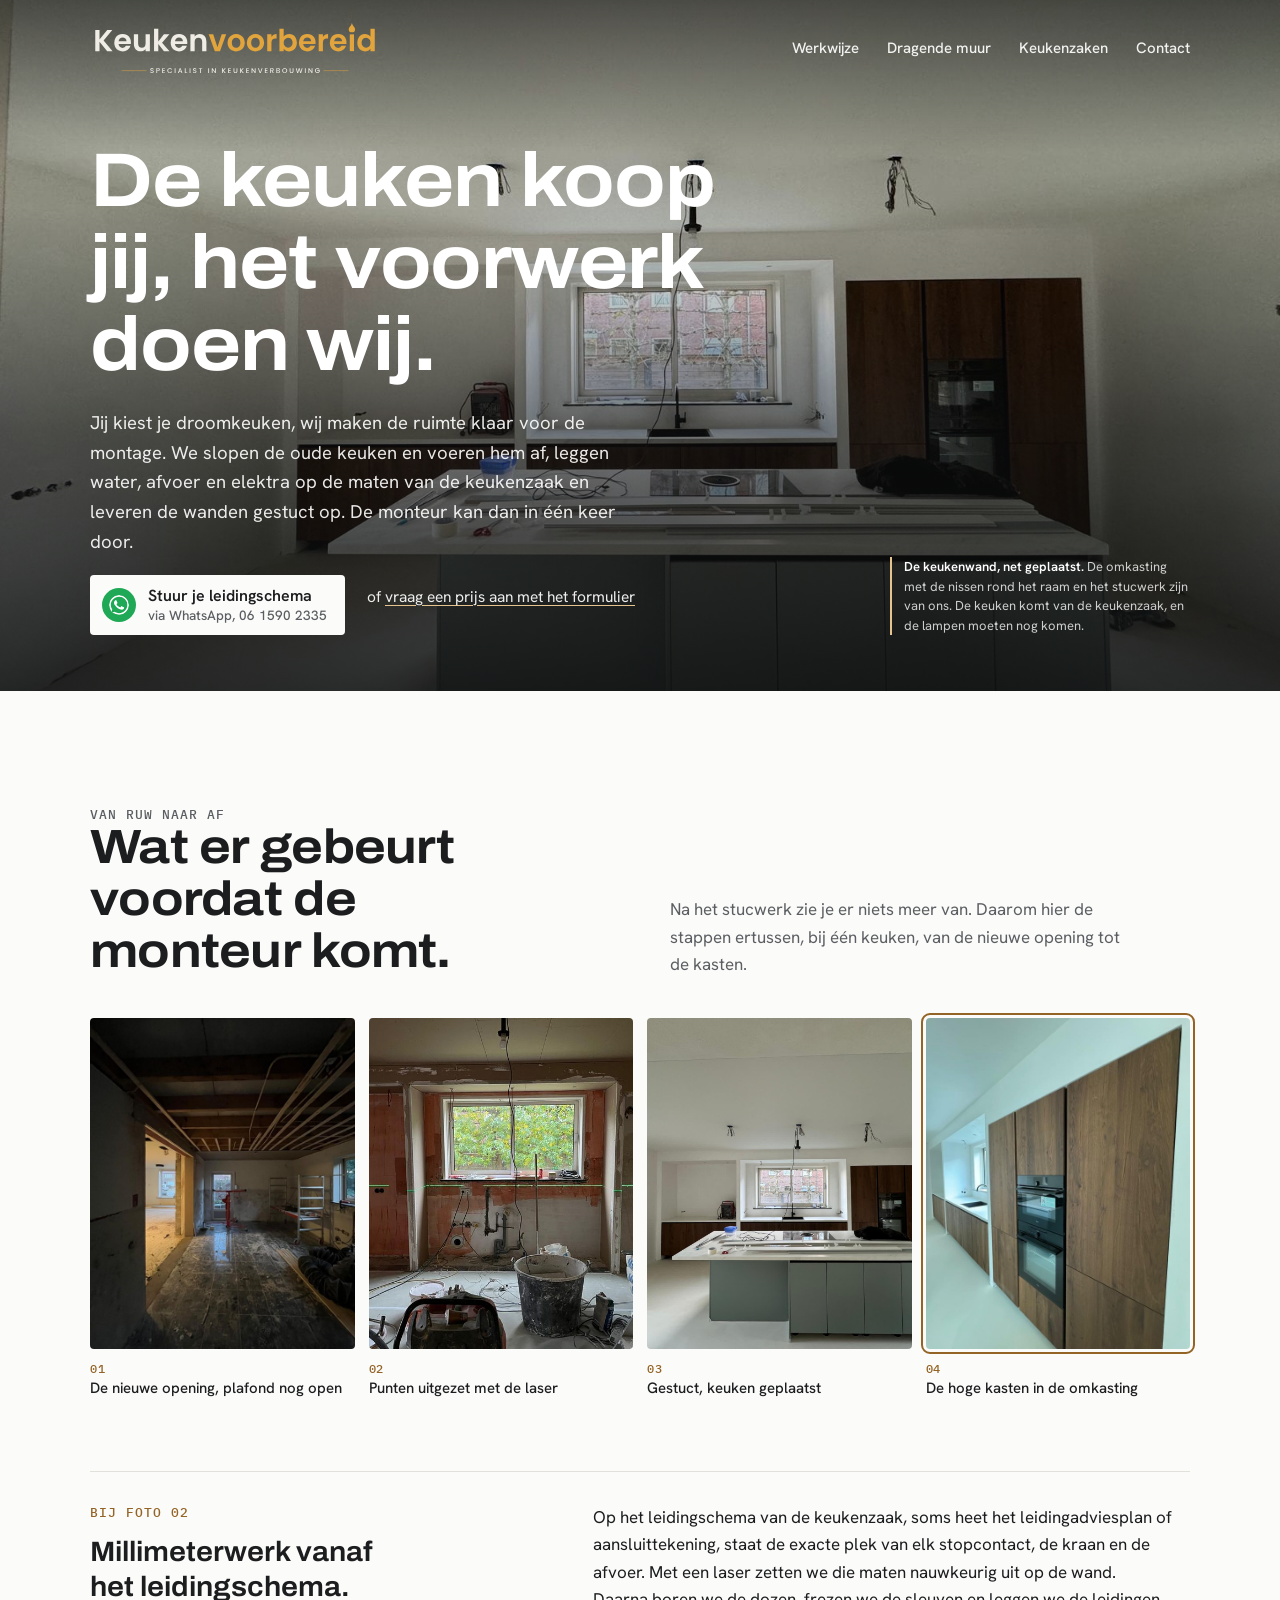
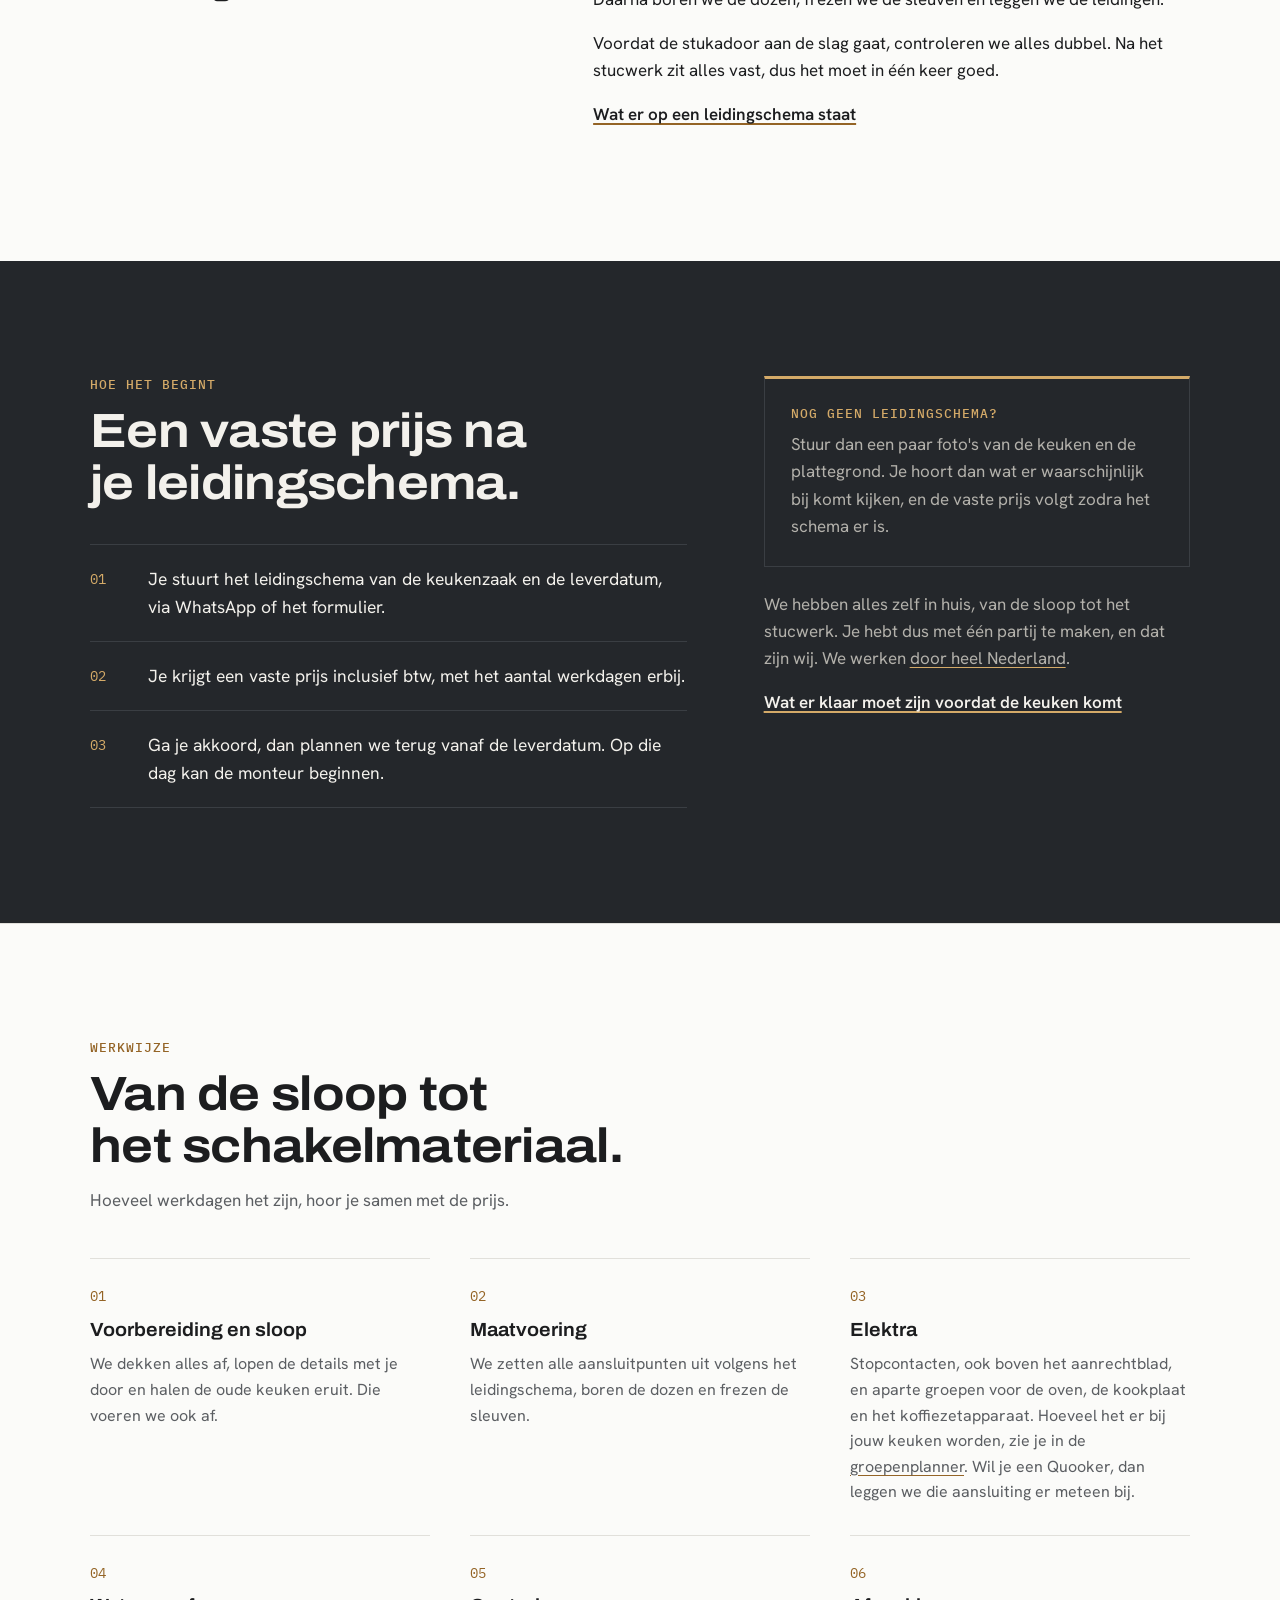
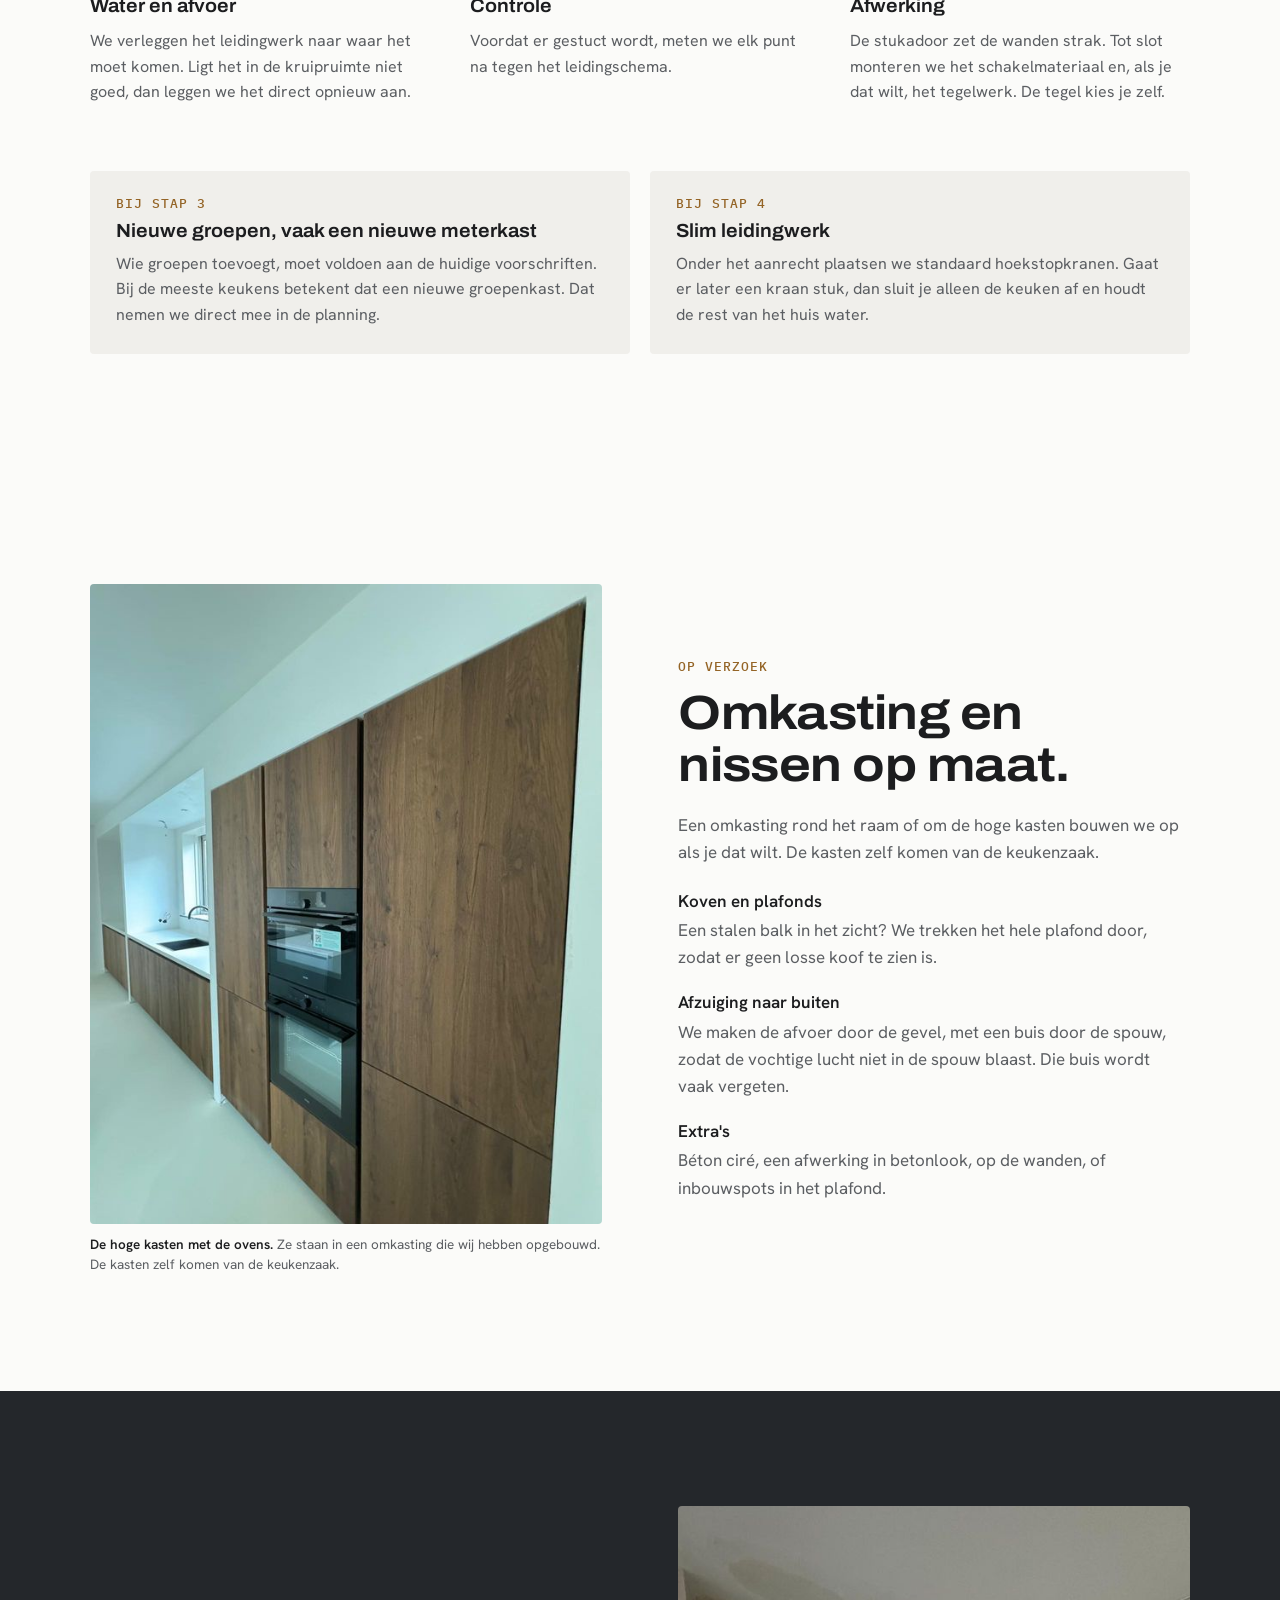
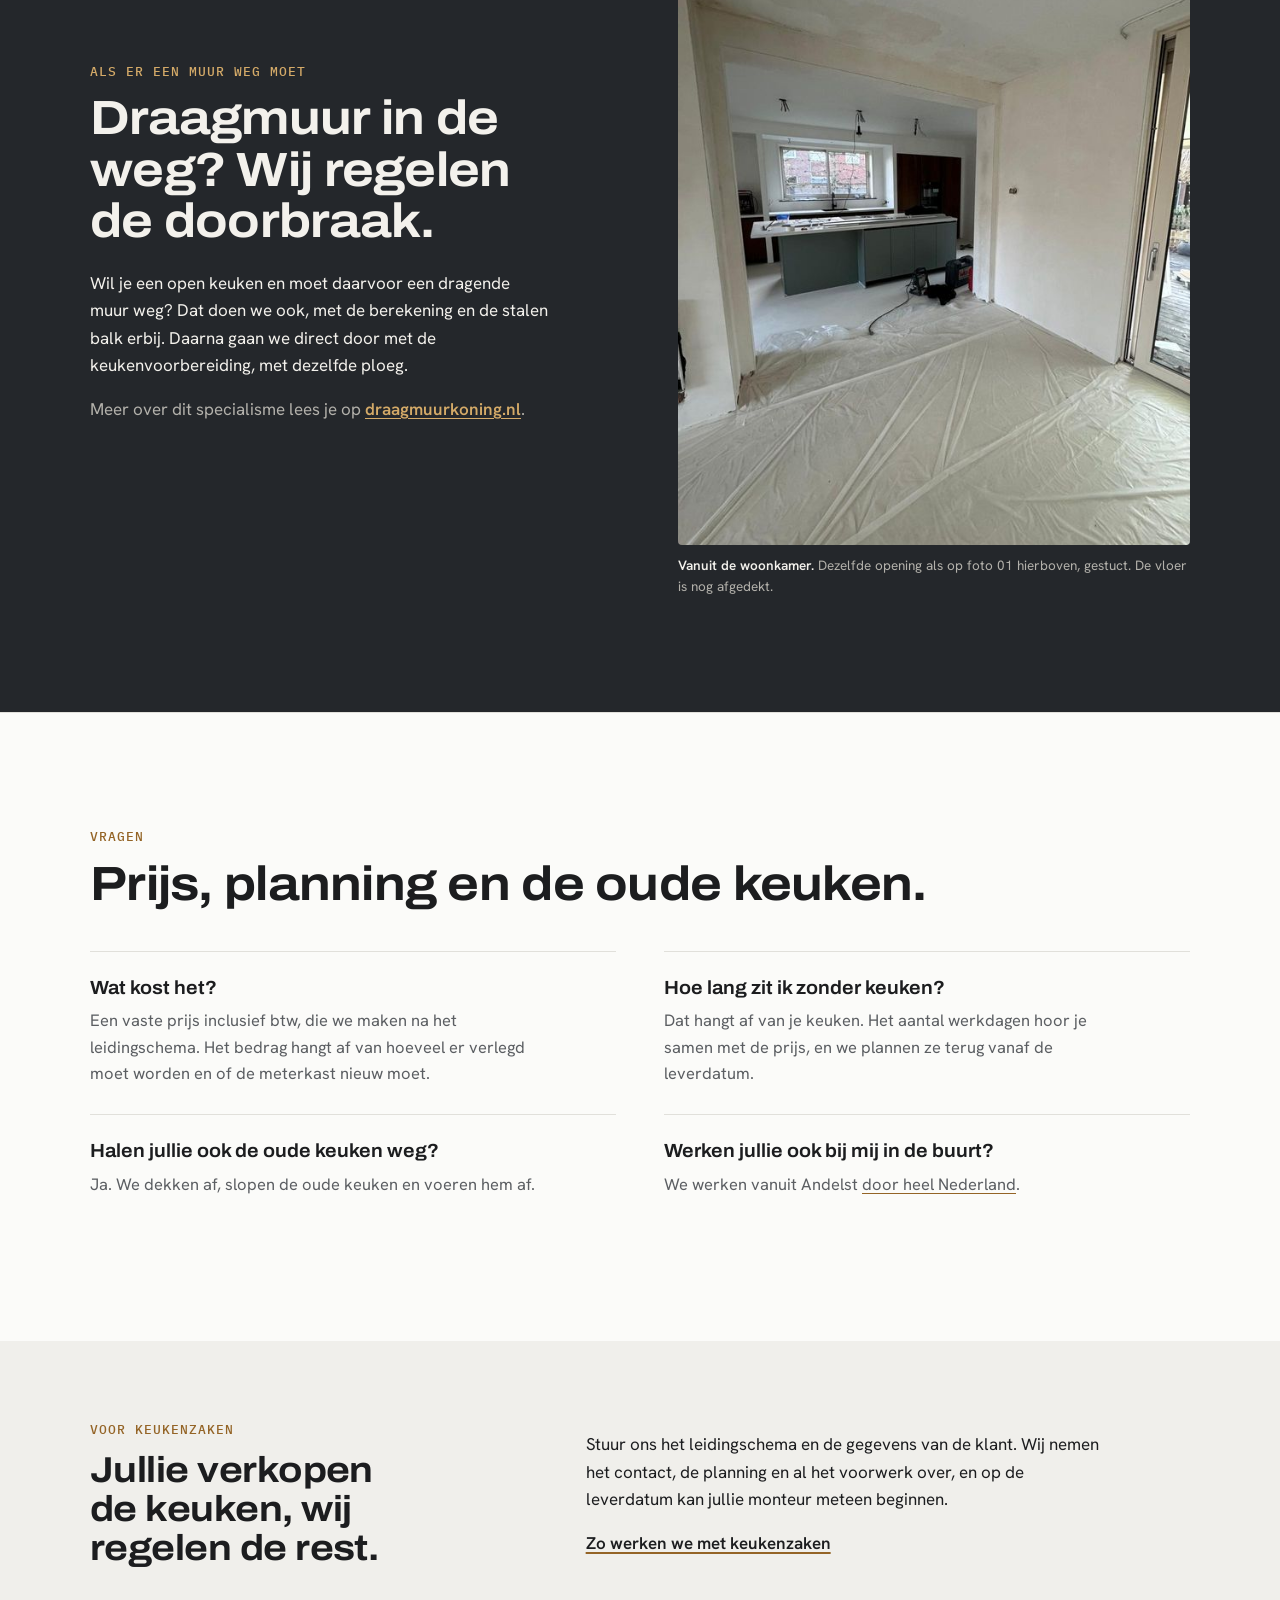
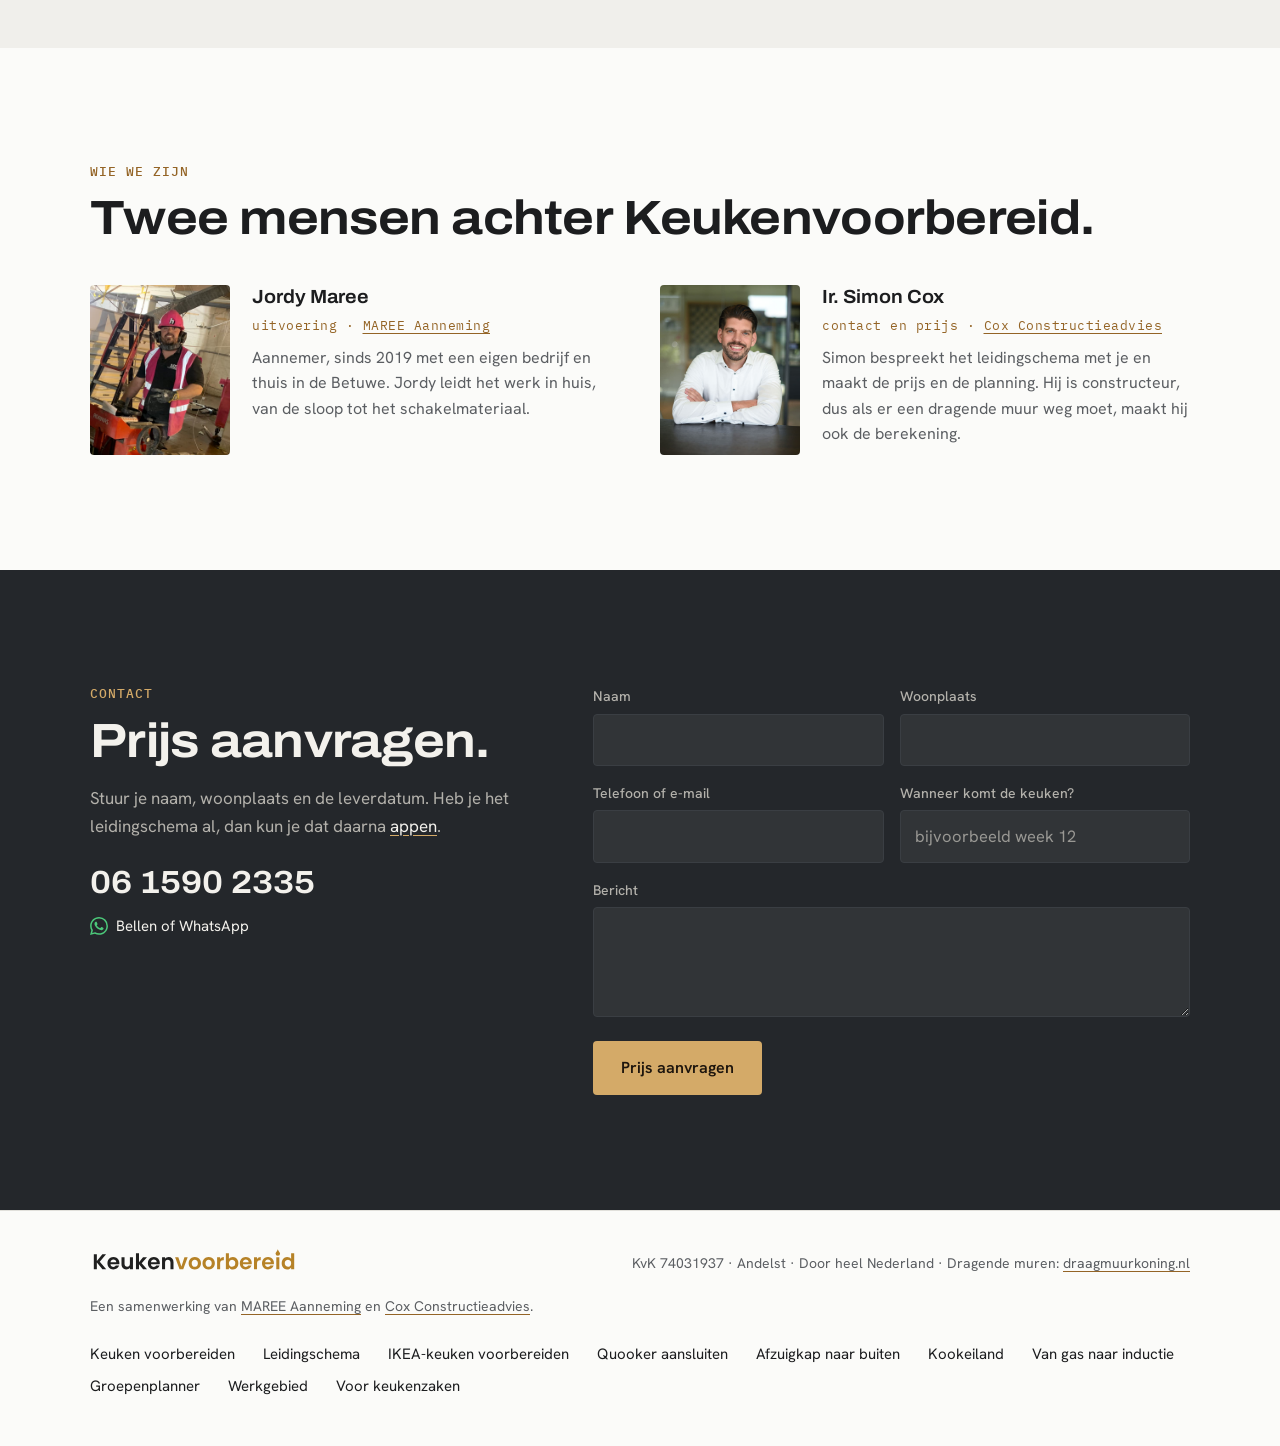
==== index.html @ 879fbf1f "Foto's in halve maat voor smalle plekken, logo's met afmetingen De strook en de figuren laden op de " ====
<!doctype html>
<html lang="nl">
<head>
<meta charset="utf-8">
<meta name="viewport" content="width=device-width, initial-scale=1">
<title>Keuken voorbereiden voor montage | Keukenvoorbereid</title>
<meta name="description" content="De keuken koop jij, het voorwerk doen wij: sloop en afvoer, elektra en meterkast, water en afvoer, stucwerk en tegels, volgens het leidingschema van de keukenzaak.">
<link rel="canonical" href="https://www.keukenvoorbereid.nl/">
<meta property="og:type" content="website">
<meta property="og:site_name" content="Keukenvoorbereid">
<meta property="og:title" content="Keuken voorbereiden voor montage | Keukenvoorbereid">
<meta property="og:description" content="De keuken koop jij, het voorwerk doen wij: sloop en afvoer, elektra en meterkast, water en afvoer, stucwerk en tegels, volgens het leidingschema van de keukenzaak.">
<meta property="og:locale" content="nl_NL">
<meta property="og:url" content="https://www.keukenvoorbereid.nl/">
<meta property="og:image" content="https://www.keukenvoorbereid.nl/images/og_keukenwand.jpg">
<meta property="og:image:width" content="1200">
<meta property="og:image:height" content="630">
<meta name="twitter:card" content="summary_large_image">
<link rel="icon" type="image/svg+xml" href="/favicon.svg">
<script type="application/ld+json">
{
  "@context": "https://schema.org",
  "@graph": [
    {
      "@type": "HomeAndConstructionBusiness",
      "@id": "https://www.keukenvoorbereid.nl/#bedrijf",
      "name": "Keukenvoorbereid",
      "slogan": "Specialist in keukenverbouwing",
      "founder": [
        { "@type": "Person", "name": "Jordy Maree", "jobTitle": "Aannemer", "worksFor": { "@type": "Organization", "name": "MAREE Aanneming", "url": "https://www.aannemingmaree.nl/" } },
        { "@type": "Person", "name": "Simon Cox", "honorificPrefix": "ir.", "jobTitle": "Constructeur", "worksFor": { "@type": "Organization", "name": "Cox Constructieadvies", "url": "https://www.coxadvies.nl/" } }
      ],
      "url": "https://www.keukenvoorbereid.nl/",
      "sameAs": [
        "https://maps.google.com/?cid=17002406872122337202"
      ],
      "telephone": "+31615902335",
      "address": { "@type": "PostalAddress", "addressLocality": "Andelst", "addressRegion": "Gelderland", "addressCountry": "NL" },
      "logo": "https://www.keukenvoorbereid.nl/images/logo/logo_kv_donker.png",
      "image": "https://www.keukenvoorbereid.nl/images/og_keukenwand.jpg",
      "description": "Keukenvoorbereid maakt de ruimte klaar voor de montage van een nieuwe keuken: sloop en afvoer van de oude keuken, elektra en meterkast, water en afvoer, stucwerk, tegels en schakelmateriaal, volgens het leidingschema van de keukenzaak.",
      "areaServed": {
        "@type": "Country",
        "name": "Nederland"
      },
      "knowsAbout": [
        "keukenvoorbereiding",
        "leidingschema",
        "keukensloop",
        "meterkast",
        "perilex",
        "hoekstopkranen",
        "standbouw",
        "dragende muur doorbreken"
      ],
      "hasOfferCatalog": {
        "@type": "OfferCatalog",
        "name": "Keukenvoorbereiding",
        "itemListElement": [
          {
            "@type": "Offer",
            "itemOffered": {
              "@type": "Service",
              "name": "Sloop en afvoer van de oude keuken"
            }
          },
          {
            "@type": "Offer",
            "itemOffered": {
              "@type": "Service",
              "name": "Elektra, groepen en meterkast"
            }
          },
          {
            "@type": "Offer",
            "itemOffered": {
              "@type": "Service",
              "name": "Water en afvoer volgens het leidingschema"
            }
          },
          {
            "@type": "Offer",
            "itemOffered": {
              "@type": "Service",
              "name": "Stucwerk"
            }
          },
          {
            "@type": "Offer",
            "itemOffered": {
              "@type": "Service",
              "name": "Tegelwerk"
            }
          },
          {
            "@type": "Offer",
            "itemOffered": {
              "@type": "Service",
              "name": "Schakelmateriaal leveren en monteren"
            }
          },
          {
            "@type": "Offer",
            "itemOffered": {
              "@type": "Service",
              "name": "Standbouw en omkasting"
            }
          },
          {
            "@type": "Offer",
            "itemOffered": {
              "@type": "Service",
              "name": "Dragende muur doorbreken",
              "url": "https://www.draagmuurkoning.nl/"
            }
          }
        ]
      }
    },
    {
      "@type": "WebSite",
      "@id": "https://www.keukenvoorbereid.nl/#website",
      "name": "Keukenvoorbereid",
      "url": "https://www.keukenvoorbereid.nl/",
      "inLanguage": "nl-NL",
      "publisher": {
        "@id": "https://www.keukenvoorbereid.nl/#bedrijf"
      }
    },
    {
      "@type": "Service",
      "@id": "https://www.keukenvoorbereid.nl/#keukenvoorbereiding",
      "name": "Keuken voorbereiden voor montage",
      "serviceType": "Keukenvoorbereiding",
      "provider": {
        "@id": "https://www.keukenvoorbereid.nl/#bedrijf"
      },
      "areaServed": {
        "@type": "Country",
        "name": "Nederland"
      },
      "audience": {
        "@type": "Audience",
        "audienceType": "Particulieren met een nieuwe keuken"
      }
    },
    {
      "@type": "FAQPage",
      "@id": "https://www.keukenvoorbereid.nl/#vragen",
      "inLanguage": "nl-NL",
      "isPartOf": { "@id": "https://www.keukenvoorbereid.nl/#website" },
      "mainEntity": [
        { "@type": "Question", "name": "Wat kost het?", "acceptedAnswer": { "@type": "Answer", "text": "Een vaste prijs inclusief btw, die we maken na het leidingschema. Het bedrag hangt af van hoeveel er verlegd moet worden en of de meterkast nieuw moet." } },
        { "@type": "Question", "name": "Hoe lang zit ik zonder keuken?", "acceptedAnswer": { "@type": "Answer", "text": "Dat hangt af van je keuken. Het aantal werkdagen hoor je samen met de prijs, en we plannen ze terug vanaf de leverdatum." } },
        { "@type": "Question", "name": "Halen jullie ook de oude keuken weg?", "acceptedAnswer": { "@type": "Answer", "text": "Ja. We dekken af, slopen de oude keuken en voeren hem af." } },
        { "@type": "Question", "name": "Werken jullie ook bij mij in de buurt?", "acceptedAnswer": { "@type": "Answer", "text": "We werken vanuit Andelst door heel Nederland." } }
      ]
    }
  ]
}
</script>
<link rel="preconnect" href="https://fonts.googleapis.com">
<link rel="preconnect" href="https://fonts.gstatic.com" crossorigin>
<link href="https://fonts.googleapis.com/css2?family=Archivo:wdth,wght@100..125,400..800&family=Hanken+Grotesk:wght@400;500;600&family=IBM+Plex+Mono:wght@500&display=swap" rel="stylesheet">
<link rel="stylesheet" href="/css/style.css">
</head>
<body>

<header class="kop over-foto">
  <div class="binnen">
    <a href="/"><img src="/images/logo/logo_kv_licht.svg" width="290" height="56" alt="Keukenvoorbereid, specialist in keukenverbouwing"></a>
    <nav class="menu" aria-label="Hoofdmenu">
      <a href="#werkwijze">Werkwijze</a>
      <a href="#dragende-muur">Dragende muur</a>
      <a href="/keukenzaken/">Keukenzaken</a>
      <a href="#contact">Contact</a>
    </nav>
    <div class="kop-contact">
      <a class="rond wa" data-goatcounter-click="wa-kop" href="https://wa.me/31615902335?text=Hallo%2C%20ik%20wil%20mijn%20keuken%20laten%20voorbereiden.%0A%0APlaats%3A%20%0ALeverdatum%20van%20de%20keuken%3A%20%0A%0AHet%20leidingschema%20stuur%20ik%20hierbij%20mee." aria-label="WhatsApp naar 06 1590 2335"><svg viewBox="0 0 24 24" fill="currentColor" aria-hidden="true"><path d="M17.472 14.382c-.297-.149-1.758-.867-2.03-.967-.273-.099-.471-.148-.67.15-.197.297-.767.966-.94 1.164-.173.199-.347.223-.644.075-.297-.15-1.255-.463-2.39-1.475-.883-.788-1.48-1.761-1.653-2.059-.173-.297-.018-.458.13-.606.134-.133.298-.347.446-.52.149-.174.198-.298.298-.497.099-.198.05-.371-.025-.52-.075-.149-.669-1.612-.916-2.207-.242-.579-.487-.5-.669-.51a12.8 12.8 0 0 0-.57-.01c-.198 0-.52.074-.792.372-.272.297-1.04 1.016-1.04 2.479 0 1.462 1.065 2.875 1.213 3.074.149.198 2.096 3.2 5.077 4.487.709.306 1.262.489 1.694.625.712.227 1.36.195 1.871.118.571-.085 1.758-.719 2.006-1.413.248-.694.248-1.289.173-1.413-.074-.124-.272-.198-.57-.347m-5.421 7.403h-.004a9.87 9.87 0 0 1-5.031-1.378l-.361-.214-3.741.982.998-3.648-.235-.374a9.86 9.86 0 0 1-1.51-5.26c.001-5.45 4.436-9.884 9.888-9.884 2.64 0 5.122 1.03 6.988 2.898a9.825 9.825 0 0 1 2.893 6.994c-.003 5.45-4.437 9.884-9.885 9.884m8.413-18.297A11.815 11.815 0 0 0 12.05 0C5.495 0 .16 5.335.157 11.892c0 2.096.547 4.142 1.588 5.945L.057 24l6.305-1.654a11.882 11.882 0 0 0 5.683 1.448h.005c6.554 0 11.89-5.335 11.893-11.893a11.821 11.821 0 0 0-3.48-8.413Z"/></svg></a>
      <a class="rond bel" data-goatcounter-click="bel-kop" href="tel:+31615902335" aria-label="Bel 06 1590 2335"><svg viewBox="0 0 24 24" fill="none" stroke="currentColor" stroke-width="1.8" stroke-linecap="round" stroke-linejoin="round" aria-hidden="true"><path d="M22 16.92v3a2 2 0 0 1-2.18 2 19.79 19.79 0 0 1-8.63-3.07 19.5 19.5 0 0 1-6-6 19.79 19.79 0 0 1-3.07-8.67A2 2 0 0 1 4.11 2h3a2 2 0 0 1 2 1.72c.13.96.36 1.9.7 2.81a2 2 0 0 1-.45 2.11L8.09 9.91a16 16 0 0 0 6 6l1.27-1.27a2 2 0 0 1 2.11-.45c.91.34 1.85.57 2.81.7A2 2 0 0 1 22 16.92z"/></svg></a>
    </div>
  </div>
</header>

<main>

  <section class="opening foto">
    <picture>
      <source media="(max-width: 860px)" srcset="/images/foto/4_hoge_kasten.jpg" width="1200" height="1600">
      <img src="/images/foto/3_wand_klaar.jpg" srcset="/images/foto/klein/3_wand_klaar.jpg 800w, /images/foto/3_wand_klaar.jpg 1600w" sizes="100vw" alt="Een lichte, gestucte keukenruimte met donkere houten kasten tegen de achterwand, een spoelbak onder het raam in een witte omkasting met nissen, en een kookeiland op de voorgrond." width="1600" height="1200" fetchpriority="high">
    </picture>
    <div class="binnen">
      <div class="tekst">
        <h1>De keuken koop jij, het voorwerk doen wij.</h1>
        <p class="intro">Jij kiest je droomkeuken, wij maken de ruimte klaar voor de montage. We slopen de oude keuken en voeren hem af, leggen water, afvoer en elektra op de maten van de keukenzaak en leveren de wanden gestuct op. De monteur kan dan in één keer door.</p>
        <div class="knoppen">
          <a class="knop wa" data-goatcounter-click="wa-opening" href="https://wa.me/31615902335?text=Hallo%2C%20ik%20wil%20mijn%20keuken%20laten%20voorbereiden.%0A%0APlaats%3A%20%0ALeverdatum%20van%20de%20keuken%3A%20%0A%0AHet%20leidingschema%20stuur%20ik%20hierbij%20mee."><svg class="ico" viewBox="0 0 24 24" fill="currentColor" aria-hidden="true"><path d="M17.472 14.382c-.297-.149-1.758-.867-2.03-.967-.273-.099-.471-.148-.67.15-.197.297-.767.966-.94 1.164-.173.199-.347.223-.644.075-.297-.15-1.255-.463-2.39-1.475-.883-.788-1.48-1.761-1.653-2.059-.173-.297-.018-.458.13-.606.134-.133.298-.347.446-.52.149-.174.198-.298.298-.497.099-.198.05-.371-.025-.52-.075-.149-.669-1.612-.916-2.207-.242-.579-.487-.5-.669-.51a12.8 12.8 0 0 0-.57-.01c-.198 0-.52.074-.792.372-.272.297-1.04 1.016-1.04 2.479 0 1.462 1.065 2.875 1.213 3.074.149.198 2.096 3.2 5.077 4.487.709.306 1.262.489 1.694.625.712.227 1.36.195 1.871.118.571-.085 1.758-.719 2.006-1.413.248-.694.248-1.289.173-1.413-.074-.124-.272-.198-.57-.347m-5.421 7.403h-.004a9.87 9.87 0 0 1-5.031-1.378l-.361-.214-3.741.982.998-3.648-.235-.374a9.86 9.86 0 0 1-1.51-5.26c.001-5.45 4.436-9.884 9.888-9.884 2.64 0 5.122 1.03 6.988 2.898a9.825 9.825 0 0 1 2.893 6.994c-.003 5.45-4.437 9.884-9.885 9.884m8.413-18.297A11.815 11.815 0 0 0 12.05 0C5.495 0 .16 5.335.157 11.892c0 2.096.547 4.142 1.588 5.945L.057 24l6.305-1.654a11.882 11.882 0 0 0 5.683 1.448h.005c6.554 0 11.89-5.335 11.893-11.893a11.821 11.821 0 0 0-3.48-8.413Z"/></svg><span>Stuur je leidingschema<small>via WhatsApp, 06 1590 2335</small></span></a>
          <p class="tweede">of <a href="#contact">vraag een prijs aan met het formulier</a></p>
        </div>
      </div>
      <p class="fotonoot alleen-breed"><b>De keukenwand, net geplaatst.</b> De omkasting met de nissen rond het raam en het stucwerk zijn van ons. De keuken komt van de keukenzaak, en de lampen moeten nog komen.</p>
      <p class="fotonoot alleen-smal"><b>De hoge kasten met de ovens.</b> De omkasting eromheen hebben wij opgebouwd, de kasten komen van de keukenzaak.</p>
    </div>
  </section>

  <section class="rauw">
    <div class="binnen">
      <div class="kopregel">
        <div>
          <p class="maat">van ruw naar af</p>
          <h2>Wat er gebeurt voordat de monteur komt.</h2>
        </div>
        <p>Na het stucwerk zie je er niets meer van. Daarom hier de stappen ertussen, bij één keuken, van de nieuwe opening tot de kasten.</p>
      </div>
      <ol class="strook">
        <li><figure><img src="/images/foto/1_na_de_doorbraak.jpg" srcset="/images/foto/klein/1_na_de_doorbraak.jpg 600w, /images/foto/1_na_de_doorbraak.jpg 1200w" sizes="(max-width: 860px) 66vw, 300px" alt="Een nieuwe opening in een muur, met een open plafond waarin het regelwerk zit." width="1200" height="1600" loading="lazy"><figcaption><span class="label">01</span>De nieuwe opening, plafond nog open</figcaption></figure></li>
        <li><figure><img src="/images/foto/2_wand_punten_uitgezet.jpg" srcset="/images/foto/klein/2_wand_punten_uitgezet.jpg 800w, /images/foto/2_wand_punten_uitgezet.jpg 1600w" sizes="(max-width: 860px) 66vw, 300px" alt="Een keukenwand met een laserlijn, dozen voor stopcontacten, water en afvoer op hoogte en een omkasting met nissen rond het raam." width="1600" height="1200" loading="lazy"><figcaption><span class="label">02</span>Punten uitgezet met de laser</figcaption></figure></li>
        <li><figure><img src="/images/foto/3_wand_klaar.jpg" srcset="/images/foto/klein/3_wand_klaar.jpg 800w, /images/foto/3_wand_klaar.jpg 1600w" sizes="(max-width: 860px) 66vw, 300px" alt="Dezelfde wand gestuct, met de keuken geplaatst." width="1600" height="1200" loading="lazy"><figcaption><span class="label">03</span>Gestuct, keuken geplaatst</figcaption></figure></li>
        <li><figure><img src="/images/foto/4_hoge_kasten.jpg" srcset="/images/foto/klein/4_hoge_kasten.jpg 600w, /images/foto/4_hoge_kasten.jpg 1200w" sizes="(max-width: 860px) 66vw, 300px" alt="Hoge kasten in donker hout met twee inbouwovens, ingebouwd in een witte omkasting." width="1200" height="1600" loading="lazy"><figcaption><span class="label">04</span>De hoge kasten in de omkasting</figcaption></figure></li>
      </ol>
      <div class="uitleg">
        <div>
          <p class="maat">bij foto 02</p>
          <h3>Millimeterwerk vanaf het leidingschema.</h3>
        </div>
        <div>
          <p>Op het leidingschema van de keukenzaak, soms heet het leidingadviesplan of aansluittekening, staat de exacte plek van elk stopcontact, de kraan en de afvoer. Met een laser zetten we die maten nauwkeurig uit op de wand. Daarna boren we de dozen, frezen we de sleuven en leggen we de leidingen.</p>
          <p>Voordat de stukadoor aan de slag gaat, controleren we alles dubbel. Na het stucwerk zit alles vast, dus het moet in één keer goed.</p>
          <p><a class="verder-link" href="/leidingschema/">Wat er op een leidingschema staat</a></p>
        </div>
      </div>
    </div>
  </section>

  <section class="start diep" id="hoe-het-begint">
    <div class="binnen raster">
      <div>
        <p class="maat">hoe het begint</p>
        <h2>Een vaste prijs na je leidingschema.</h2>
        <ol class="stappen">
          <li><span>Je stuurt het leidingschema van de keukenzaak en de leverdatum, via WhatsApp of het formulier.</span></li>
          <li><span>Je krijgt een vaste prijs inclusief btw, met het aantal werkdagen erbij.</span></li>
          <li><span>Ga je akkoord, dan plannen we terug vanaf de leverdatum. Op die dag kan de monteur beginnen.</span></li>
        </ol>
      </div>
      <div class="zij">
        <div class="kader">
          <span class="label">nog geen leidingschema?</span>
          <p>Stuur dan een paar foto's van de keuken en de plattegrond. Je hoort dan wat er waarschijnlijk bij komt kijken, en de vaste prijs volgt zodra het schema er is.</p>
        </div>
        <p>We hebben alles zelf in huis, van de sloop tot het stucwerk. Je hebt dus met één partij te maken, en dat zijn wij. We werken <a href="/werkgebied/">door heel Nederland</a>.</p>
        <p><a class="verder-link" href="/keuken-voorbereiden/">Wat er klaar moet zijn voordat de keuken komt</a></p>
      </div>
    </div>
  </section>

  <section class="werk" id="werkwijze">
    <div class="binnen">
      <div class="kopregel">
        <p class="maat">werkwijze</p>
        <h2>Van de sloop tot het schakelmateriaal.</h2>
        <p>Hoeveel werkdagen het zijn, hoor je samen met de prijs.</p>
      </div>
      <ol class="stappen6">
        <li><h3>Voorbereiding en sloop</h3><p>We dekken alles af, lopen de details met je door en halen de oude keuken eruit. Die voeren we ook af.</p></li>
        <li><h3>Maatvoering</h3><p>We zetten alle aansluitpunten uit volgens het leidingschema, boren de dozen en frezen de sleuven.</p></li>
        <li><h3>Elektra</h3><p>Stopcontacten, ook boven het aanrechtblad, en aparte groepen voor de oven, de kookplaat en het koffiezetapparaat. Hoeveel het er bij jouw keuken worden, zie je in de <a href="/groepen-keuken/">groepenplanner</a>. Wil je een Quooker, dan leggen we die aansluiting er meteen bij.</p></li>
        <li><h3>Water en afvoer</h3><p>We verleggen het leidingwerk naar waar het moet komen. Ligt het in de kruipruimte niet goed, dan leggen we het direct opnieuw aan.</p></li>
        <li><h3>Controle</h3><p>Voordat er gestuct wordt, meten we elk punt na tegen het leidingschema.</p></li>
        <li><h3>Afwerking</h3><p>De stukadoor zet de wanden strak. Tot slot monteren we het schakelmateriaal en, als je dat wilt, het tegelwerk. De tegel kies je zelf.</p></li>
      </ol>
      <div class="tips">
        <div class="notitie">
          <span class="label">bij stap 3</span>
          <h3>Nieuwe groepen, vaak een nieuwe meterkast</h3>
          <p>Wie groepen toevoegt, moet voldoen aan de huidige voorschriften. Bij de meeste keukens betekent dat een nieuwe groepenkast. Dat nemen we direct mee in de planning.</p>
        </div>
        <div class="notitie">
          <span class="label">bij stap 4</span>
          <h3>Slim leidingwerk</h3>
          <p>Onder het aanrecht plaatsen we standaard hoekstopkranen. Gaat er later een kraan stuk, dan sluit je alleen de keuken af en houdt de rest van het huis water.</p>
        </div>
      </div>
    </div>
  </section>

  <section class="verzoek" id="op-verzoek">
    <div class="binnen raster">
      <figure>
        <img src="/images/foto/4_hoge_kasten.jpg" srcset="/images/foto/klein/4_hoge_kasten.jpg 600w, /images/foto/4_hoge_kasten.jpg 1200w" sizes="(max-width: 860px) 100vw, 560px" alt="Hoge kasten in donker hout met twee inbouwovens, ingebouwd in een witte omkasting." width="1200" height="1600" loading="lazy">
        <figcaption class="onderschrift"><b>De hoge kasten met de ovens.</b> Ze staan in een omkasting die wij hebben opgebouwd. De kasten zelf komen van de keukenzaak.</figcaption>
      </figure>
      <div>
        <p class="maat">op verzoek</p>
        <h2>Omkasting en nissen op maat.</h2>
        <p class="verder">Een omkasting rond het raam of om de hoge kasten bouwen we op als je dat wilt. De kasten zelf komen van de keukenzaak.</p>
        <dl>
          <dt>Koven en plafonds</dt>
          <dd>Een stalen balk in het zicht? We trekken het hele plafond door, zodat er geen losse koof te zien is.</dd>
          <dt>Afzuiging naar buiten</dt>
          <dd>We maken de afvoer door de gevel, met een buis door de spouw, zodat de vochtige lucht niet in de spouw blaast. Die buis wordt vaak vergeten.</dd>
          <dt>Extra's</dt>
          <dd>Béton ciré, een afwerking in betonlook, op de wanden, of inbouwspots in het plafond.</dd>
        </dl>
      </div>
    </div>
  </section>

  <section class="muur" id="dragende-muur">
    <div class="binnen raster">
      <div>
        <p class="maat">als er een muur weg moet</p>
        <h2>Draagmuur in de weg? Wij regelen de doorbraak.</h2>
        <p>Wil je een open keuken en moet daarvoor een dragende muur weg? Dat doen we ook, met de berekening en de stalen balk erbij. Daarna gaan we direct door met de keukenvoorbereiding, met dezelfde ploeg.</p>
        <p>Meer over dit specialisme lees je op <a class="site" href="https://www.draagmuurkoning.nl/">draagmuurkoning.nl</a>.</p>
      </div>
      <figure>
        <img src="/images/foto/6_doorkijk_woonkamer.jpg" srcset="/images/foto/klein/6_doorkijk_woonkamer.jpg 600w, /images/foto/6_doorkijk_woonkamer.jpg 1200w" sizes="(max-width: 860px) 100vw, 560px" alt="Vanuit de woonkamer, waar de vloer met folie is afgedekt, door de gestucte opening naar de keuken met het eiland." width="1200" height="1600" loading="lazy">
        <figcaption class="onderschrift"><b>Vanuit de woonkamer.</b> Dezelfde opening als op foto 01 hierboven, gestuct. De vloer is nog afgedekt.</figcaption>
      </figure>
    </div>
  </section>

  <section class="vragen" id="vragen">
    <div class="binnen">
      <p class="maat">vragen</p>
      <h2>Prijs, planning en de oude keuken.</h2>
      <div class="lijst">
        <div>
          <h3>Wat kost het?</h3>
          <p>Een vaste prijs inclusief btw, die we maken na het leidingschema. Het bedrag hangt af van hoeveel er verlegd moet worden en of de meterkast nieuw moet.</p>
        </div>
        <div>
          <h3>Hoe lang zit ik zonder keuken?</h3>
          <p>Dat hangt af van je keuken. Het aantal werkdagen hoor je samen met de prijs, en we plannen ze terug vanaf de leverdatum.</p>
        </div>
        <div>
          <h3>Halen jullie ook de oude keuken weg?</h3>
          <p>Ja. We dekken af, slopen de oude keuken en voeren hem af.</p>
        </div>
        <div>
          <h3>Werken jullie ook bij mij in de buurt?</h3>
          <p>We werken vanuit Andelst <a href="/werkgebied/">door heel Nederland</a>.</p>
        </div>
      </div>
    </div>
  </section>

  <section class="zakenblok" id="keukenzaken">
    <div class="binnen raster">
      <div>
        <p class="maat">voor keukenzaken</p>
        <h2>Jullie verkopen de keuken, wij regelen de rest.</h2>
      </div>
      <div>
        <p>Stuur ons het leidingschema en de gegevens van de klant. Wij nemen het contact, de planning en al het voorwerk over, en op de leverdatum kan jullie monteur meteen beginnen.</p>
        <p><a class="verder-link" href="/keukenzaken/">Zo werken we met keukenzaken</a></p>
      </div>
    </div>
  </section>

  <section class="wie" id="wie-we-zijn">
    <div class="binnen">
      <p class="maat">wie we zijn</p>
      <h2>Twee mensen achter Keukenvoorbereid.</h2>
      <div class="team">
        <div class="lid">
          <img src="/images/team/jordy.jpg" alt="Jordy Maree aan het werk met de zaagmachine" width="800" height="800" loading="lazy">
          <div>
            <h3>Jordy Maree</h3>
            <p class="rol">uitvoering · <a href="https://www.aannemingmaree.nl/">MAREE Aanneming</a></p>
            <p>Aannemer, sinds 2019 met een eigen bedrijf en thuis in de Betuwe. Jordy leidt het werk in huis, van de sloop tot het schakelmateriaal.</p>
          </div>
        </div>
        <div class="lid">
          <img src="/images/team/simon.jpg" alt="Ir. Simon Cox" width="800" height="1202" loading="lazy" style="object-position: 50% 25%">
          <div>
            <h3>Ir. Simon Cox</h3>
            <p class="rol">contact en prijs · <a href="https://www.coxadvies.nl/">Cox Constructieadvies</a></p>
            <p>Simon bespreekt het leidingschema met je en maakt de prijs en de planning. Hij is constructeur, dus als er een dragende muur weg moet, maakt hij ook de berekening.</p>
          </div>
        </div>
      </div>
    </div>
  </section>

  <section class="contact" id="contact">
    <div class="binnen">
      <div class="vlak">
        <div>
          <p class="maat"><span>contact</span></p>
          <h2>Prijs aanvragen.</h2>
          <p>Stuur je naam, woonplaats en de leverdatum. Heb je het leidingschema al, dan kun je dat daarna <a data-goatcounter-click="wa-formulier" href="https://wa.me/31615902335?text=Hallo%2C%20ik%20heb%20net%20het%20formulier%20op%20keukenvoorbereid.nl%20ingevuld.%20Hierbij%20het%20leidingschema%20van%20de%20keukenzaak.">appen</a>.</p>
          <p class="nummer"><a data-goatcounter-click="bel-contact" href="tel:+31615902335">06 1590 2335</a></p>
          <p class="klein"><a class="wa-link" data-goatcounter-click="wa-contact" href="https://wa.me/31615902335?text=Hallo%2C%20ik%20wil%20mijn%20keuken%20laten%20voorbereiden.%0A%0APlaats%3A%20%0ALeverdatum%20van%20de%20keuken%3A%20%0A%0AHet%20leidingschema%20stuur%20ik%20hierbij%20mee."><svg class="ico" viewBox="0 0 24 24" fill="currentColor" aria-hidden="true"><path d="M17.472 14.382c-.297-.149-1.758-.867-2.03-.967-.273-.099-.471-.148-.67.15-.197.297-.767.966-.94 1.164-.173.199-.347.223-.644.075-.297-.15-1.255-.463-2.39-1.475-.883-.788-1.48-1.761-1.653-2.059-.173-.297-.018-.458.13-.606.134-.133.298-.347.446-.52.149-.174.198-.298.298-.497.099-.198.05-.371-.025-.52-.075-.149-.669-1.612-.916-2.207-.242-.579-.487-.5-.669-.51a12.8 12.8 0 0 0-.57-.01c-.198 0-.52.074-.792.372-.272.297-1.04 1.016-1.04 2.479 0 1.462 1.065 2.875 1.213 3.074.149.198 2.096 3.2 5.077 4.487.709.306 1.262.489 1.694.625.712.227 1.36.195 1.871.118.571-.085 1.758-.719 2.006-1.413.248-.694.248-1.289.173-1.413-.074-.124-.272-.198-.57-.347m-5.421 7.403h-.004a9.87 9.87 0 0 1-5.031-1.378l-.361-.214-3.741.982.998-3.648-.235-.374a9.86 9.86 0 0 1-1.51-5.26c.001-5.45 4.436-9.884 9.888-9.884 2.64 0 5.122 1.03 6.988 2.898a9.825 9.825 0 0 1 2.893 6.994c-.003 5.45-4.437 9.884-9.885 9.884m8.413-18.297A11.815 11.815 0 0 0 12.05 0C5.495 0 .16 5.335.157 11.892c0 2.096.547 4.142 1.588 5.945L.057 24l6.305-1.654a11.882 11.882 0 0 0 5.683 1.448h.005c6.554 0 11.89-5.335 11.893-11.893a11.821 11.821 0 0 0-3.48-8.413Z"/></svg>Bellen of WhatsApp</a></p>
        </div>
        <form action="https://api.web3forms.com/submit" method="POST">
          <input type="hidden" name="access_key" value="f3d34821-c289-4e35-9834-771f04f0c74a">
          <input type="hidden" name="redirect" value="https://www.keukenvoorbereid.nl/bedankt/">
          <input type="hidden" name="subject" value="Aanvraag via keukenvoorbereid.nl">
          <input type="checkbox" name="botcheck" tabindex="-1" autocomplete="off" style="display:none" aria-hidden="true">
          <div><label for="naam">Naam</label><input id="naam" name="naam" required autocomplete="name"></div>
          <div><label for="plaats">Woonplaats</label><input id="plaats" name="plaats" autocomplete="address-level2"></div>
          <div><label for="bereik">Telefoon of e-mail</label><input id="bereik" name="bereik" required></div>
          <div><label for="levering">Wanneer komt de keuken?</label><input id="levering" name="levering" placeholder="bijvoorbeeld week 12"></div>
          <div class="heel"><label for="bericht">Bericht</label><textarea id="bericht" name="bericht"></textarea></div>
          <button type="submit">Prijs aanvragen</button>
        </form>
      </div>
    </div>
  </section>

</main>

<footer>
  <div class="binnen">
    <img src="/images/logo/logo_kv_wordmerk_donker.svg" width="207" height="32" alt="Keukenvoorbereid">
    <p>KvK 74031937 · Andelst · Door heel Nederland · Dragende muren: <a href="https://www.draagmuurkoning.nl/">draagmuurkoning.nl</a></p>
    <p>Een samenwerking van <a href="https://www.aannemingmaree.nl/">MAREE Aanneming</a> en <a href="https://www.coxadvies.nl/">Cox Constructieadvies</a>.</p>
    <nav class="voetmenu" aria-label="Meer lezen">
      <a href="/keuken-voorbereiden/">Keuken voorbereiden</a>
      <a href="/leidingschema/">Leidingschema</a>
      <a href="/ikea-keuken-voorbereiden/">IKEA-keuken voorbereiden</a>
      <a href="/quooker-aansluiten/">Quooker aansluiten</a>
      <a href="/afzuigkap-naar-buiten/">Afzuigkap naar buiten</a>
      <a href="/kookeiland/">Kookeiland</a>
      <a href="/van-gas-naar-inductie/">Van gas naar inductie</a>
      <a href="/groepen-keuken/">Groepenplanner</a>
      <a href="/werkgebied/">Werkgebied</a>
      <a href="/keukenzaken/">Voor keukenzaken</a>
    </nav>
  </div>
</footer>

<script data-goatcounter="https://keukenvoorbereid.goatcounter.com/count" async src="https://gc.zgo.at/count.js"></script>
</body>
</html>
---- css/style.css ----
/* Stijl A, licht en strak (2026-11-12). Banden wisselen tussen licht en donker;
     .diep, .muur en .contact zetten de kleuren om naar de donkere band. */
  :root {
    --bg: #FBFBF9;
    --surface: #F0EFEB;
    --papier: #FFFFFF;
    --ink: #1C1D1F;
    --muted: #5B5E62;
    --line: #E1E0DB;
    --accent: #946426;
    --veld: #FFFFFF;
    --deep: #24272B;
    --deep-ink: #F3F1EC;
    --deep-muted: #B3B1AB;
    --deep-line: #3A3E43;
    --accent-on-deep: #D4AA68;
    --op-foto: #E6C48F;
    --wa: #1FA855;
    --display: "Archivo", "Arial Narrow", Arial, sans-serif;
    --body: "Hanken Grotesk", "Segoe UI", Helvetica, Arial, sans-serif;
    --mono: "IBM Plex Mono", ui-monospace, Consolas, monospace;
    --breed: 1180px;
    --rand: clamp(16px, 4vw, 40px);
    --band: clamp(64px, 9vw, 120px);
    color-scheme: light;
  }

  * { box-sizing: border-box; }
  html { -webkit-text-size-adjust: 100%; scroll-behavior: smooth; }
  @media (prefers-reduced-motion: reduce) { html { scroll-behavior: auto; } * { transition: none !important; } }
  body {
    margin: 0;
    background: var(--bg);
    color: var(--ink);
    font-family: var(--body);
    font-size: 17px;
    line-height: 1.6;
    -webkit-font-smoothing: antialiased;
  }
  img { display: block; max-width: 100%; height: auto; }
  a { color: inherit; text-decoration-color: var(--accent); text-underline-offset: 3px; }
  a:hover { color: var(--accent); }
  a:focus-visible, button:focus-visible, input:focus-visible, textarea:focus-visible { outline: 2px solid var(--accent); outline-offset: 3px; }

  .binnen { max-width: var(--breed); margin: 0 auto; padding: 0 var(--rand); }
  .binnen > *, .raster > * { min-width: 0; }

  /* donkere band: dezelfde regels, andere kleuren */
  .diep, .muur, .contact {
    --surface: rgba(255,255,255,.05);
    --papier: rgba(255,255,255,.04);
    --ink: var(--deep-ink);
    --muted: var(--deep-muted);
    --line: var(--deep-line);
    --accent: var(--accent-on-deep);
    --veld: rgba(255,255,255,.06);
    background: var(--deep);
    color: var(--ink);
    color-scheme: dark;
  }

  /* labels in mono */
  .maat, .label, .notitie .label, .keuze legend, .tabel thead th {
    font-family: var(--mono); font-size: 12.5px; font-weight: 500; line-height: 1.3;
    letter-spacing: .08em; text-transform: uppercase; color: var(--accent);
  }
  .maat { display: block; margin: 0 0 14px; }

  h1, h2, h3 { font-family: var(--display); font-stretch: 112%; font-weight: 680; letter-spacing: -.015em; line-height: 1.08; margin: 0; text-wrap: balance; }
  h1 { font-size: clamp(36px, 4.6vw, 58px); }
  h2 { font-size: clamp(30px, 4vw, 48px); }
  h3 { font-size: 19px; font-stretch: 105%; font-weight: 640; letter-spacing: 0; line-height: 1.25; }
  p { margin: 0 0 1em; }

  .onderschrift { font-size: 13.5px; line-height: 1.55; color: var(--muted); margin-top: 10px; }
  .onderschrift b { color: var(--ink); font-weight: 600; }

  /* kop */
  header.kop { padding: 20px 0; }
  header.kop .binnen { display: flex; align-items: center; justify-content: space-between; gap: 24px; }
  header.kop img { height: 56px; width: auto; }
  nav.menu { display: flex; gap: 28px; font-size: 15px; font-weight: 500; }
  nav.menu a { text-decoration: none; }
  nav.menu a:hover { text-decoration: underline; }
  .kop-contact { display: flex; gap: 8px; flex: none; }
  .kop-contact .rond {
    display: grid; place-items: center;
    width: 44px; height: 44px; border-radius: 50%; text-decoration: none;
    border: 1px solid var(--line); color: var(--ink); background: var(--papier);
  }
  .kop-contact .rond svg { width: 20px; height: 20px; }
  .kop-contact .wa svg { color: var(--wa); }
  .kop-contact .bel svg { width: 18px; height: 18px; }
  .kop-contact .rond:hover { color: var(--ink); border-color: var(--accent); }
  /* homepage: de kop ligt over de foto */
  header.kop.over-foto { position: absolute; inset: 0 0 auto; z-index: 5; color: #fff; }
  .over-foto nav.menu a { opacity: .92; }
  .over-foto nav.menu a:hover { opacity: 1; color: #fff; text-decoration-color: var(--op-foto); }
  .over-foto .kop-contact .rond { background: rgba(255,255,255,.1); border-color: rgba(255,255,255,.45); color: #fff; }
  .over-foto .kop-contact .wa svg { color: #fff; }
  .over-foto .kop-contact .rond:hover { color: #fff; border-color: #fff; }

  /* opening van een subpagina */
  .opening { padding: 24px 0 var(--band); }
  .opening .binnen {
    display: grid; grid-template-columns: 1fr 1fr; gap: clamp(32px, 5vw, 64px); align-items: center;
  }
  .opening h1 { margin-bottom: 22px; }
  .opening .intro { font-size: 18.5px; max-width: 40ch; color: var(--muted); }
  .opening figure { margin: 0; }
  .opening figure img { width: 100%; aspect-ratio: 4 / 3; object-fit: cover; object-position: 50% 60%; border-radius: 4px; }

  /* opening van de homepage: foto over de volle breedte */
  .opening.foto {
    position: relative; min-height: 680px; padding: 0;
    display: flex; align-items: flex-end; color: #fff; overflow: hidden; background: #2a2c2e;
  }
  .opening.foto picture, .opening.foto picture img { position: absolute; inset: 0; width: 100%; height: 100%; }
  .opening.foto picture img { object-fit: cover; object-position: 50% 55%; border-radius: 0; aspect-ratio: auto; }
  .opening.foto::after { content: ""; position: absolute; inset: 0; background:
    linear-gradient(180deg, rgba(14,15,16,.55) 0%, rgba(14,15,16,0) 22%),
    linear-gradient(0deg, rgba(14,15,16,.86) 0%, rgba(14,15,16,.55) 38%, rgba(14,15,16,0) 70%); }
  .opening.foto .binnen {
    position: relative; z-index: 2; width: 100%; padding-top: 140px; padding-bottom: 56px;
    grid-template-columns: minmax(0, 1fr) auto; gap: 40px; align-items: end;
  }
  .opening.foto .tekst { max-width: 740px; }
  .opening.foto h1 { font-size: clamp(38px, 6.4vw, 76px); }
  .opening.foto .intro { max-width: 54ch; color: rgba(255,255,255,.9); }
  .knoppen { display: flex; flex-wrap: wrap; align-items: center; gap: 14px 22px; margin-top: 8px; }
  .knoppen .tweede { color: rgba(255,255,255,.92); font-size: 15.5px; }
  .knoppen .tweede a { text-decoration-color: var(--op-foto); }
  .knoppen .tweede a:hover { color: #fff; }
  .fotonoot { max-width: 300px; margin: 0; font-size: 13px; line-height: 1.5; color: rgba(255,255,255,.78); border-left: 2px solid var(--op-foto); padding-left: 12px; }
  .fotonoot b { color: #fff; font-weight: 600; }
  .alleen-smal { display: none; }

  /* knoppen */
  .knop {
    display: inline-flex; align-items: center; gap: 12px; margin-top: 8px;
    background: var(--ink); color: var(--bg);
    font-size: 16px; font-weight: 600; line-height: 1.3; text-decoration: none;
    padding: 13px 20px; border-radius: 4px; transition: background-color .2s ease;
  }
  .knop:hover { background: #000; color: var(--bg); }
  .knop small { display: block; font-size: 13.5px; font-weight: 500; opacity: .72; }
  .knop.wa { padding: 11px 18px 11px 12px; }
  .knop.wa .ico { width: 34px; height: 34px; flex: none; padding: 7px; border-radius: 50%; background: var(--wa); color: #fff; }
  /* op de foto: lichte knop */
  .opening.foto .knop { background: #FBFBF9; color: #1C1D1F; margin-top: 0; }
  .opening.foto .knop:hover { background: #fff; color: #1C1D1F; }
  .opening.foto .knop small { color: #5B5E62; opacity: 1; }
  .tweede-ingang { margin: 16px 0 0 2px; font-size: 15.5px; color: var(--muted); }
  .tweede-ingang a { color: var(--ink); font-weight: 500; }
  .wa-link { display: inline-flex; align-items: center; gap: 8px; text-decoration: none; }
  .wa-link .ico { width: 18px; height: 18px; flex: none; color: var(--wa); }
  a.verder-link { font-weight: 600; color: var(--ink); text-decoration-color: var(--accent); text-decoration-thickness: 2px; }
  a.verder-link:hover { color: var(--accent); }

  /* van ruw naar af (homepage) */
  .rauw { padding: var(--band) 0; }
  .rauw .kopregel { display: grid; grid-template-columns: minmax(0, 1fr) minmax(0, 1fr); gap: 24px 60px; align-items: end; margin-bottom: 40px; }
  .rauw .kopregel p { max-width: 46ch; margin: 0; color: var(--muted); }
  .strook { list-style: none; margin: 0; padding: 0; display: grid; grid-template-columns: repeat(4, minmax(0, 1fr)); gap: 14px; }
  .strook figure { margin: 0; display: grid; gap: 12px; }
  .strook img { width: 100%; aspect-ratio: 4 / 5; object-fit: cover; border-radius: 4px; }
  .strook figcaption { display: grid; gap: 2px; font-size: 15px; font-weight: 500; line-height: 1.4; }
  .strook figcaption .label { font-size: 12px; }
  .strook li:last-child img { outline: 2px solid var(--accent); outline-offset: 3px; }
  .rauw .uitleg { display: grid; grid-template-columns: minmax(0, 5fr) minmax(0, 7fr); gap: 24px clamp(32px, 6vw, 80px); margin-top: clamp(48px, 6vw, 72px); padding-top: 32px; border-top: 1px solid var(--line); }
  .rauw .uitleg h3 { font-size: clamp(22px, 2.2vw, 28px); }
  .rauw .uitleg p { max-width: 58ch; }

  /* genummerde lijst: nummers in mono */
  ol.stappen { list-style: none; margin: 0; padding: 0; counter-reset: stap; border-bottom: 1px solid var(--line); }
  ol.stappen li {
    counter-increment: stap;
    display: grid; grid-template-columns: 52px minmax(0, 1fr); gap: 6px;
    padding: 18px 0; border-top: 1px solid var(--line);
  }
  ol.stappen li::before {
    content: counter(stap, decimal-leading-zero); font-family: var(--mono); font-size: 14px; color: var(--accent); padding-top: 3px;
  }
  ol.stappen b { font-weight: 600; }

  /* notitie en kader */
  .notities { display: grid; gap: 20px; }
  .notitie { background: var(--surface); border-radius: 4px; padding: 24px 26px 26px; }
  .notitie .label { display: block; margin-bottom: 8px; }
  .notitie h3 { margin-bottom: 8px; }
  .notitie p { margin: 0; font-size: 16px; color: var(--muted); }

  /* hoe het begint (homepage, donker) */
  .start { padding: var(--band) 0; }
  .start .raster { display: grid; grid-template-columns: minmax(0, 7fr) minmax(0, 5fr); gap: clamp(32px, 6vw, 80px); align-items: start; }
  .start h2 { margin-bottom: 34px; }
  .start ol.stappen li { font-size: 17.5px; padding: 20px 0; }
  .start .kader { border: 1px solid var(--line); border-top: 3px solid var(--accent); padding: 26px; margin-bottom: 24px; }
  .start .kader .label { display: block; margin-bottom: 10px; }
  .start .kader p { margin: 0; }
  .start .zij p { color: var(--muted); max-width: 46ch; }
  .start .zij a.verder-link { color: var(--ink); }

  /* werkwijze */
  .werk { padding: var(--band) 0; border-top: 1px solid var(--line); }
  .werk .kopregel { margin-bottom: 44px; max-width: 760px; }
  .werk .kopregel h2 { margin-bottom: 14px; }
  .werk .kopregel p:not(.maat) { max-width: 54ch; margin: 0; color: var(--muted); }
  .werk .raster { display: grid; grid-template-columns: 7fr 5fr; gap: clamp(28px, 5vw, 64px); align-items: start; }
  /* homepage: zes stappen in drie kolommen */
  .stappen6 { list-style: none; margin: 0; padding: 0; counter-reset: s; display: grid; grid-template-columns: repeat(3, minmax(0, 1fr)); gap: 0 40px; }
  .stappen6 li { counter-increment: s; padding: 26px 0 30px; border-top: 1px solid var(--line); display: grid; gap: 10px; align-content: start; }
  .stappen6 li::before { content: counter(s, decimal-leading-zero); font-family: var(--mono); font-size: 14px; color: var(--accent); }
  .stappen6 p { color: var(--muted); font-size: 16px; margin: 0; }
  .tips { display: grid; grid-template-columns: repeat(2, minmax(0, 1fr)); gap: 20px; margin-top: 36px; }

  /* op verzoek (homepage) */
  .verzoek { padding: var(--band) 0; }
  .verzoek .raster { display: grid; grid-template-columns: minmax(0, 1fr) minmax(0, 1fr); gap: clamp(32px, 6vw, 80px); align-items: center; }
  .verzoek h2 { margin-bottom: 20px; }
  .verzoek .verder { color: var(--muted); max-width: 52ch; }
  .verzoek dl { margin: 22px 0 0; }
  .verzoek dt { font-weight: 600; margin-top: 18px; }
  .verzoek dt:first-child { margin-top: 0; }
  .verzoek dd { margin: 2px 0 0; color: var(--muted); max-width: 52ch; }
  .verzoek figure { margin: 0; }
  .verzoek figure img { width: 100%; aspect-ratio: 4 / 5; object-fit: cover; border-radius: 4px; }

  /* dragende muur (donker) */
  .muur { padding: var(--band) 0; }
  .muur .raster { display: grid; grid-template-columns: minmax(0, 1fr) minmax(0, 1fr); gap: clamp(32px, 6vw, 80px); align-items: center; }
  .muur h2 { margin-bottom: 22px; }
  .muur p { max-width: 46ch; }
  .muur p + p { color: var(--muted); }
  .muur a.site { color: var(--accent); font-weight: 600; }
  .muur .fotos { display: grid; grid-template-columns: 1fr 1fr; gap: 14px; }
  .muur figure { margin: 0; }
  .muur img { width: 100%; aspect-ratio: 4 / 5; object-fit: cover; border-radius: 4px; }
  .muur .fotos img { aspect-ratio: 3 / 4; }

  /* subpagina keukenzaken: twee kolommen met een lijn ertussen */
  .begin { padding: var(--band) 0 40px; }
  .begin .raster { display: grid; grid-template-columns: 1fr 1fr; gap: clamp(28px, 5vw, 64px); }
  .begin h2 { margin-bottom: 20px; }
  .begin p:not(.maat) { color: var(--muted); max-width: 52ch; }
  .begin .zaken { border-left: 1px solid var(--line); padding-left: clamp(20px, 3vw, 44px); }

  /* keukenzaken (homepage) */
  .zakenblok { background: var(--surface); padding: clamp(48px, 7vw, 80px) 0; }
  .zakenblok .raster { display: grid; grid-template-columns: minmax(0, 5fr) minmax(0, 7fr); gap: clamp(24px, 5vw, 64px); align-items: center; }
  .zakenblok h2 { font-size: clamp(26px, 3vw, 36px); }
  .zakenblok p:not(.maat) { max-width: 52ch; }
  .zakenblok .raster > div:last-child p:last-child { margin: 0; }
  .ph { font-size: .85em; background: #F0E3C8; padding: 1px 5px; border-radius: 2px; -webkit-box-decoration-break: clone; box-decoration-break: clone; }

  /* wie we zijn */
  .wie { padding: var(--band) 0; }
  .wie h2 { margin-bottom: 40px; }
  .wie .team { display: grid; grid-template-columns: repeat(2, minmax(0, 1fr)); gap: 40px; }
  .wie .lid { display: grid; grid-template-columns: 140px minmax(0, 1fr); gap: 22px; align-items: start; }
  .wie .lid img { width: 140px; height: 170px; object-fit: cover; border-radius: 4px; }
  .wie .lid p { font-size: 16px; color: var(--muted); margin: 0; }
  .wie .lid .rol { font-family: var(--mono); font-size: 12.5px; letter-spacing: .04em; color: var(--accent); margin: 6px 0 10px; }
  .wie .lid .rol a { color: inherit; }

  /* contact (donker) */
  .contact { padding: var(--band) 0; }
  .contact .vlak { display: grid; grid-template-columns: minmax(0, 5fr) minmax(0, 7fr); gap: clamp(32px, 6vw, 80px); }
  .contact h2 { margin-bottom: 18px; }
  .contact .vlak > div p:not(.maat):not(.nummer) { color: var(--muted); }
  .contact .vlak > div a { color: var(--ink); }
  .contact .nummer { font-family: var(--display); font-stretch: 110%; font-size: 32px; font-weight: 650; margin: 8px 0 6px; }
  .contact .nummer a { text-decoration: none; }
  .contact .klein { font-size: 15px; }
  .contact .wa-link .ico { color: #4CC97A; }
  form { display: grid; grid-template-columns: repeat(2, minmax(0, 1fr)); gap: 16px; }
  form .heel { grid-column: 1 / -1; }
  label { display: block; font-size: 14px; font-weight: 500; color: var(--muted); margin-bottom: 6px; }
  input, textarea {
    width: 100%; font: inherit; font-size: 16.5px; color: var(--ink);
    background: var(--veld); border: 1px solid var(--line); border-radius: 4px; padding: 12px 14px;
  }
  input:focus, textarea:focus { outline: 2px solid var(--accent); outline-offset: 1px; }
  input::placeholder, textarea::placeholder { color: var(--muted); opacity: .8; }
  textarea { min-height: 110px; resize: vertical; }
  input[type="file"] { padding: 9px; font-size: 14px; }
  form button {
    grid-column: 1 / -1; justify-self: start; border: 0; cursor: pointer;
    background: var(--ink); color: var(--bg);
    font: inherit; font-size: 16px; font-weight: 600; padding: 14px 28px; border-radius: 4px;
  }
  form button:hover { background: #000; }
  .contact form button { background: var(--accent-on-deep); color: #1d150d; }
  .contact form button:hover { background: #E0BC80; }

  /* onderwerppagina's */
  .bijgewerkt { font-family: var(--mono); font-size: 12.5px; letter-spacing: .04em; color: var(--muted); margin-top: 18px; }
  .artikel { padding: var(--band) 0; border-top: 1px solid var(--line); }
  .artikel .raster { display: grid; grid-template-columns: 7fr 5fr; gap: clamp(28px, 5vw, 64px); align-items: start; }
  .artikel h2 { margin-bottom: 20px; }
  .artikel p { max-width: 62ch; }
  .artikel figure { margin: 0; }
  .artikel figure img { width: 100%; aspect-ratio: 4 / 3; object-fit: cover; border-radius: 4px; }
  .drieluik { display: grid; grid-template-columns: repeat(3, 1fr); gap: 14px; margin-top: 28px; }
  .tabel { overflow-x: auto; margin: 4px 0 14px; }
  .tabel table { width: 100%; border-collapse: collapse; font-size: 16px; line-height: 1.5; }
  .tabel th, .tabel td { text-align: left; vertical-align: top; padding: 12px 16px 12px 0; border-bottom: 1px solid var(--line); }
  .tabel thead th { font-size: 12px; border-bottom: 1px solid var(--ink); }
  .tabel tbody th { font-weight: 600; white-space: nowrap; }
  .bron { font-size: 14.5px; color: var(--muted); max-width: 62ch; }
  .schema-plek {
    display: grid; place-items: center; aspect-ratio: 4 / 3; max-width: 100%;
    background: var(--papier); border: 1px dashed var(--accent); border-radius: 4px; padding: 24px; text-align: center;
  }
  /* schets in de stijl van een leidingschema, punten in het accent */
  .tekening { background: var(--papier); border: 1px solid var(--line); border-radius: 4px; padding: 14px; }
  .tekening svg { display: block; width: 100%; height: auto; }
  .tekening .lijn { fill: none; stroke: var(--ink); stroke-width: 1.5; }
  .tekening .dun { fill: none; stroke: var(--muted); stroke-width: 1; }
  .tekening .stip { fill: none; stroke: var(--muted); stroke-width: 1; stroke-dasharray: 4 3; }
  .tekening .zone { fill: url(#arcering); stroke: var(--accent); stroke-width: 1; stroke-dasharray: 4 3; }
  .tekening .arceerlijn { stroke: var(--accent); stroke-width: .8; opacity: .45; }
  .tekening .punt { fill: var(--accent); }
  .tekening .punt-lijn { fill: var(--papier); stroke: var(--accent); stroke-width: 2; }
  .tekening .punt-stip { fill: var(--papier); stroke: var(--accent); stroke-width: 1.5; stroke-dasharray: 3 2; }
  .tekening text { font-family: var(--body); font-size: 12px; fill: var(--muted); }
  .tekening text.sterk { fill: var(--ink); }
  .tekening text.goud { fill: var(--accent); }
  .legenda { list-style: none; margin: 12px 0 0; padding: 12px 0 0; border-top: 1px solid var(--line); display: grid; grid-template-columns: repeat(auto-fill, minmax(200px, 1fr)); gap: 4px 16px; font-size: 13.5px; line-height: 1.5; color: var(--muted); }
  .legenda li { display: grid; grid-template-columns: 3.4em 1fr; }
  .legenda b { font-family: var(--mono); font-weight: 500; color: var(--accent); }

  /* vragen */
  .vragen { padding: var(--band) 0; border-top: 1px solid var(--line); }
  .vragen h2 { margin-bottom: 40px; }
  .vragen .lijst { display: grid; grid-template-columns: repeat(2, minmax(0, 1fr)); gap: 0 48px; }
  .vragen .lijst > div { border-top: 1px solid var(--line); padding: 24px 0 28px; }
  .vragen h3 { margin-bottom: 8px; }
  .vragen .lijst p { margin: 0; font-size: 16.5px; color: var(--muted); max-width: 52ch; }
  .vragen .lijst p + p { margin-top: .8em; }
  .vragen p.bron { margin-top: 28px; max-width: none; }

  /* groepenplanner: een div en geen form, want form is hier een raster van twee kolommen */
  .planner { background: var(--surface); padding: var(--band) 0; }
  .planner .kopregel { margin-bottom: 36px; }
  .planner .kopregel h2 { margin-bottom: 14px; }
  .planner .kopregel p:not(.maat) { max-width: 54ch; margin: 0; color: var(--muted); }
  .planner .raster { display: grid; grid-template-columns: 7fr 5fr; gap: clamp(28px, 5vw, 64px); align-items: start; }
  .keuze fieldset { border: 0; margin: 0 0 28px; padding: 0; min-width: 0; }
  .keuze legend { padding: 0; margin-bottom: 10px; }
  .keuze .opties { border-top: 1px solid var(--ink); }
  .keuze .twee { display: grid; grid-template-columns: 1fr 1fr; column-gap: 28px; }
  .keuze label.optie {
    display: grid; grid-template-columns: 22px 1fr; gap: 10px; align-items: start;
    margin: 0; padding: 12px 0; border-bottom: 1px solid #D6D4CE;
    font-size: 16.5px; font-weight: 400; line-height: 1.45; color: var(--ink); cursor: pointer;
  }
  .keuze label.optie small { display: block; font-size: 14px; color: var(--muted); }
  .keuze .optie input { width: 18px; height: 18px; margin: 2px 0 0; padding: 0; accent-color: var(--accent); cursor: pointer; }
  .keuze .optie input:disabled + span { color: var(--muted); opacity: .6; }
  .keuze .optie input:focus { outline: 2px solid var(--accent); outline-offset: 2px; }
  .uitkomst { background: var(--papier); border-top: 3px solid var(--accent); border-radius: 4px; padding: 24px 26px 26px; position: sticky; top: 20px; }
  .uitkomst .getal { font-family: var(--display); font-stretch: 112%; font-size: clamp(40px, 4.4vw, 54px); font-weight: 680; line-height: 1; margin: 0 0 6px; }
  .uitkomst .sub { font-size: 15px; color: var(--muted); margin-bottom: 16px; }
  ol.groepen { list-style: none; margin: 0 0 16px; padding: 0; counter-reset: groep; border-top: 1px solid var(--ink); }
  ol.groepen li {
    counter-increment: groep; display: grid; grid-template-columns: 36px 1fr;
    padding: 8px 0; border-bottom: 1px solid var(--line); font-size: 16px; line-height: 1.45;
  }
  ol.groepen li::before { content: counter(groep, decimal-leading-zero); font-family: var(--mono); font-size: 13px; color: var(--accent); padding-top: 2px; }
  .uitkomst .opmerking { font-size: 15px; line-height: 1.55; color: var(--muted); margin: 0 0 10px; }
  .uitkomst .opmerking.let { color: var(--ink); border-left: 2px solid var(--accent); padding-left: 12px; }
  .uitkomst .opmerking.klein { font-size: 13.5px; margin: 14px 0 0; }

  /* voet */
  footer { border-top: 1px solid var(--line); padding: 36px 0 48px; }
  footer .binnen { display: flex; flex-wrap: wrap; gap: 16px 40px; align-items: center; justify-content: space-between; }
  footer img { height: 32px; width: auto; }
  footer p { margin: 0; font-size: 14px; color: var(--muted); }
  nav.voetmenu { flex: 1 1 100%; display: flex; flex-wrap: wrap; gap: 8px 28px; font-size: 15px; padding-top: 8px; }
  nav.voetmenu a { text-decoration: none; }
  nav.voetmenu a:hover { text-decoration: underline; }

  /* telefoon */
  @media (max-width: 860px) {
    nav.menu { display: none; }
    header.kop img { height: 44px; }
    header.kop .binnen { gap: 12px; }
    .opening { padding: 0 0 60px; }
    .opening .binnen, .werk .raster, .verzoek .raster, .muur .raster, .begin .raster,
    .contact .vlak, .start .raster, .zakenblok .raster, .rauw .kopregel, .rauw .uitleg,
    .artikel .raster, .vragen .lijst, .planner .raster, .keuze .twee, .tips, .wie .team { grid-template-columns: minmax(0, 1fr); }
    .drieluik { grid-template-columns: 1fr; gap: 22px; }
    .uitkomst { position: static; }
    .opening figure { order: -1; margin: 0 calc(var(--rand) * -1); }
    .opening figure img { border-radius: 0; }
    .opening figcaption { padding: 0 var(--rand); }
    .opening figure:has(.tekening) { margin: 0; }
    .opening figure:has(.tekening) figcaption { padding: 0; }
    .opening .intro { font-size: 17.5px; }
    .opening.foto { min-height: 640px; }
    .opening.foto .binnen { grid-template-columns: minmax(0, 1fr); padding-top: 120px; padding-bottom: 40px; gap: 28px; }
    .opening.foto picture img { object-position: 50% 40%; }
    .opening.foto::after { background: linear-gradient(180deg, rgba(14,15,16,.6) 0%, rgba(14,15,16,.35) 18%, rgba(14,15,16,.62) 40%, rgba(14,15,16,.86) 70%, rgba(14,15,16,.92) 100%); }
    .alleen-breed { display: none; }
    .alleen-smal { display: block; }
    .strook { display: flex; overflow-x: auto; scroll-snap-type: x mandatory; gap: 12px; padding: 4px var(--rand) 8px 0; margin-right: calc(var(--rand) * -1); }
    .strook li { flex: 0 0 68%; scroll-snap-align: start; }
    .strook li:last-child { padding-right: 4px; }
    .stappen6 { grid-template-columns: minmax(0, 1fr); }
    .verzoek figure { order: -1; }
    .begin .zaken { border-left: 0; border-top: 1px solid var(--line); padding: 28px 0 0; }
    .wie .lid { grid-template-columns: 104px minmax(0, 1fr); gap: 16px; }
    .wie .lid img { width: 104px; height: 128px; }
    form { grid-template-columns: minmax(0, 1fr); }
  }
  @media (min-width: 861px) { header.kop .kop-contact { display: none; } }
  /* Op een telefoon mag de eerste kolom van een tabel afbreken, op een &shy; in het
     woord; anders scrollt een tabel met drie kolommen zijwaarts (groepen-keuken). */
  @media (max-width: 560px) {
    .tabel tbody th { white-space: normal; }
    .tabel th, .tabel td { padding-right: 12px; }
  }
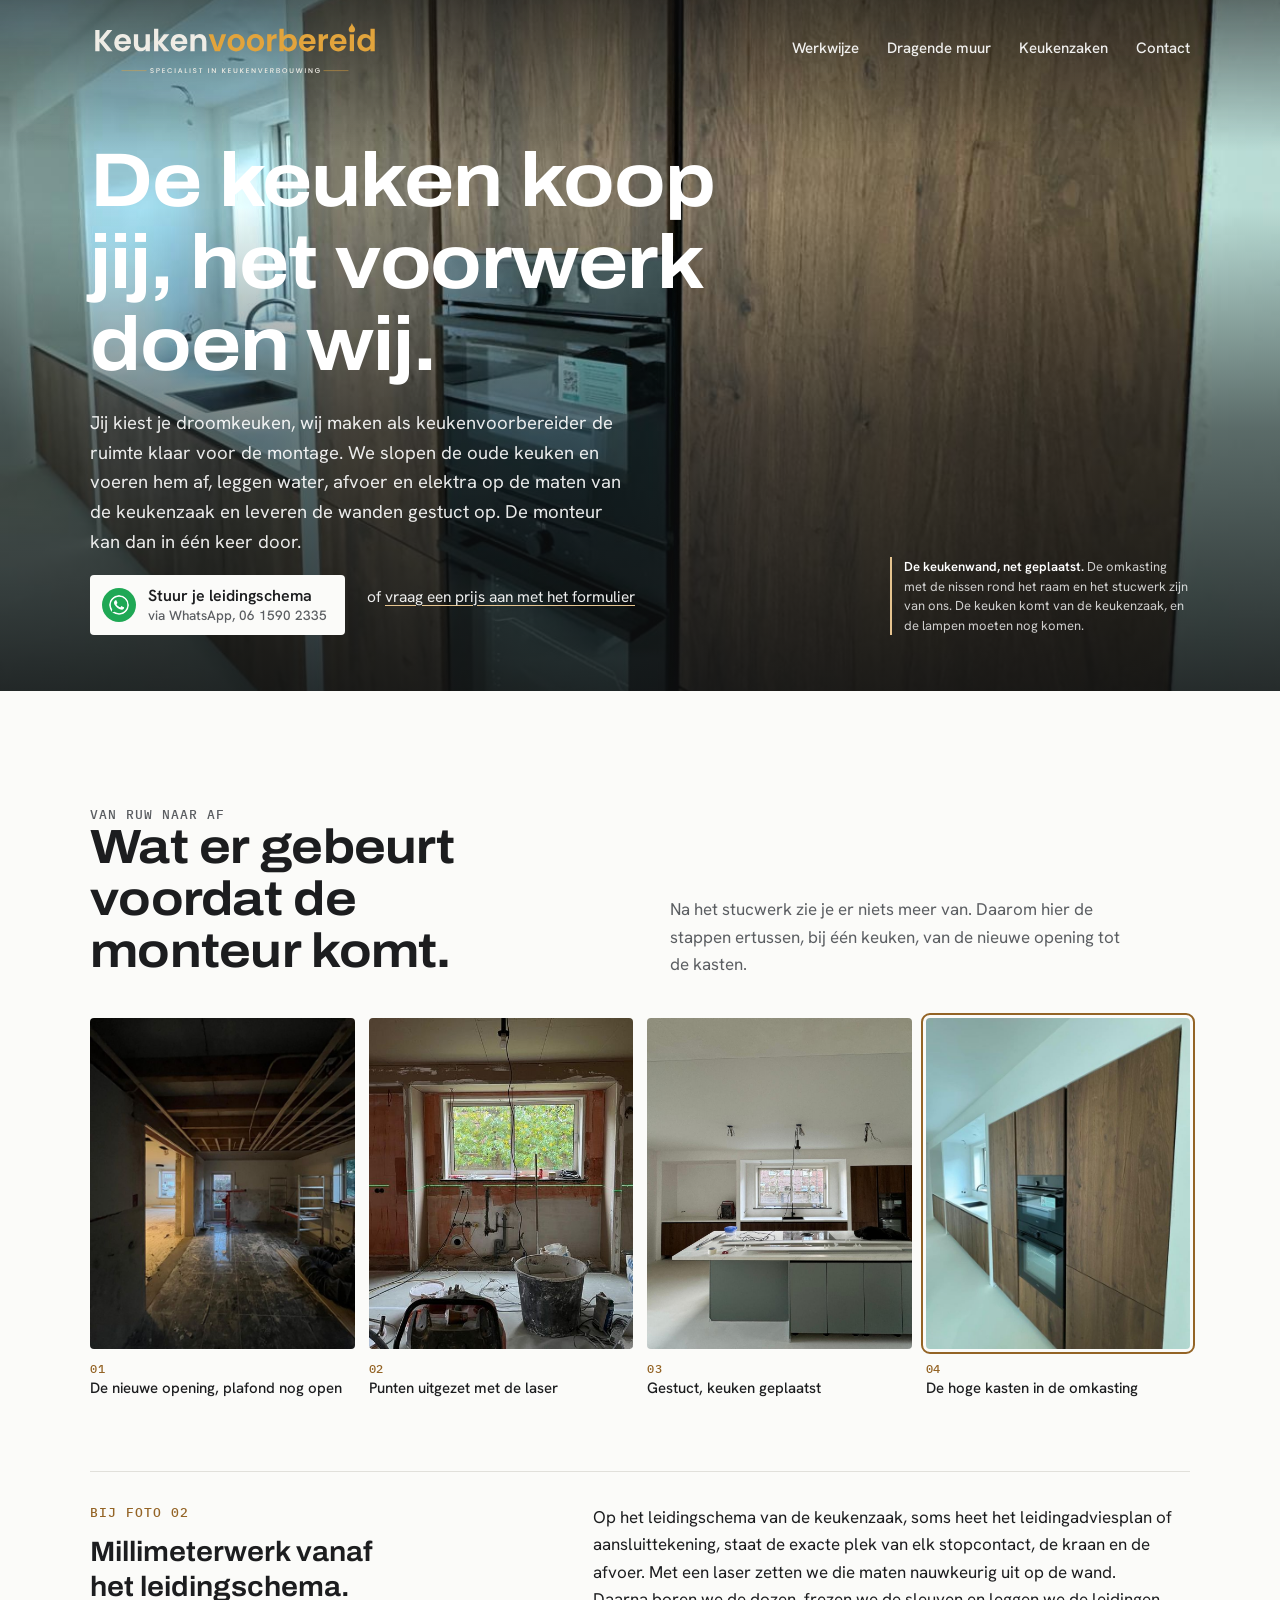
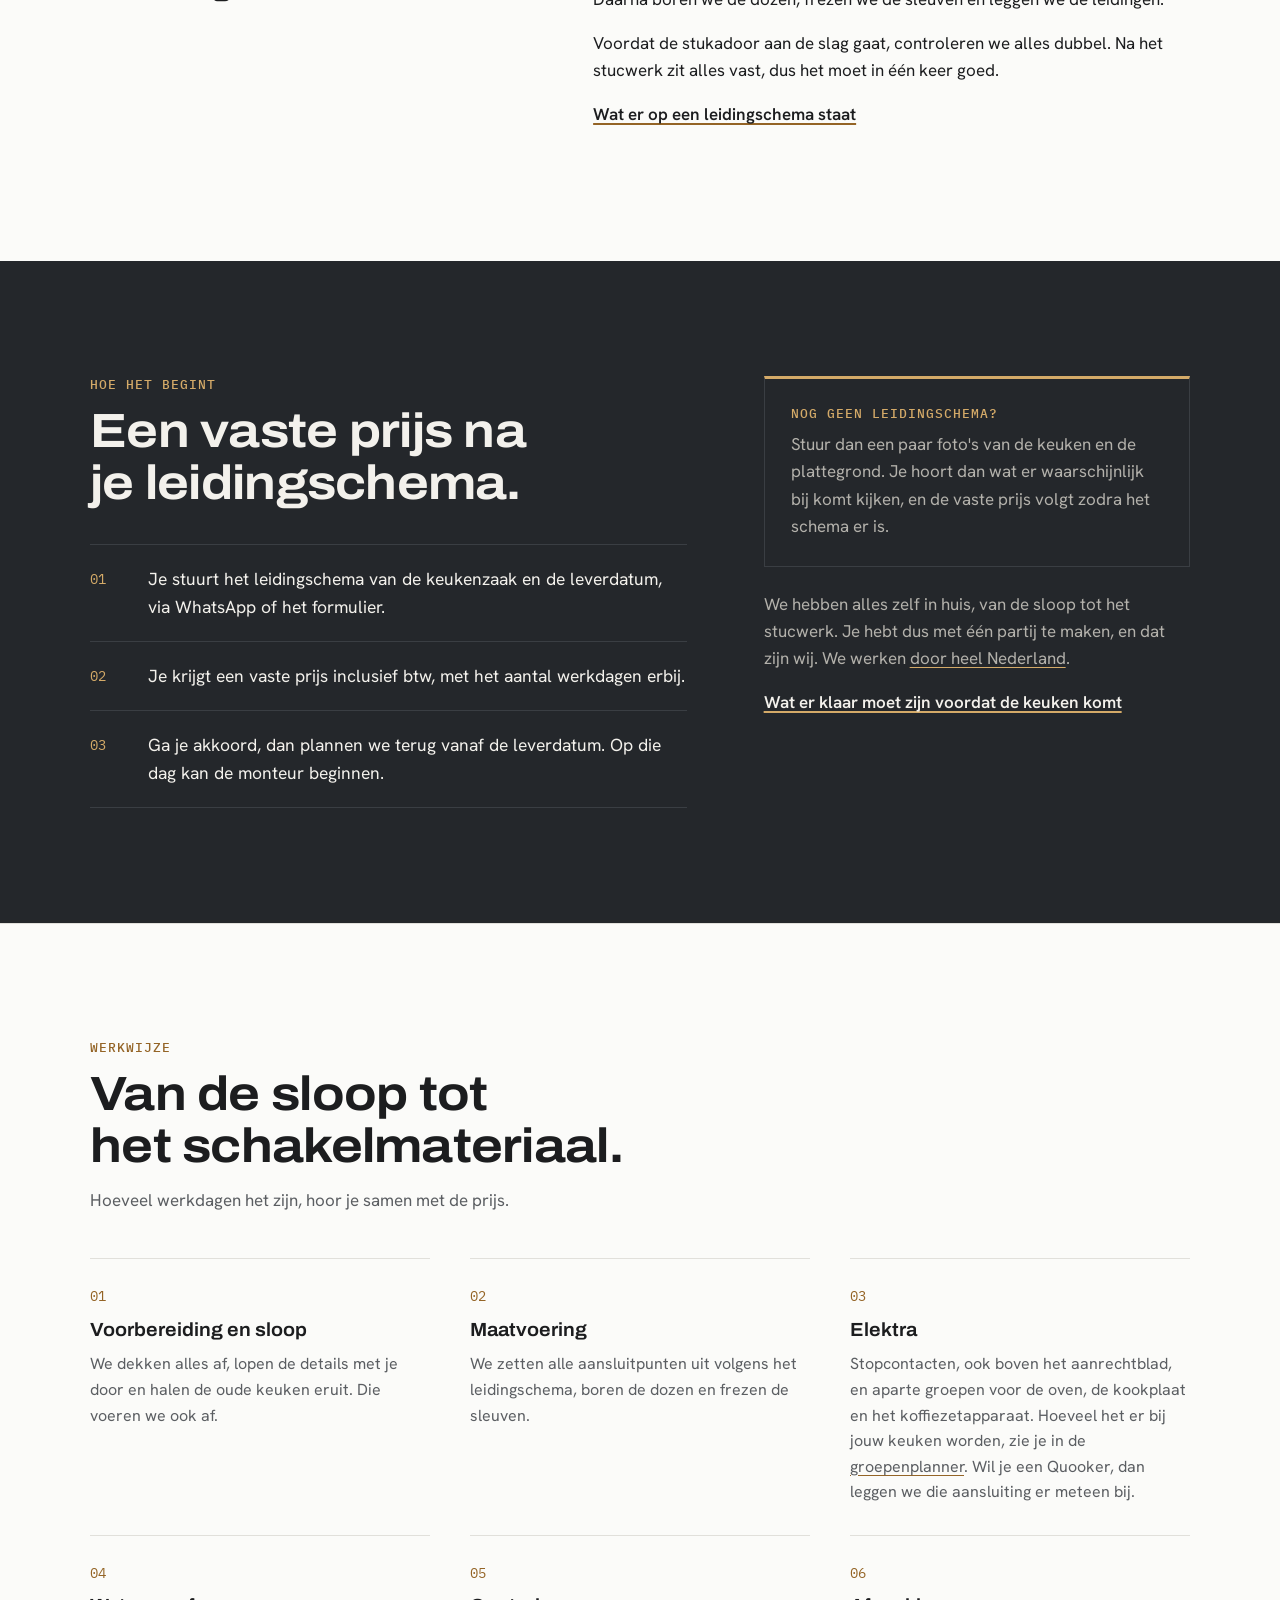
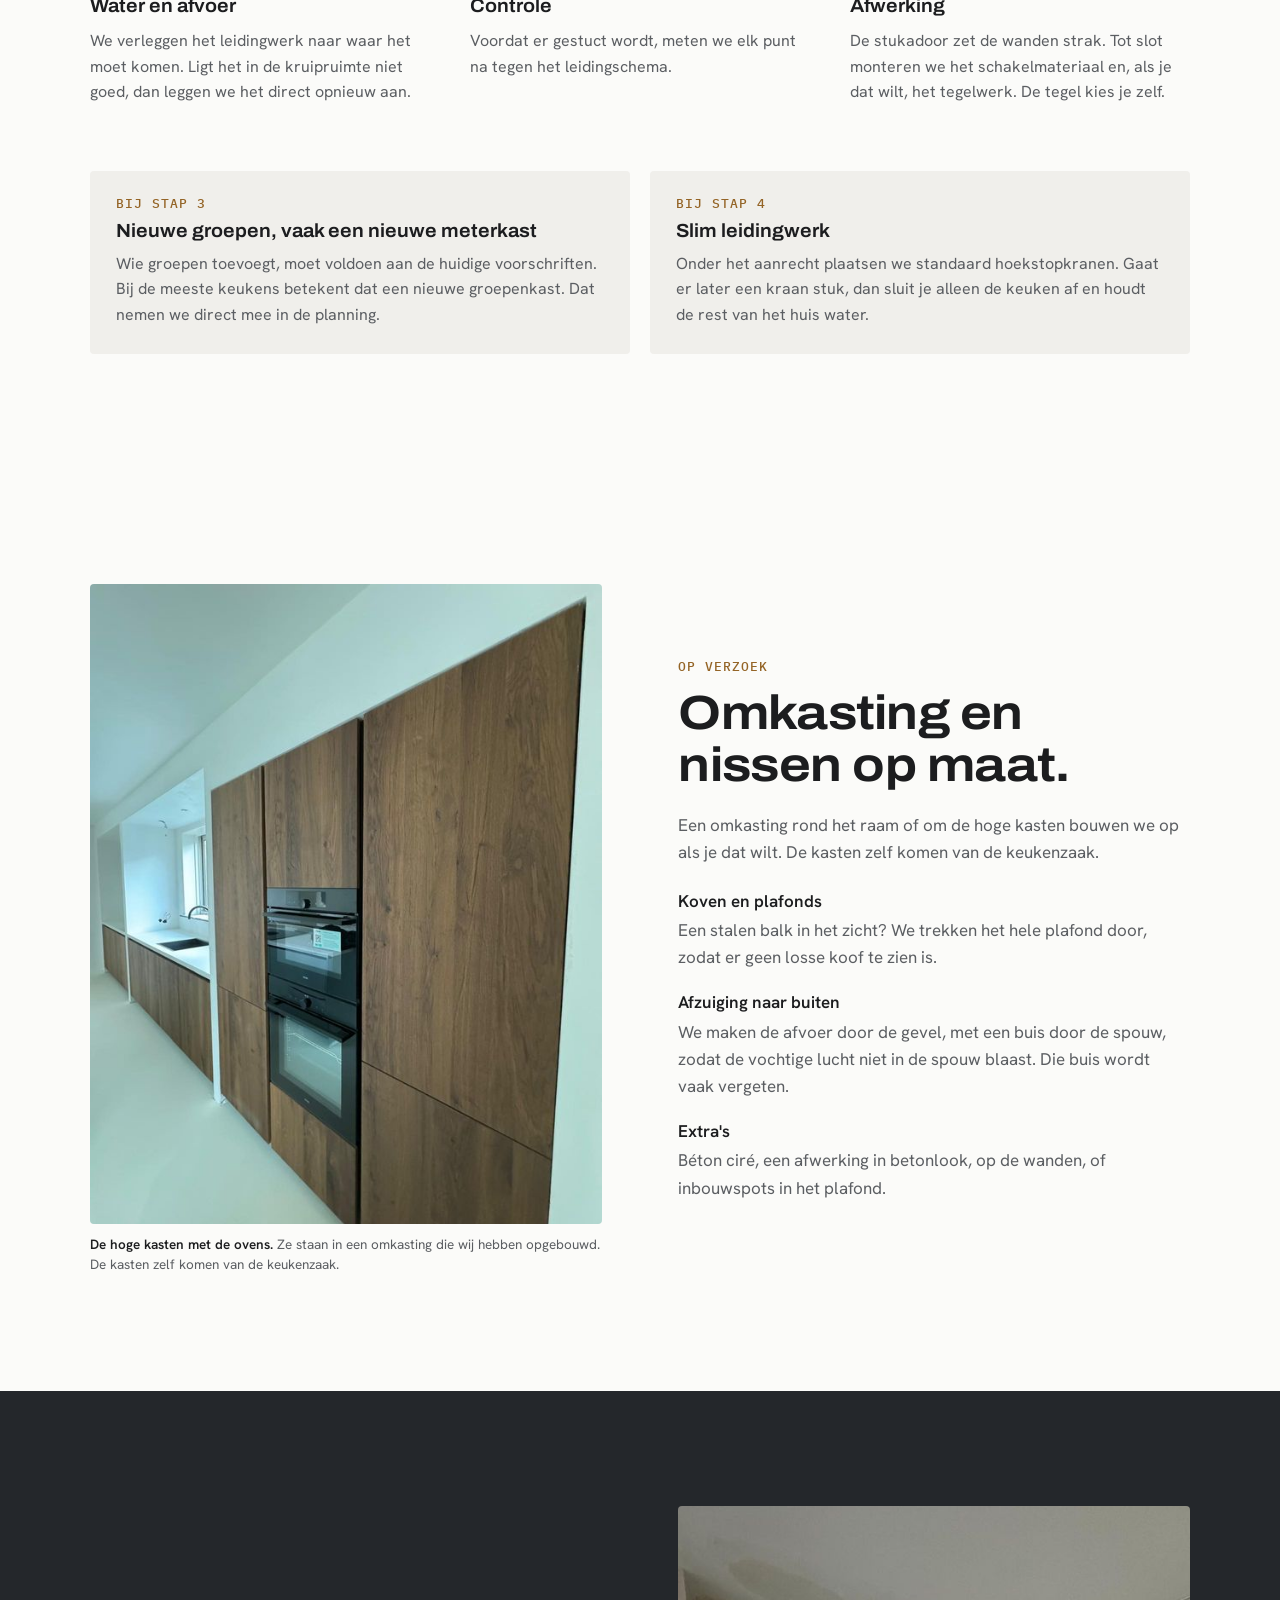
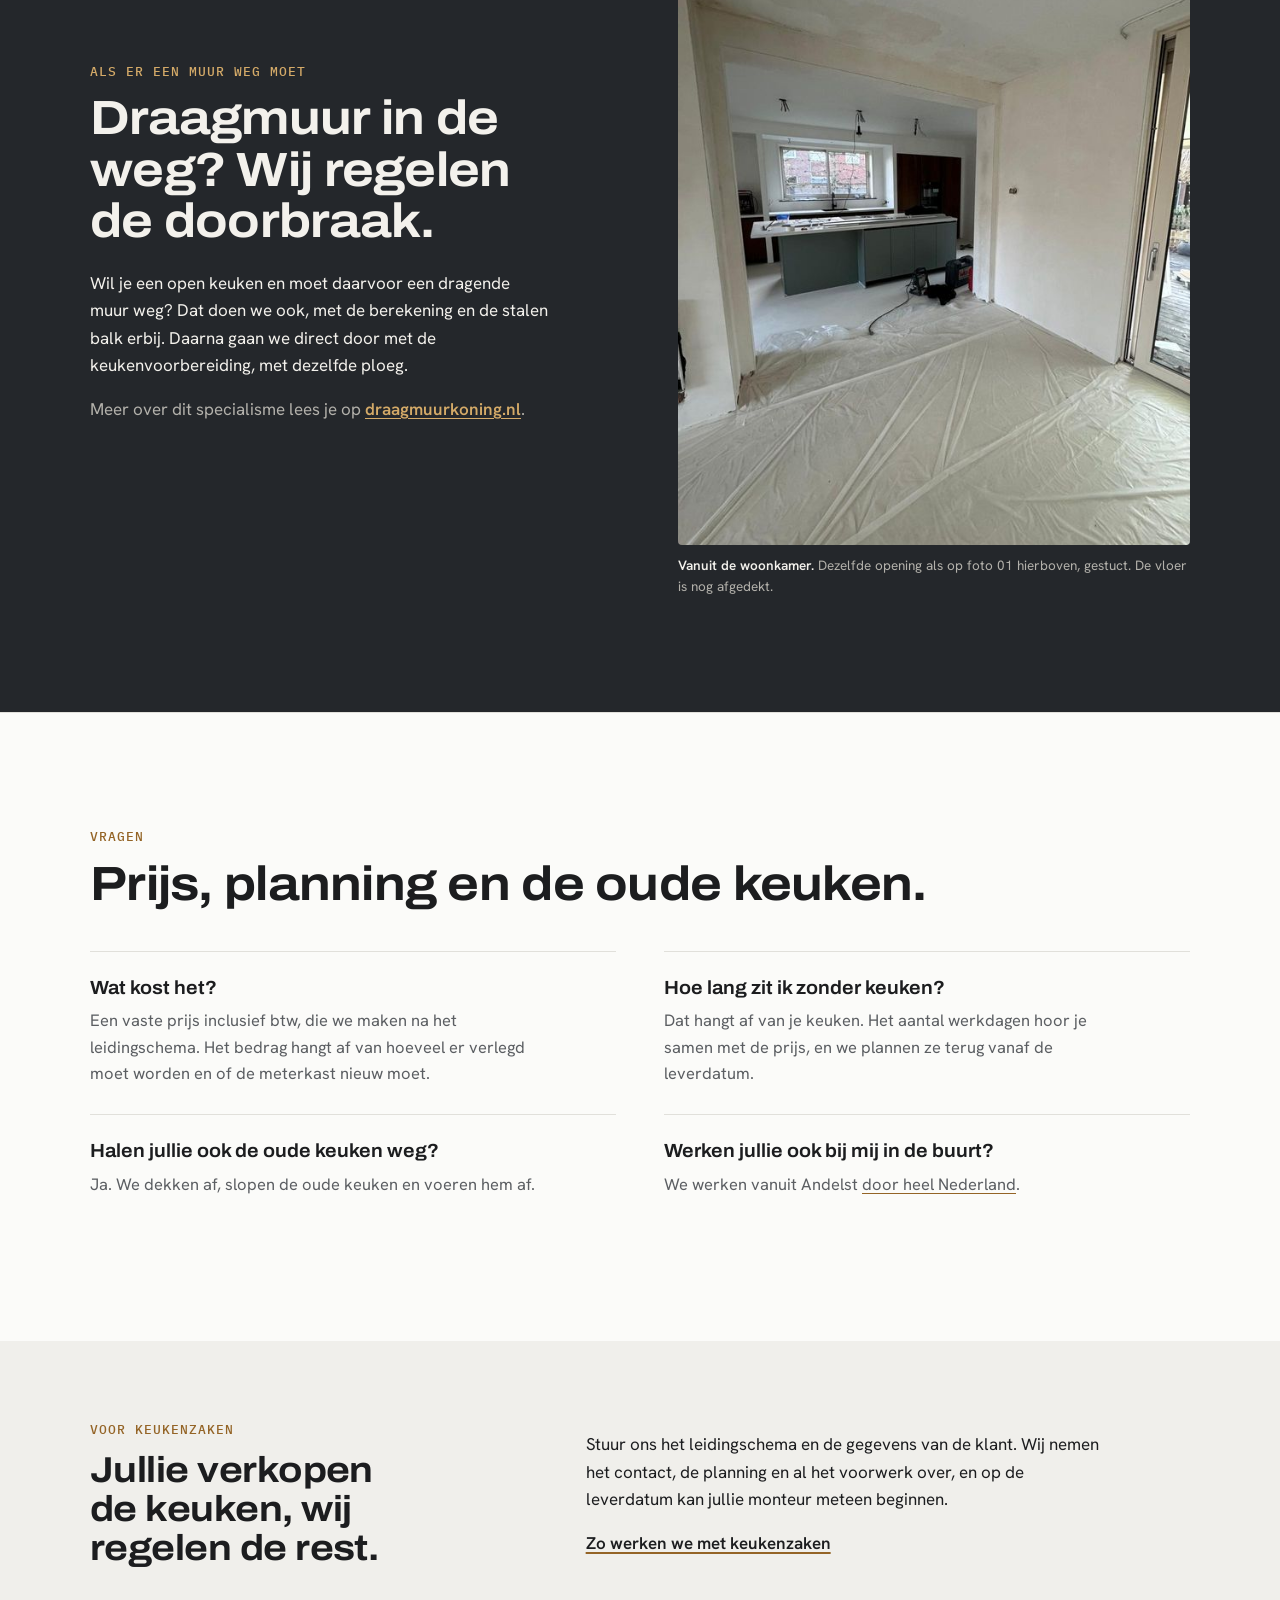
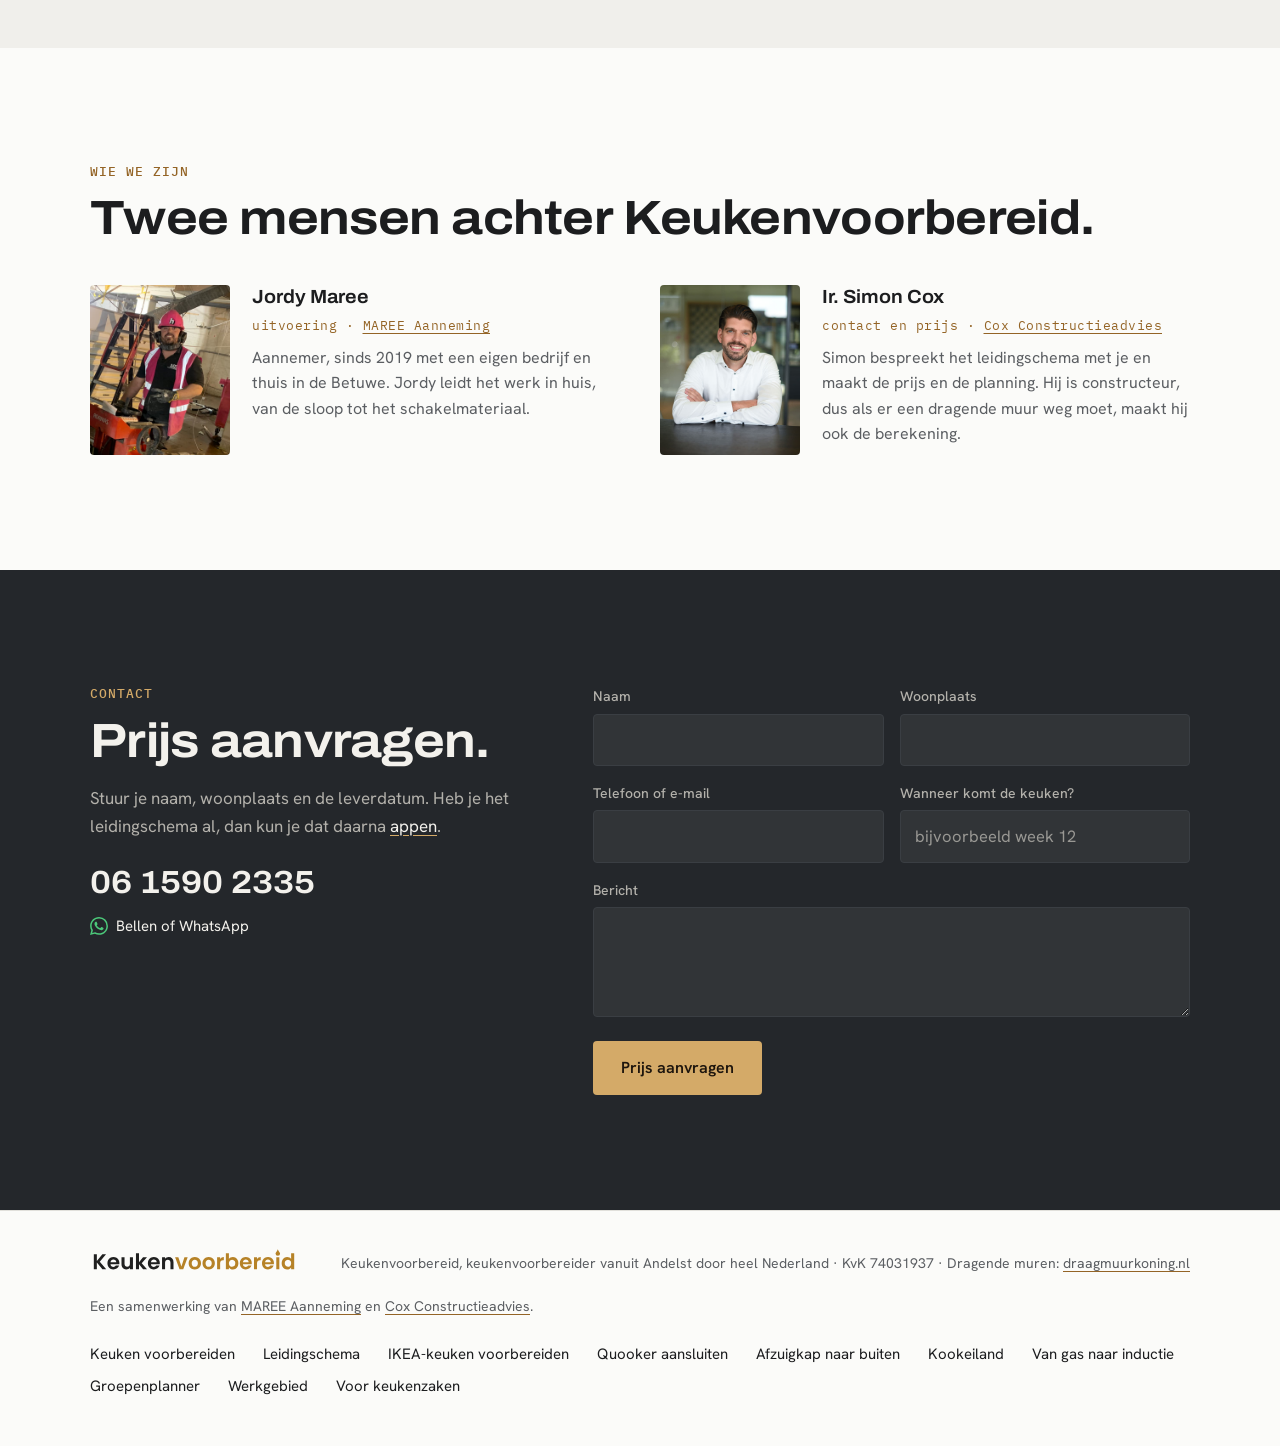
==== commit 884a0da5: "Homepage op de dienst (keukenvoorbereider), naam in de voetregel, titels kookeiland, afzuigkap en IK" ====
--- a/index.html
+++ b/index.html
@@ -3,13 +3,13 @@
 <head>
 <meta charset="utf-8">
 <meta name="viewport" content="width=device-width, initial-scale=1">
-<title>Keuken voorbereiden voor montage | Keukenvoorbereid</title>
-<meta name="description" content="De keuken koop jij, het voorwerk doen wij: sloop en afvoer, elektra en meterkast, water en afvoer, stucwerk en tegels, volgens het leidingschema van de keukenzaak.">
+<title>Keuken laten voorbereiden door een keukenvoorbereider | Keukenvoorbereid</title>
+<meta name="description" content="Keukenvoorbereider vanuit Andelst, door heel Nederland. De keuken koop jij, het voorwerk doen wij: sloop en afvoer, elektra en meterkast, water en afvoer, stucwerk en tegels, op het leidingschema van de keukenzaak.">
 <link rel="canonical" href="https://www.keukenvoorbereid.nl/">
 <meta property="og:type" content="website">
 <meta property="og:site_name" content="Keukenvoorbereid">
-<meta property="og:title" content="Keuken voorbereiden voor montage | Keukenvoorbereid">
-<meta property="og:description" content="De keuken koop jij, het voorwerk doen wij: sloop en afvoer, elektra en meterkast, water en afvoer, stucwerk en tegels, volgens het leidingschema van de keukenzaak.">
+<meta property="og:title" content="Keuken laten voorbereiden door een keukenvoorbereider | Keukenvoorbereid">
+<meta property="og:description" content="Keukenvoorbereider vanuit Andelst, door heel Nederland. De keuken koop jij, het voorwerk doen wij: sloop en afvoer, elektra en meterkast, water en afvoer, stucwerk en tegels, op het leidingschema van de keukenzaak.">
 <meta property="og:locale" content="nl_NL">
 <meta property="og:url" content="https://www.keukenvoorbereid.nl/">
 <meta property="og:image" content="https://www.keukenvoorbereid.nl/images/og_keukenwand.jpg">
@@ -25,7 +25,7 @@
       "@type": "HomeAndConstructionBusiness",
       "@id": "https://www.keukenvoorbereid.nl/#bedrijf",
       "name": "Keukenvoorbereid",
-      "slogan": "Specialist in keukenverbouwing",
+      "slogan": "De keuken koop jij, het voorwerk doen wij",
       "founder": [
         { "@type": "Person", "name": "Jordy Maree", "jobTitle": "Aannemer", "worksFor": { "@type": "Organization", "name": "MAREE Aanneming", "url": "https://www.aannemingmaree.nl/" } },
         { "@type": "Person", "name": "Simon Cox", "honorificPrefix": "ir.", "jobTitle": "Constructeur", "worksFor": { "@type": "Organization", "name": "Cox Constructieadvies", "url": "https://www.coxadvies.nl/" } }
@@ -38,7 +38,7 @@
       "address": { "@type": "PostalAddress", "addressLocality": "Andelst", "addressRegion": "Gelderland", "addressCountry": "NL" },
       "logo": "https://www.keukenvoorbereid.nl/images/logo/logo_kv_donker.png",
       "image": "https://www.keukenvoorbereid.nl/images/og_keukenwand.jpg",
-      "description": "Keukenvoorbereid maakt de ruimte klaar voor de montage van een nieuwe keuken: sloop en afvoer van de oude keuken, elektra en meterkast, water en afvoer, stucwerk, tegels en schakelmateriaal, volgens het leidingschema van de keukenzaak.",
+      "description": "Keukenvoorbereid is keukenvoorbereider vanuit Andelst en maakt de ruimte klaar voor de montage van een nieuwe keuken: sloop en afvoer van de oude keuken, elektra en meterkast, water en afvoer, stucwerk, tegels en schakelmateriaal, volgens het leidingschema van de keukenzaak.",
       "areaServed": {
         "@type": "Country",
         "name": "Nederland"
@@ -192,7 +192,7 @@
     <div class="binnen">
       <div class="tekst">
         <h1>De keuken koop jij, het voorwerk doen wij.</h1>
-        <p class="intro">Jij kiest je droomkeuken, wij maken de ruimte klaar voor de montage. We slopen de oude keuken en voeren hem af, leggen water, afvoer en elektra op de maten van de keukenzaak en leveren de wanden gestuct op. De monteur kan dan in één keer door.</p>
+        <p class="intro">Jij kiest je droomkeuken, wij maken als keukenvoorbereider de ruimte klaar voor de montage. We slopen de oude keuken en voeren hem af, leggen water, afvoer en elektra op de maten van de keukenzaak en leveren de wanden gestuct op. De monteur kan dan in één keer door.</p>
         <div class="knoppen">
           <a class="knop wa" data-goatcounter-click="wa-opening" href="https://wa.me/31615902335?text=Hallo%2C%20ik%20wil%20mijn%20keuken%20laten%20voorbereiden.%0A%0APlaats%3A%20%0ALeverdatum%20van%20de%20keuken%3A%20%0A%0AHet%20leidingschema%20stuur%20ik%20hierbij%20mee."><svg class="ico" viewBox="0 0 24 24" fill="currentColor" aria-hidden="true"><path d="M17.472 14.382c-.297-.149-1.758-.867-2.03-.967-.273-.099-.471-.148-.67.15-.197.297-.767.966-.94 1.164-.173.199-.347.223-.644.075-.297-.15-1.255-.463-2.39-1.475-.883-.788-1.48-1.761-1.653-2.059-.173-.297-.018-.458.13-.606.134-.133.298-.347.446-.52.149-.174.198-.298.298-.497.099-.198.05-.371-.025-.52-.075-.149-.669-1.612-.916-2.207-.242-.579-.487-.5-.669-.51a12.8 12.8 0 0 0-.57-.01c-.198 0-.52.074-.792.372-.272.297-1.04 1.016-1.04 2.479 0 1.462 1.065 2.875 1.213 3.074.149.198 2.096 3.2 5.077 4.487.709.306 1.262.489 1.694.625.712.227 1.36.195 1.871.118.571-.085 1.758-.719 2.006-1.413.248-.694.248-1.289.173-1.413-.074-.124-.272-.198-.57-.347m-5.421 7.403h-.004a9.87 9.87 0 0 1-5.031-1.378l-.361-.214-3.741.982.998-3.648-.235-.374a9.86 9.86 0 0 1-1.51-5.26c.001-5.45 4.436-9.884 9.888-9.884 2.64 0 5.122 1.03 6.988 2.898a9.825 9.825 0 0 1 2.893 6.994c-.003 5.45-4.437 9.884-9.885 9.884m8.413-18.297A11.815 11.815 0 0 0 12.05 0C5.495 0 .16 5.335.157 11.892c0 2.096.547 4.142 1.588 5.945L.057 24l6.305-1.654a11.882 11.882 0 0 0 5.683 1.448h.005c6.554 0 11.89-5.335 11.893-11.893a11.821 11.821 0 0 0-3.48-8.413Z"/></svg><span>Stuur je leidingschema<small>via WhatsApp, 06 1590 2335</small></span></a>
           <p class="tweede">of <a href="#contact">vraag een prijs aan met het formulier</a></p>
@@ -415,7 +415,7 @@
 <footer>
   <div class="binnen">
     <img src="/images/logo/logo_kv_wordmerk_donker.svg" width="207" height="32" alt="Keukenvoorbereid">
-    <p>KvK 74031937 · Andelst · Door heel Nederland · Dragende muren: <a href="https://www.draagmuurkoning.nl/">draagmuurkoning.nl</a></p>
+    <p>Keukenvoorbereid, keukenvoorbereider vanuit Andelst door heel Nederland · KvK 74031937 · Dragende muren: <a href="https://www.draagmuurkoning.nl/">draagmuurkoning.nl</a></p>
     <p>Een samenwerking van <a href="https://www.aannemingmaree.nl/">MAREE Aanneming</a> en <a href="https://www.coxadvies.nl/">Cox Constructieadvies</a>.</p>
     <nav class="voetmenu" aria-label="Meer lezen">
       <a href="/keuken-voorbereiden/">Keuken voorbereiden</a>
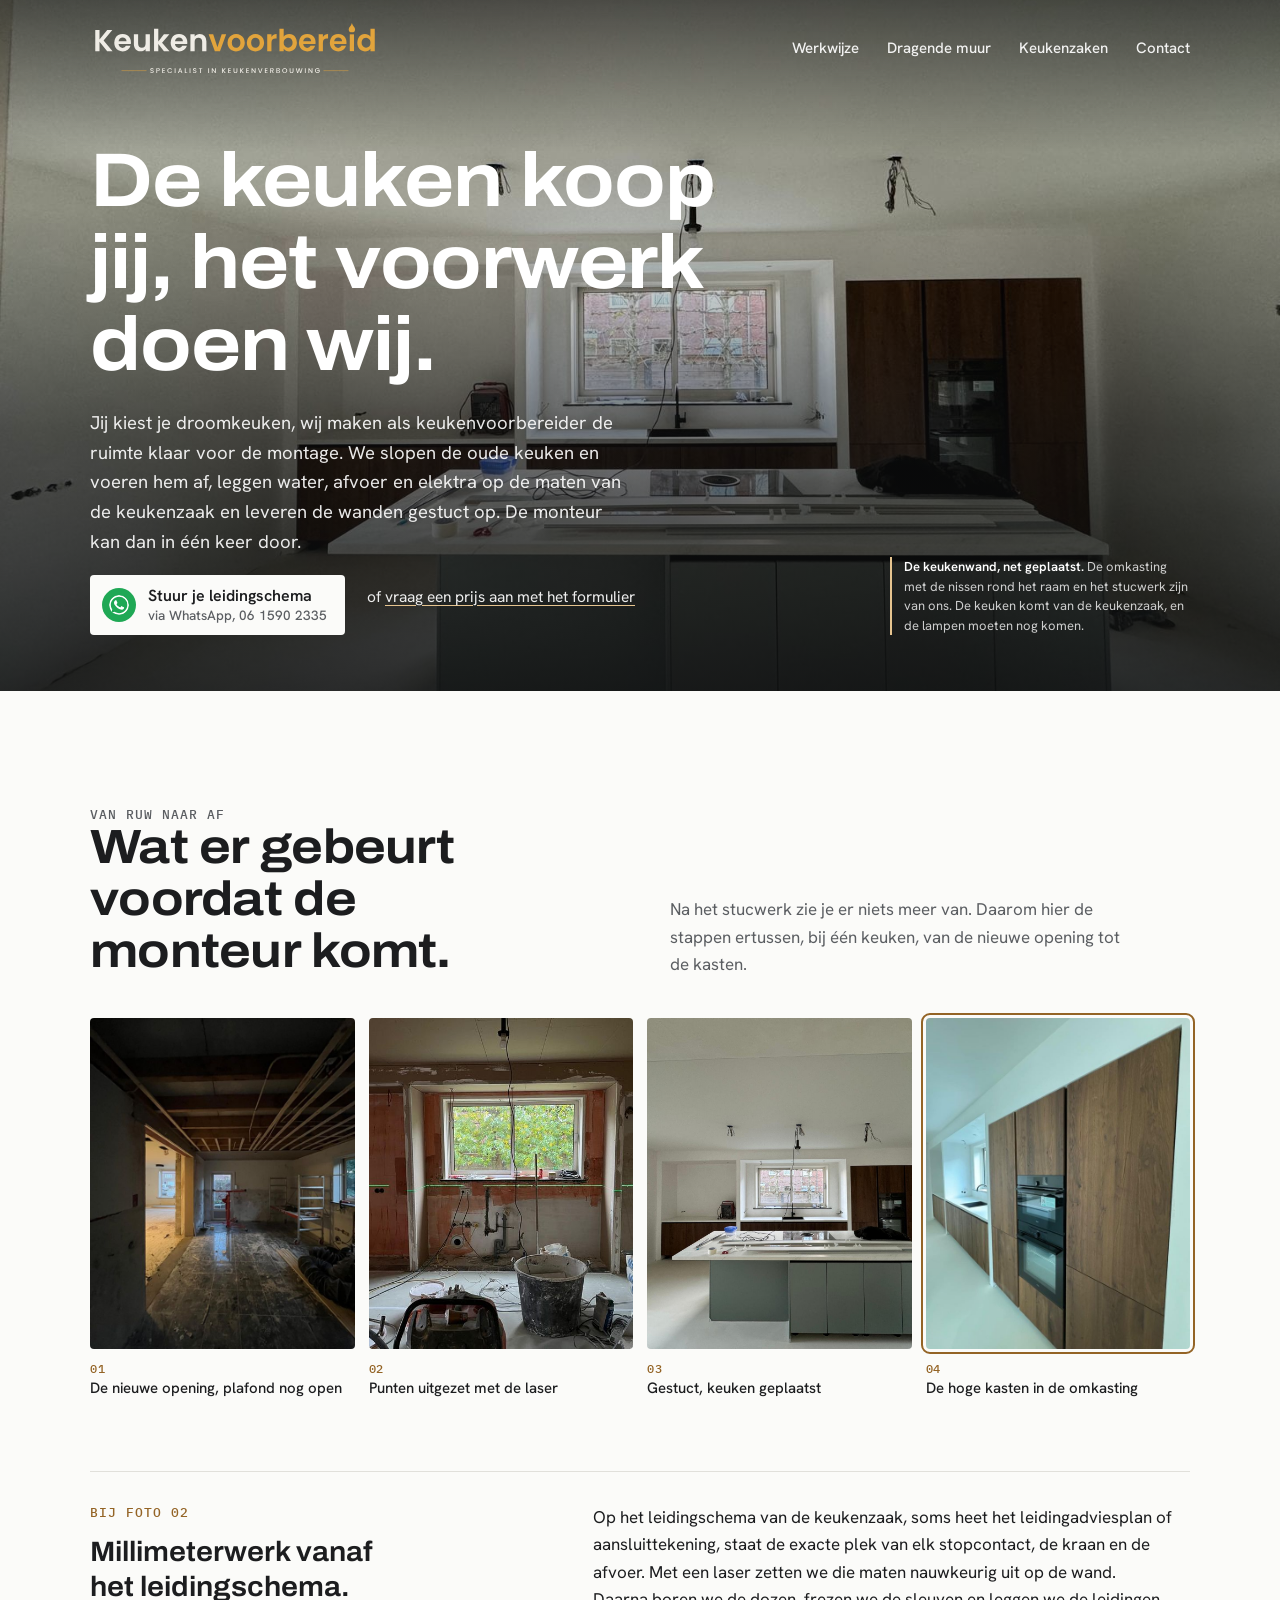
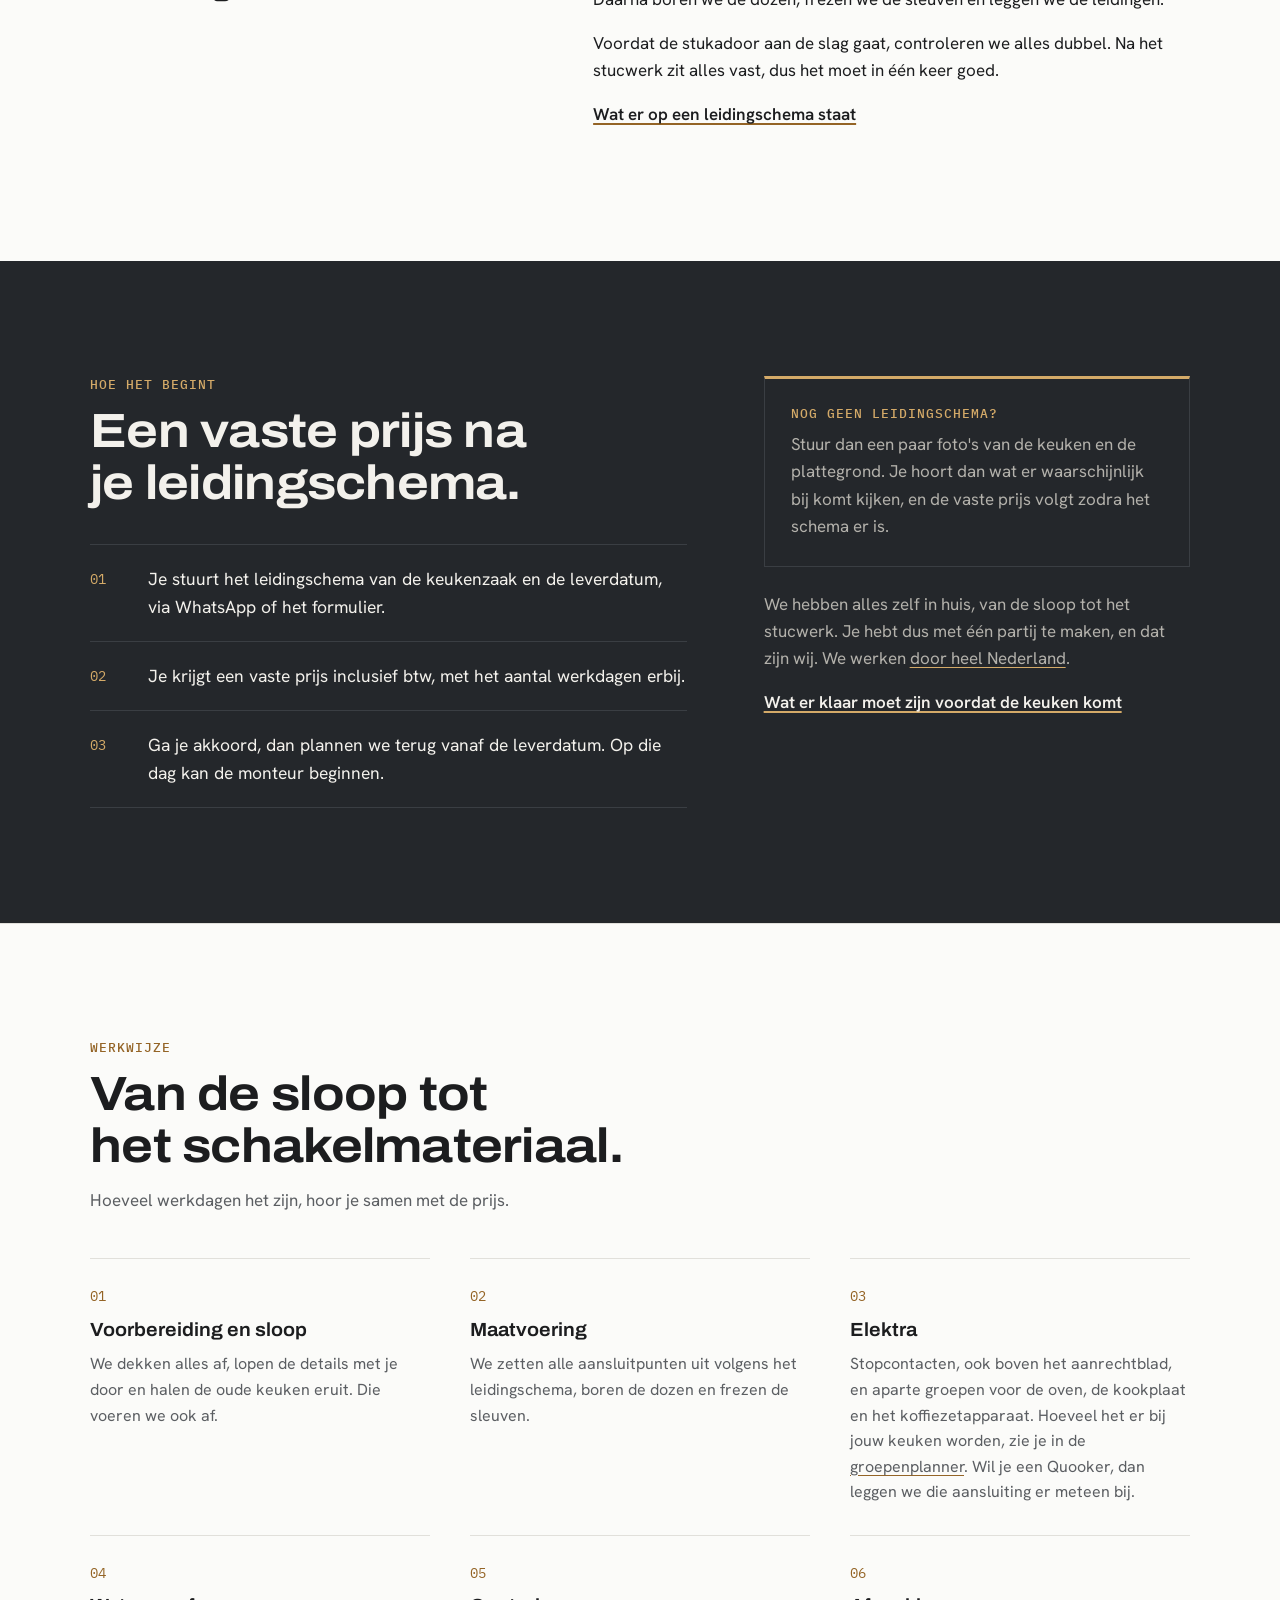
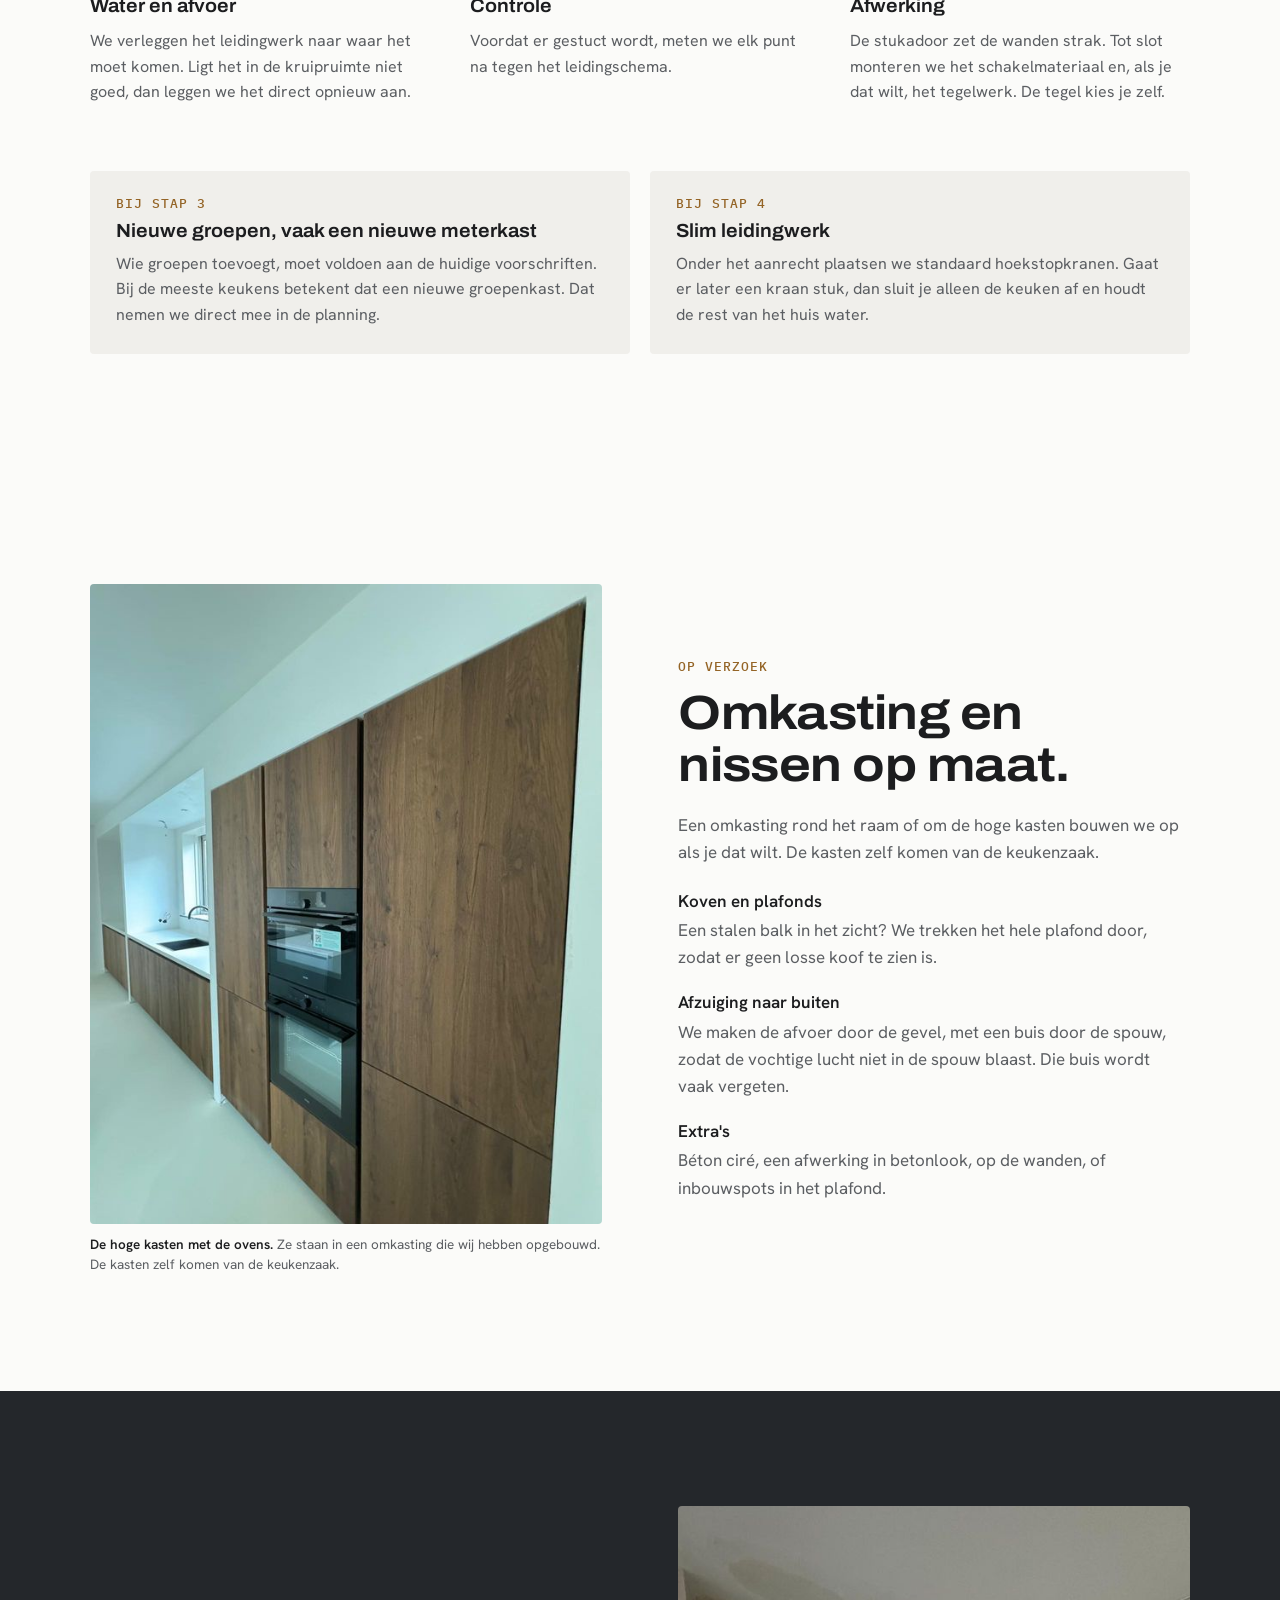
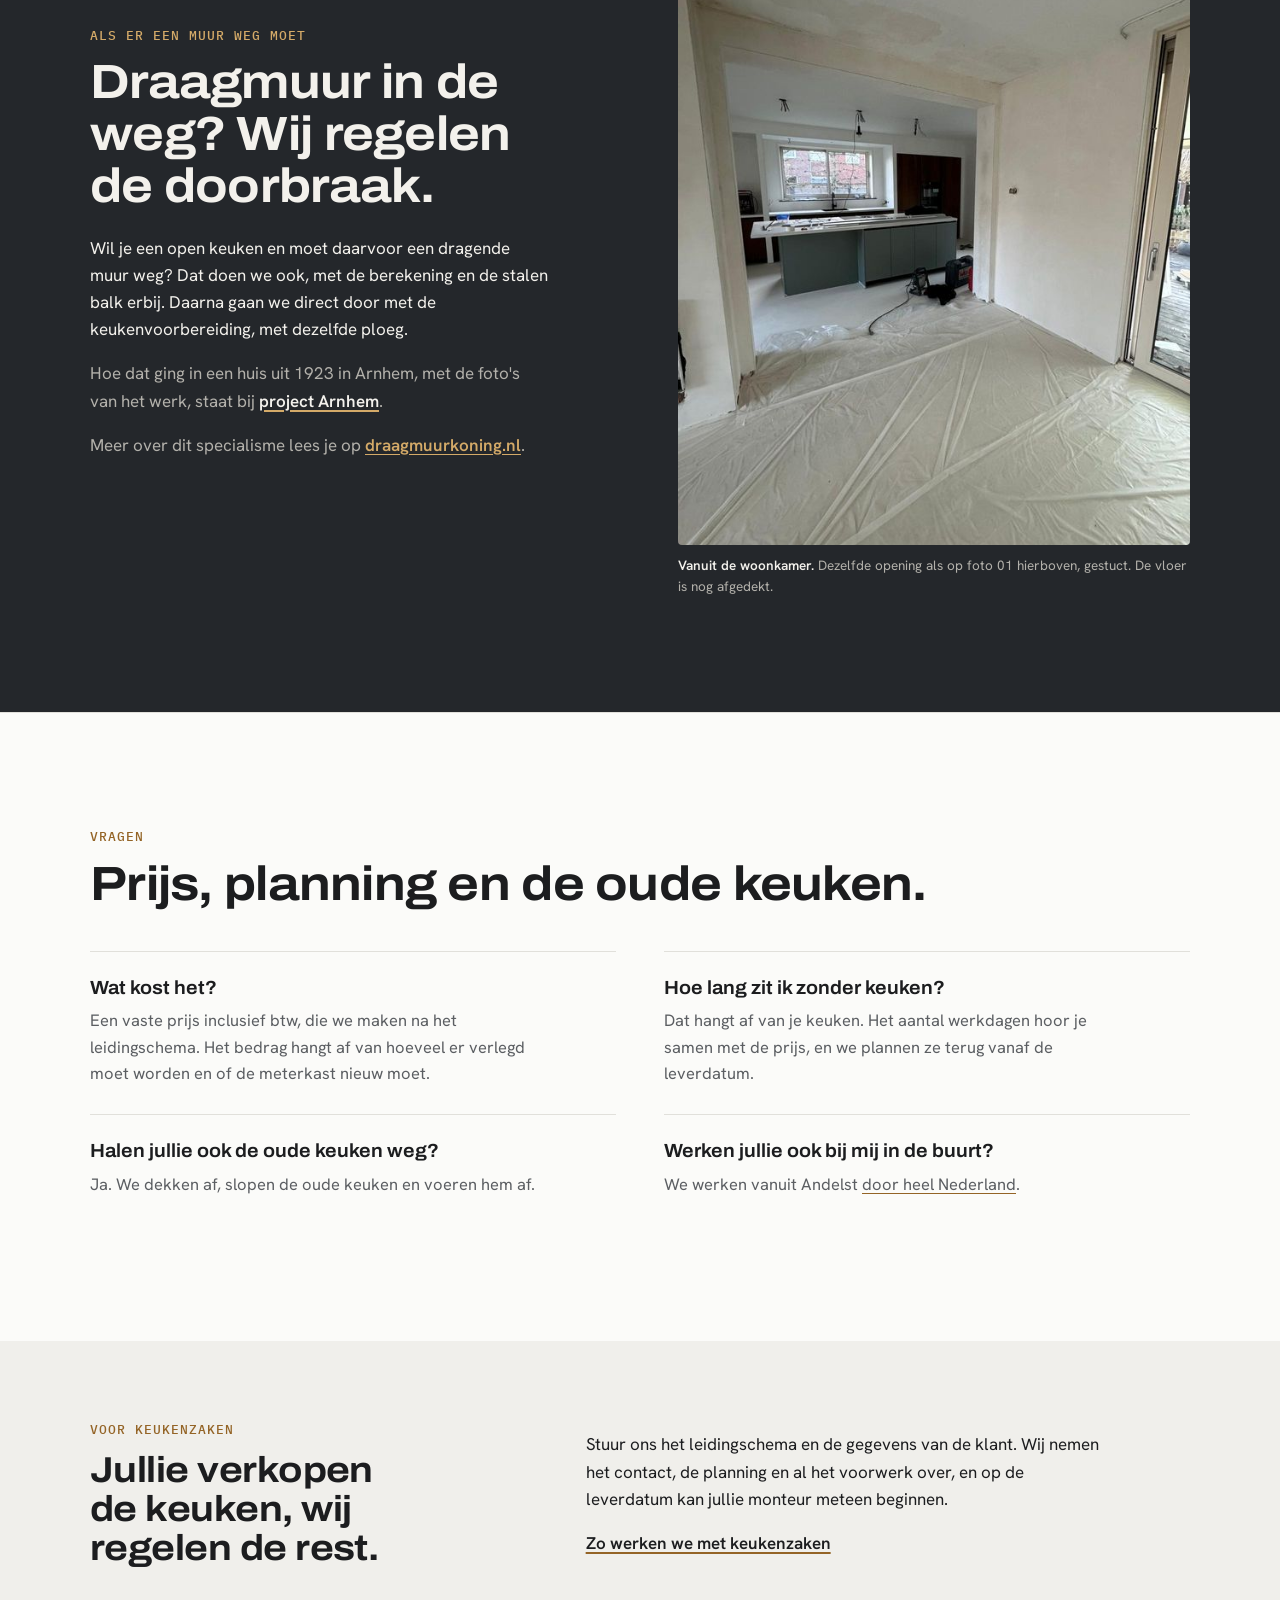
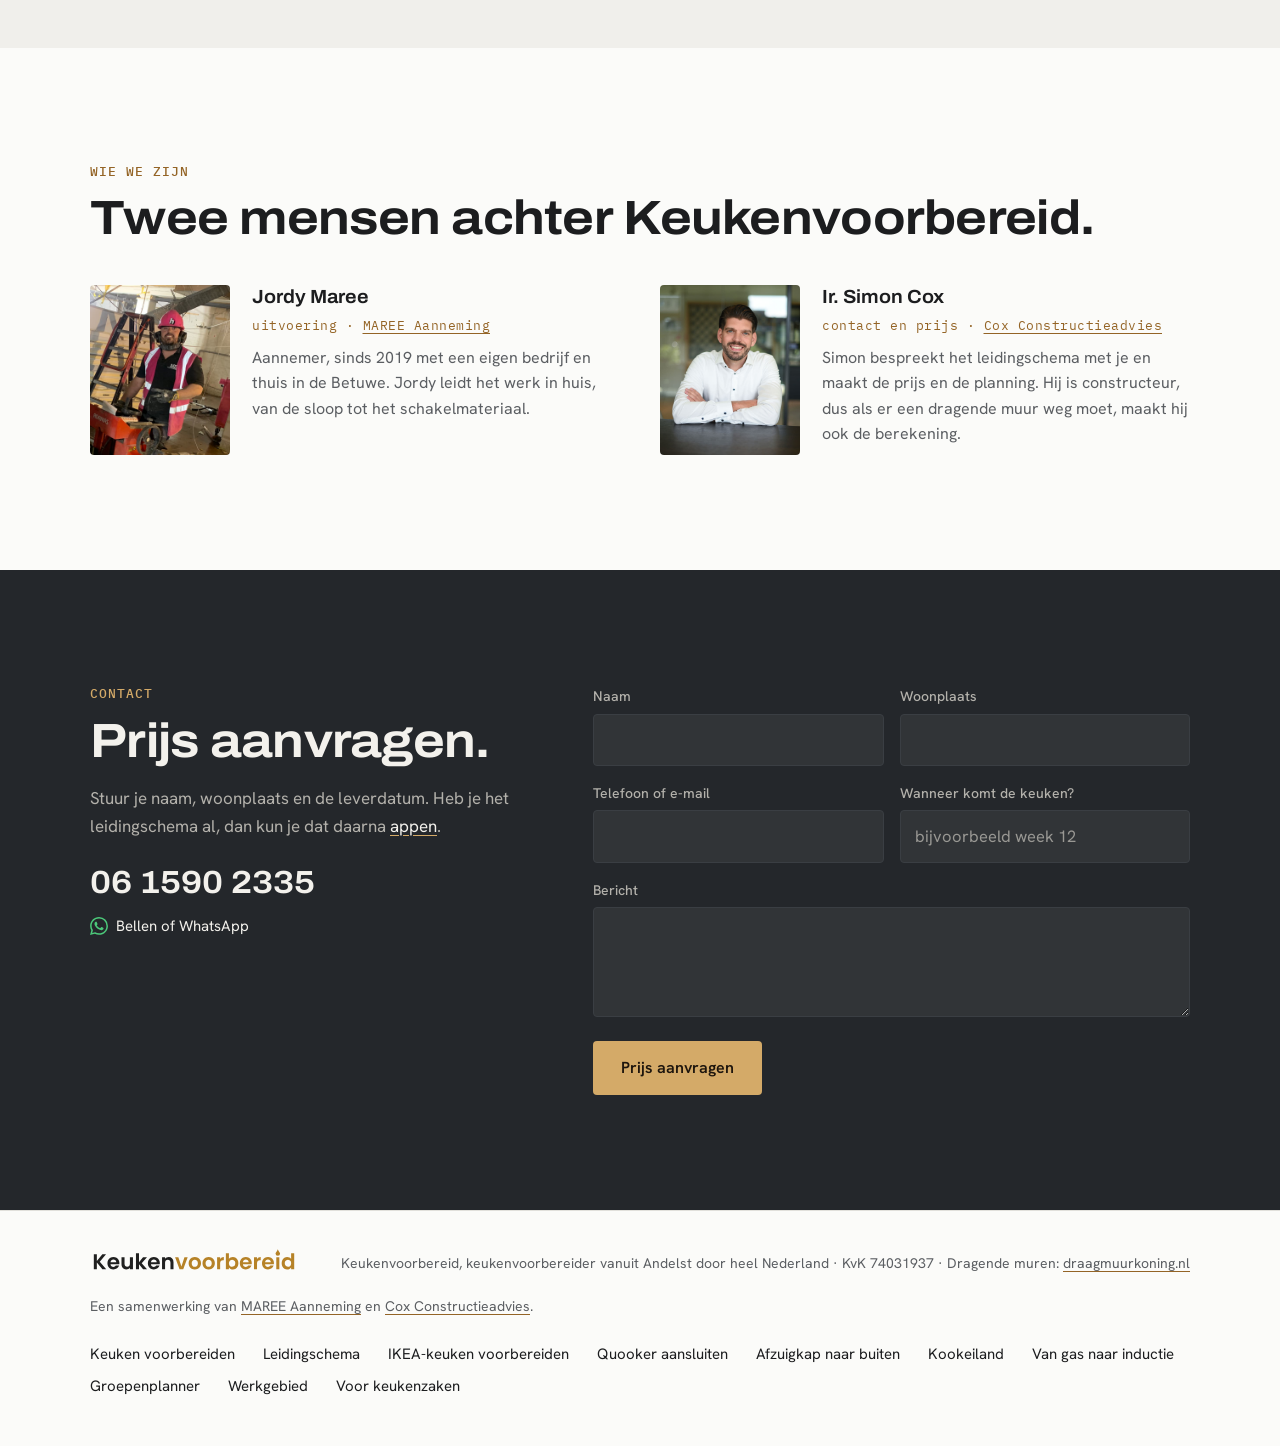
==== commit 2fe3ef46: "Project Arnhem: dragende muur eruit voor een open keuken, met foto's van het werk Co-Authored-By: Cl" ====
--- a/index.html
+++ b/index.html
@@ -312,6 +312,7 @@
         <p class="maat">als er een muur weg moet</p>
         <h2>Draagmuur in de weg? Wij regelen de doorbraak.</h2>
         <p>Wil je een open keuken en moet daarvoor een dragende muur weg? Dat doen we ook, met de berekening en de stalen balk erbij. Daarna gaan we direct door met de keukenvoorbereiding, met dezelfde ploeg.</p>
+        <p>Hoe dat ging in een huis uit 1923 in Arnhem, met de foto's van het werk, staat bij <a class="verder-link" href="/projecten/arnhem/">project Arnhem</a>.</p>
         <p>Meer over dit specialisme lees je op <a class="site" href="https://www.draagmuurkoning.nl/">draagmuurkoning.nl</a>.</p>
       </div>
       <figure>
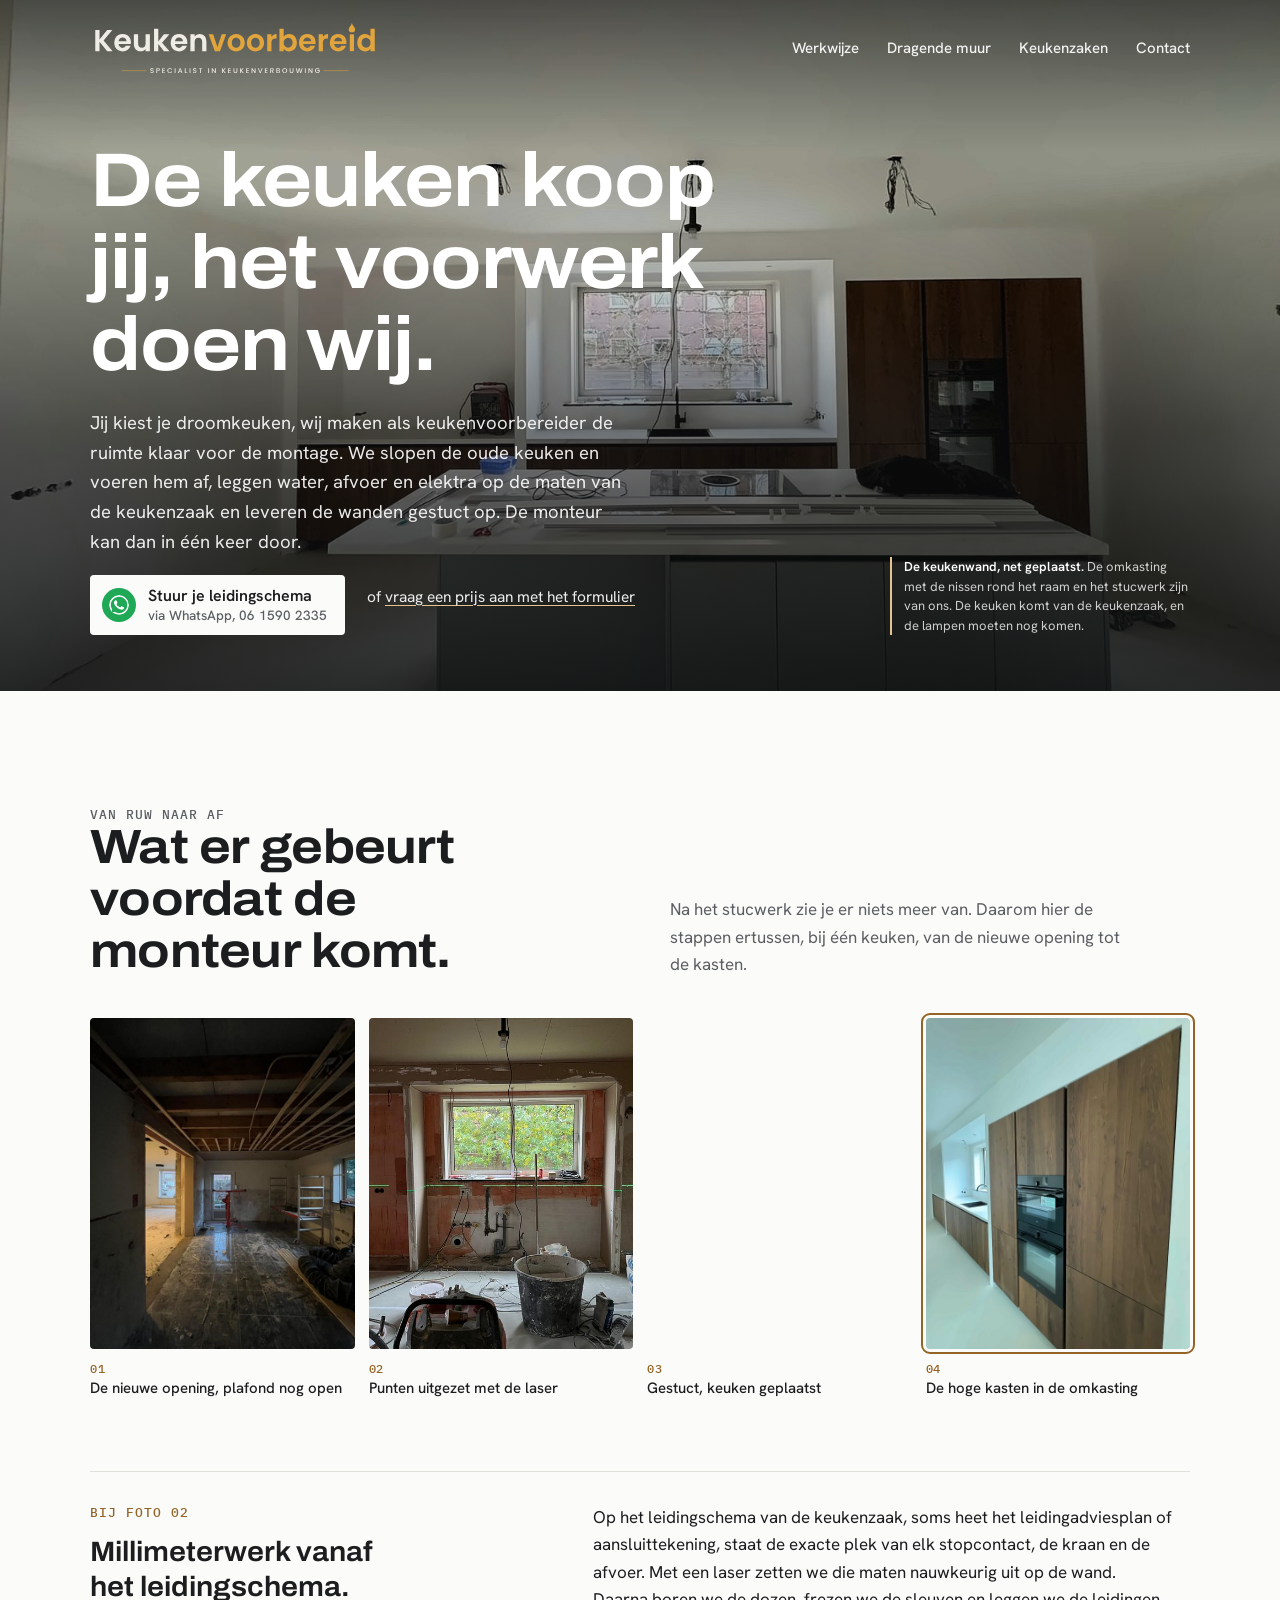
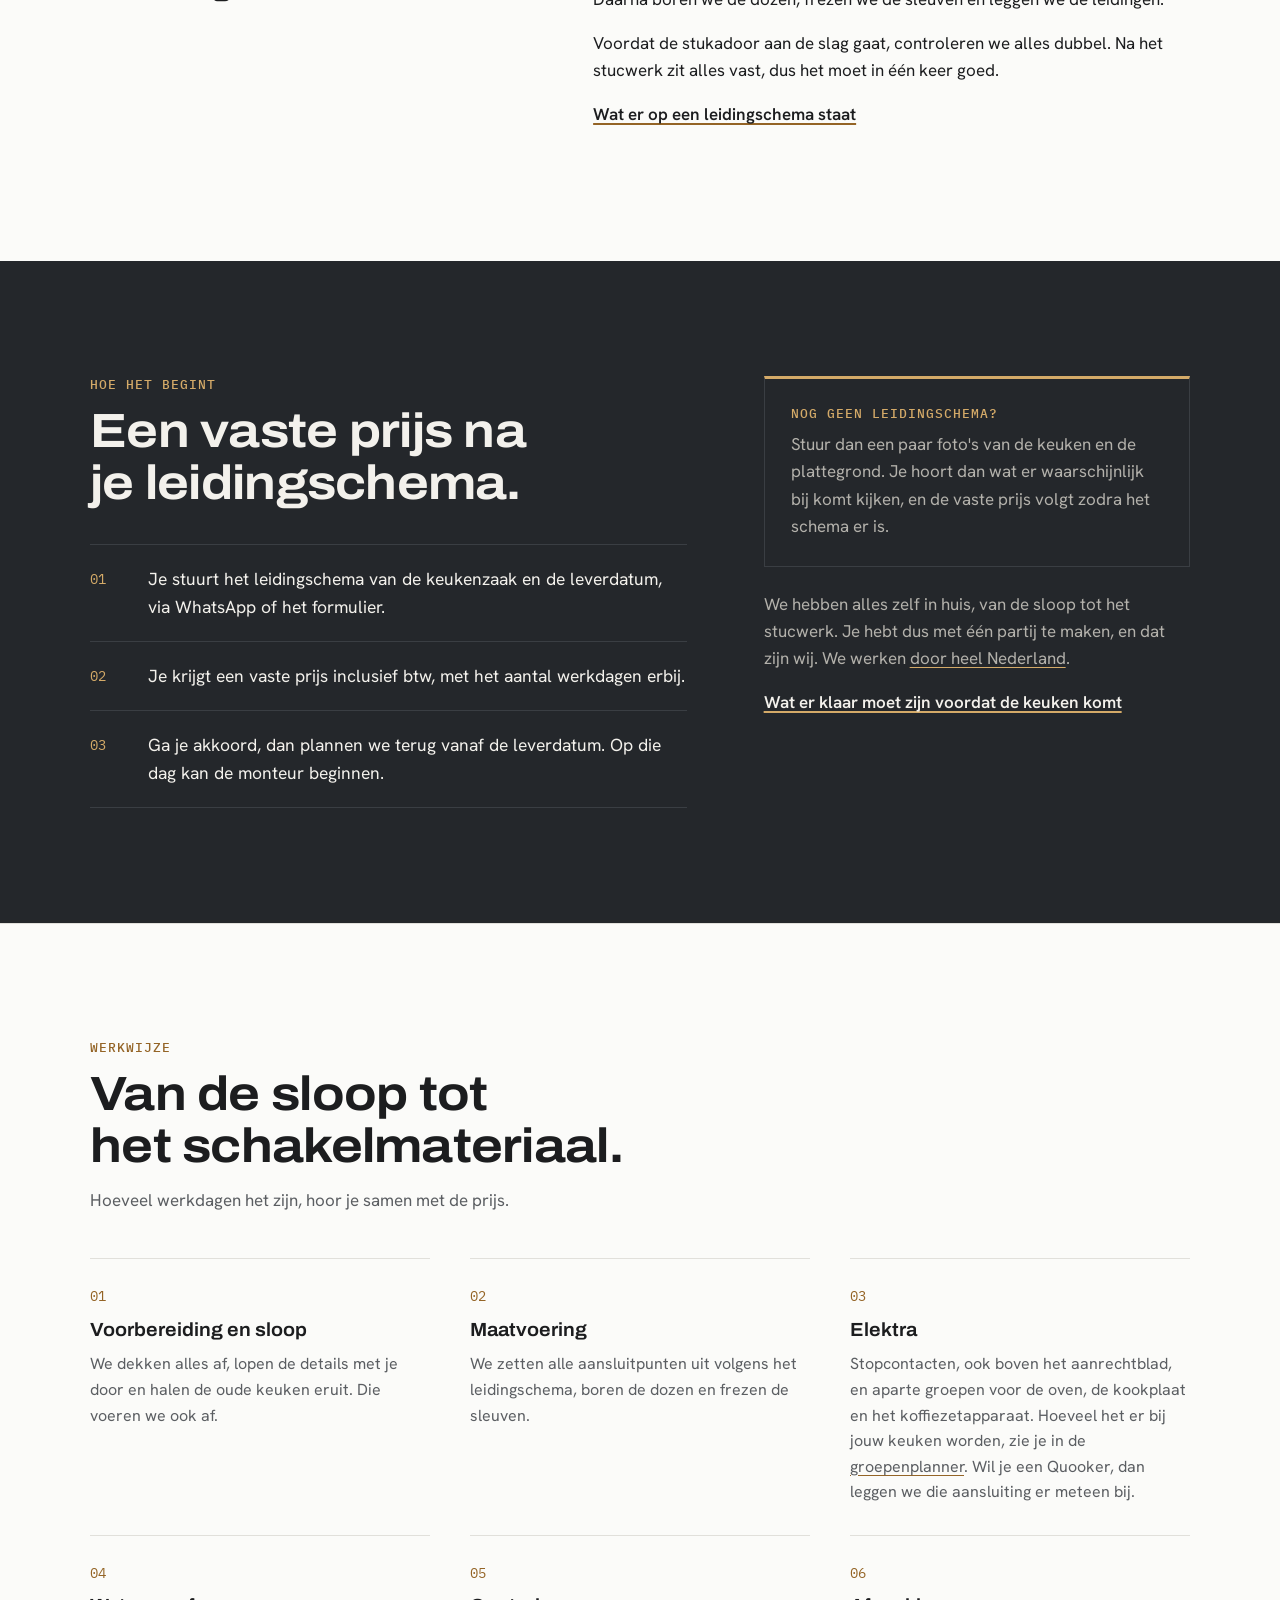
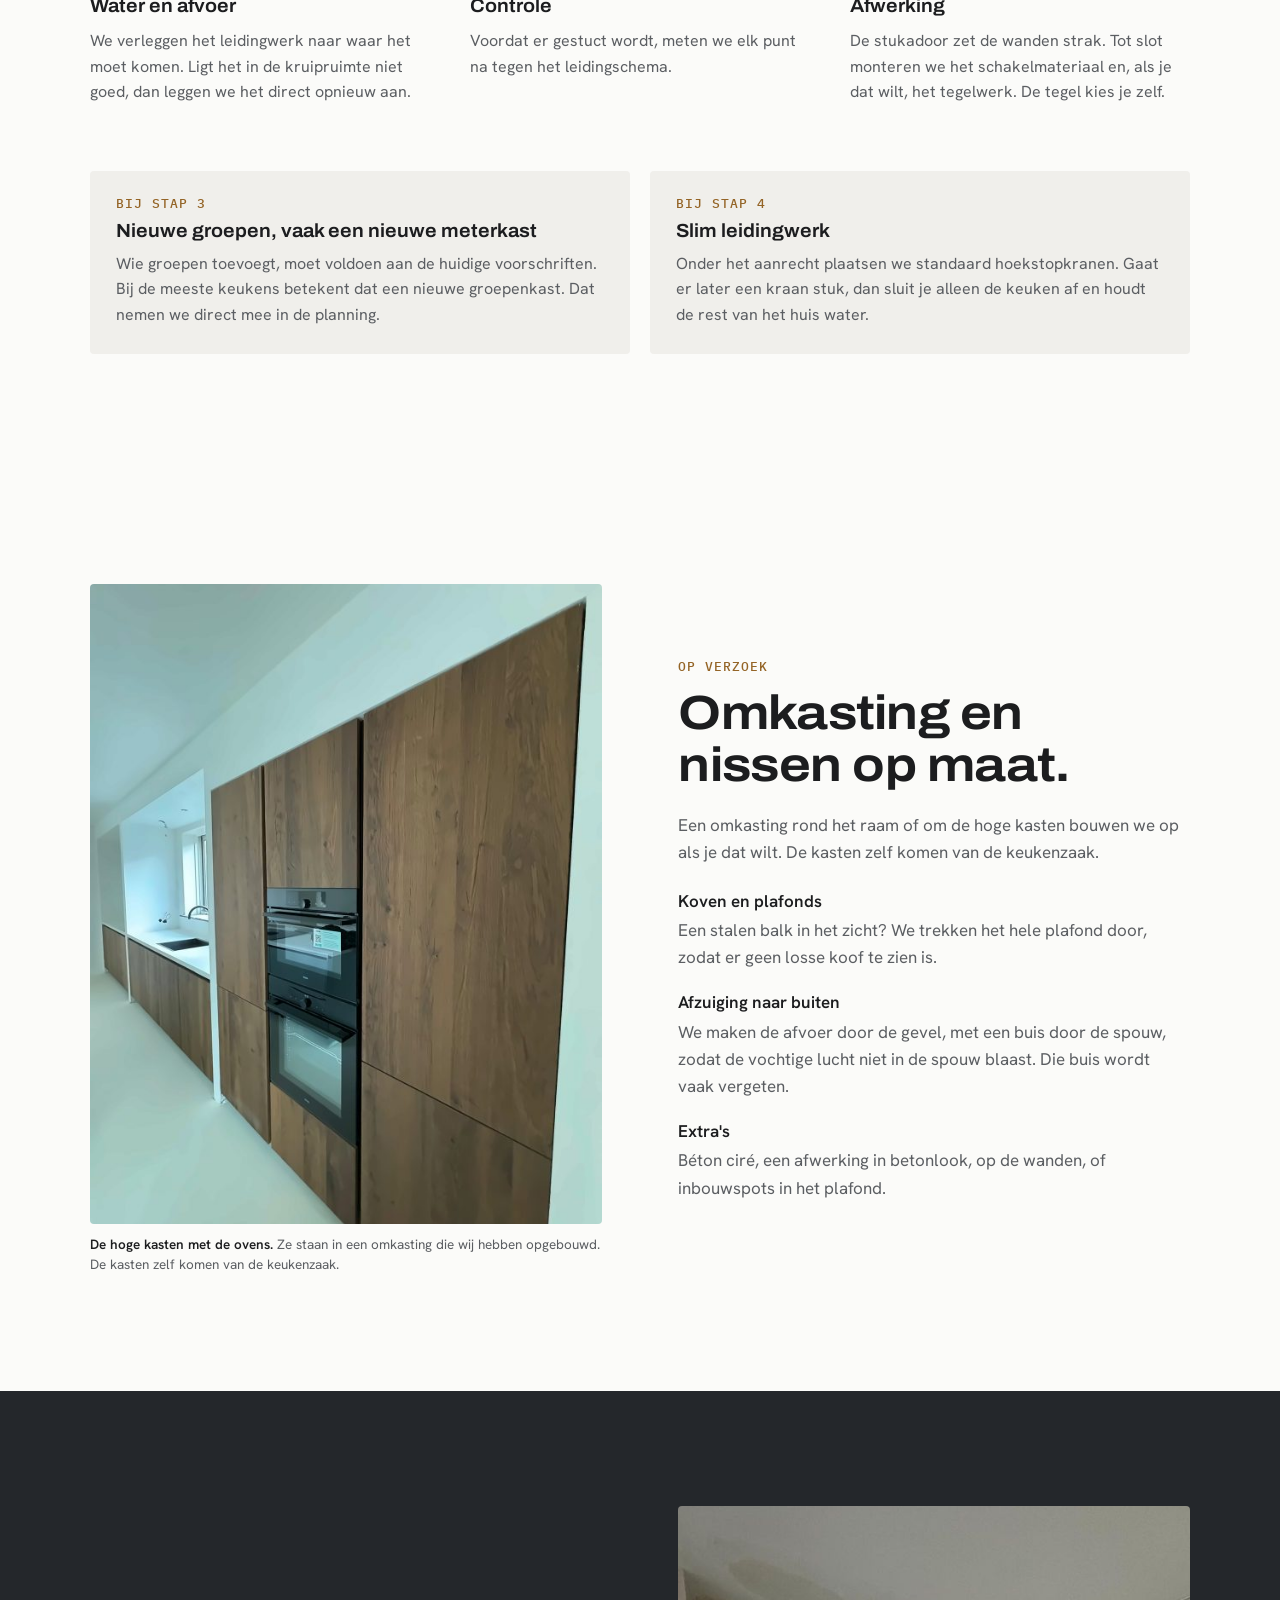
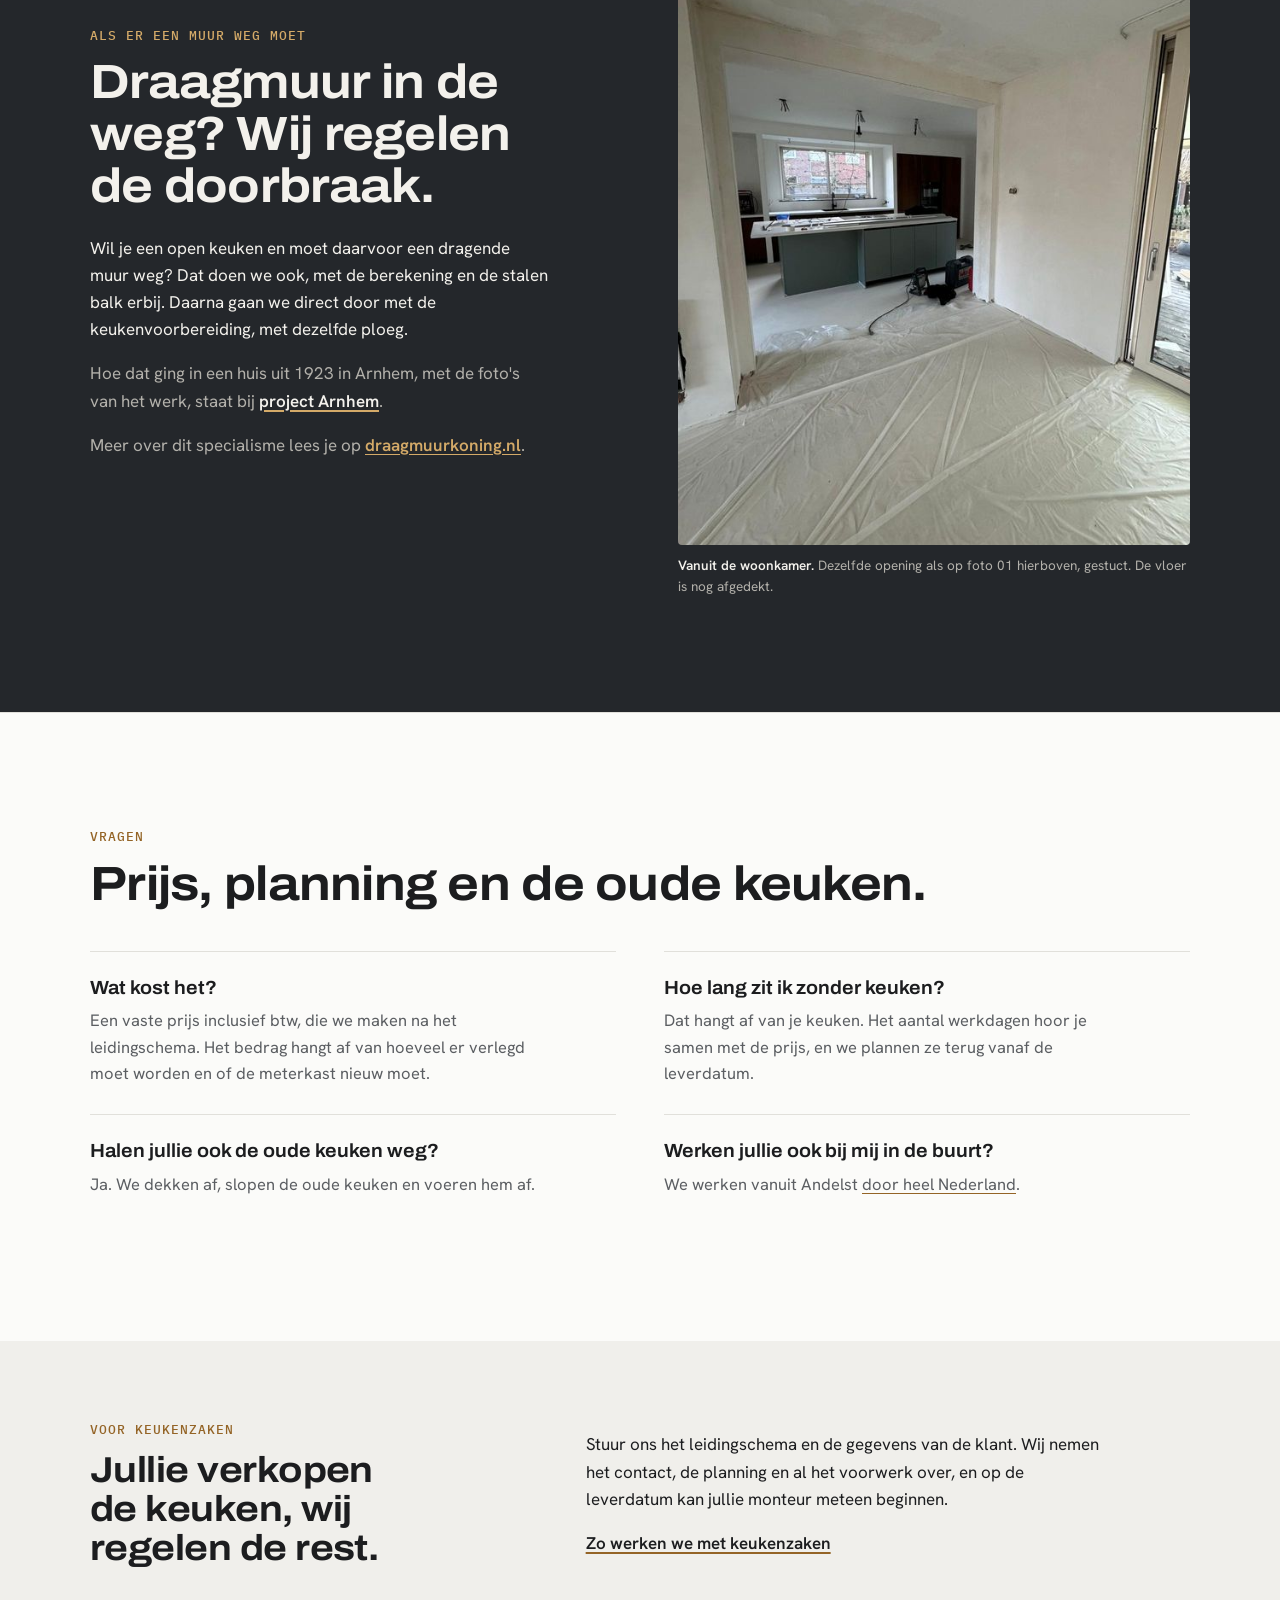
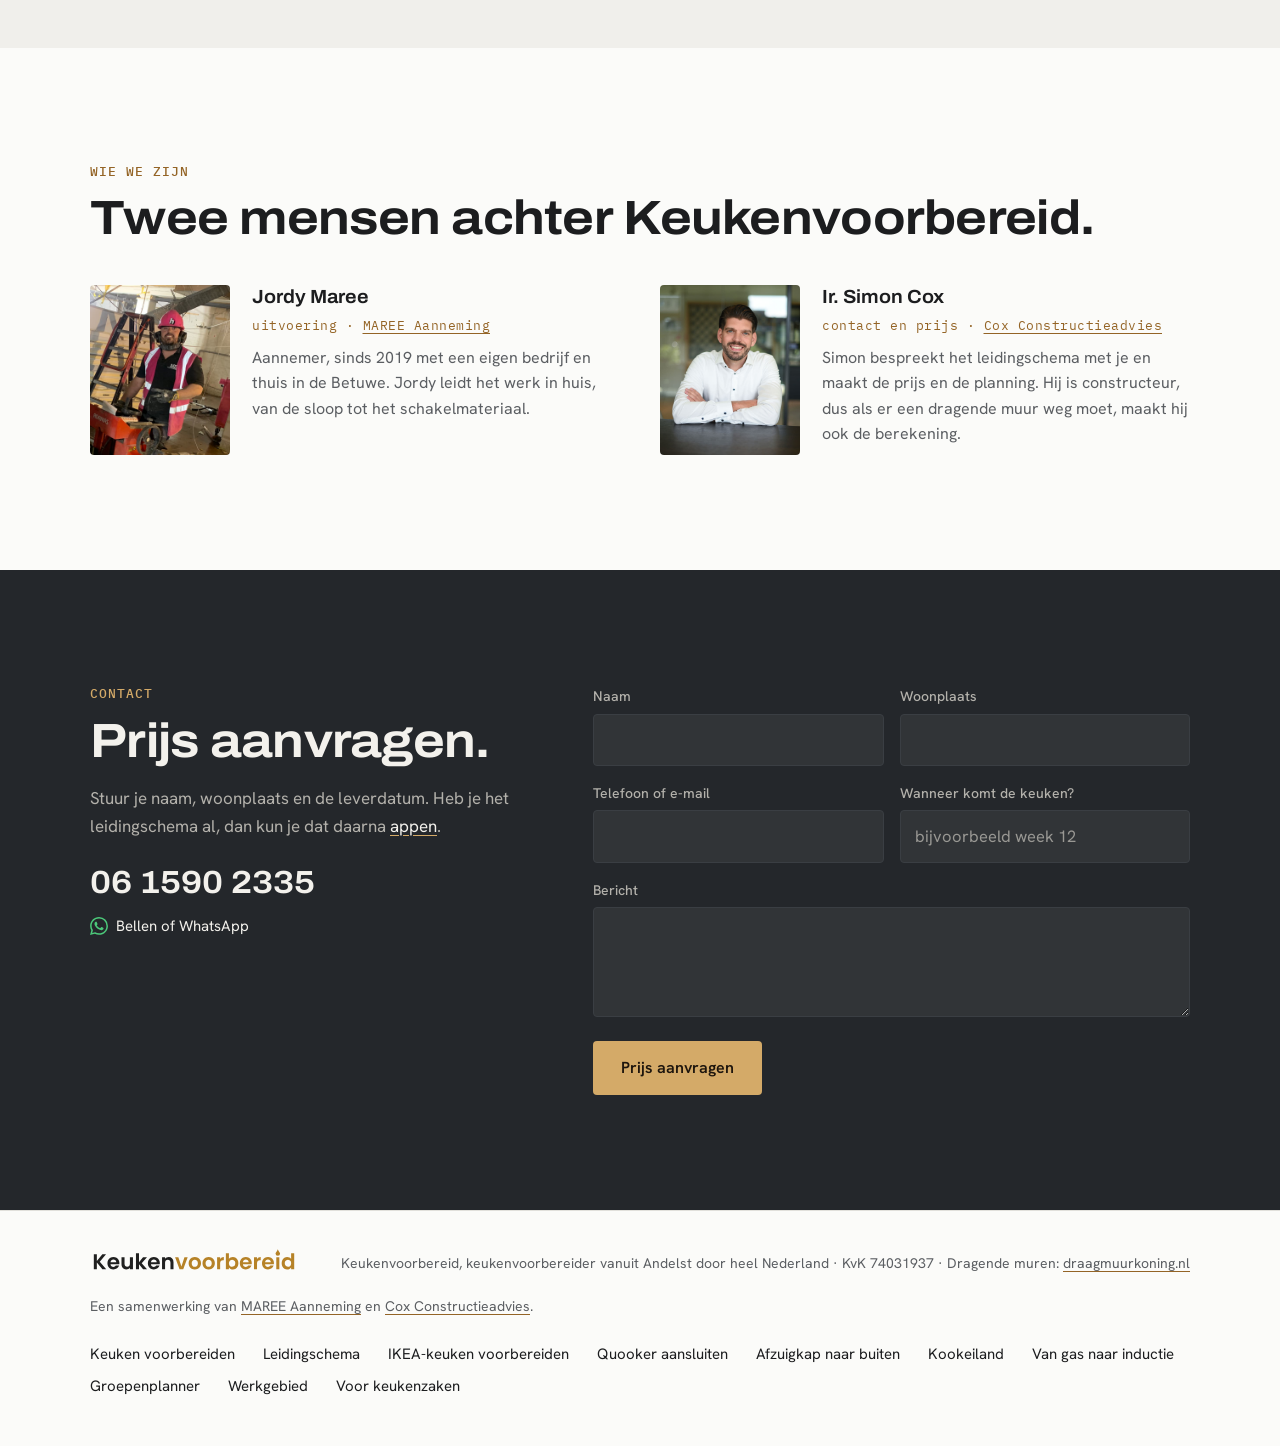
==== commit 08bbedf9: "Homepage: headerfoto ontruist en verscherpt, 2400 px voor brede schermen Co-Authored-By: Claude Opus" ====
--- a/index.html
+++ b/index.html
@@ -186,8 +186,8 @@
 
   <section class="opening foto">
     <picture>
-      <source media="(max-width: 860px)" srcset="/images/foto/4_hoge_kasten.jpg" width="1200" height="1600">
-      <img src="/images/foto/3_wand_klaar.jpg" srcset="/images/foto/klein/3_wand_klaar.jpg 800w, /images/foto/3_wand_klaar.jpg 1600w" sizes="100vw" alt="Een lichte, gestucte keukenruimte met donkere houten kasten tegen de achterwand, een spoelbak onder het raam in een witte omkasting met nissen, en een kookeiland op de voorgrond." width="1600" height="1200" fetchpriority="high">
+      <source media="(max-width: 860px)" srcset="/images/foto/4_hoge_kasten.jpg 1200w, /images/foto/groot/4_hoge_kasten.jpg 1800w" sizes="100vw" width="1200" height="1600">
+      <img src="/images/foto/3_wand_klaar.jpg" srcset="/images/foto/klein/3_wand_klaar.jpg 800w, /images/foto/3_wand_klaar.jpg 1600w, /images/foto/groot/3_wand_klaar.jpg 2400w" sizes="100vw" alt="Een lichte, gestucte keukenruimte met donkere houten kasten tegen de achterwand, een spoelbak onder het raam in een witte omkasting met nissen, en een kookeiland op de voorgrond." width="1600" height="1200" fetchpriority="high">
     </picture>
     <div class="binnen">
       <div class="tekst">
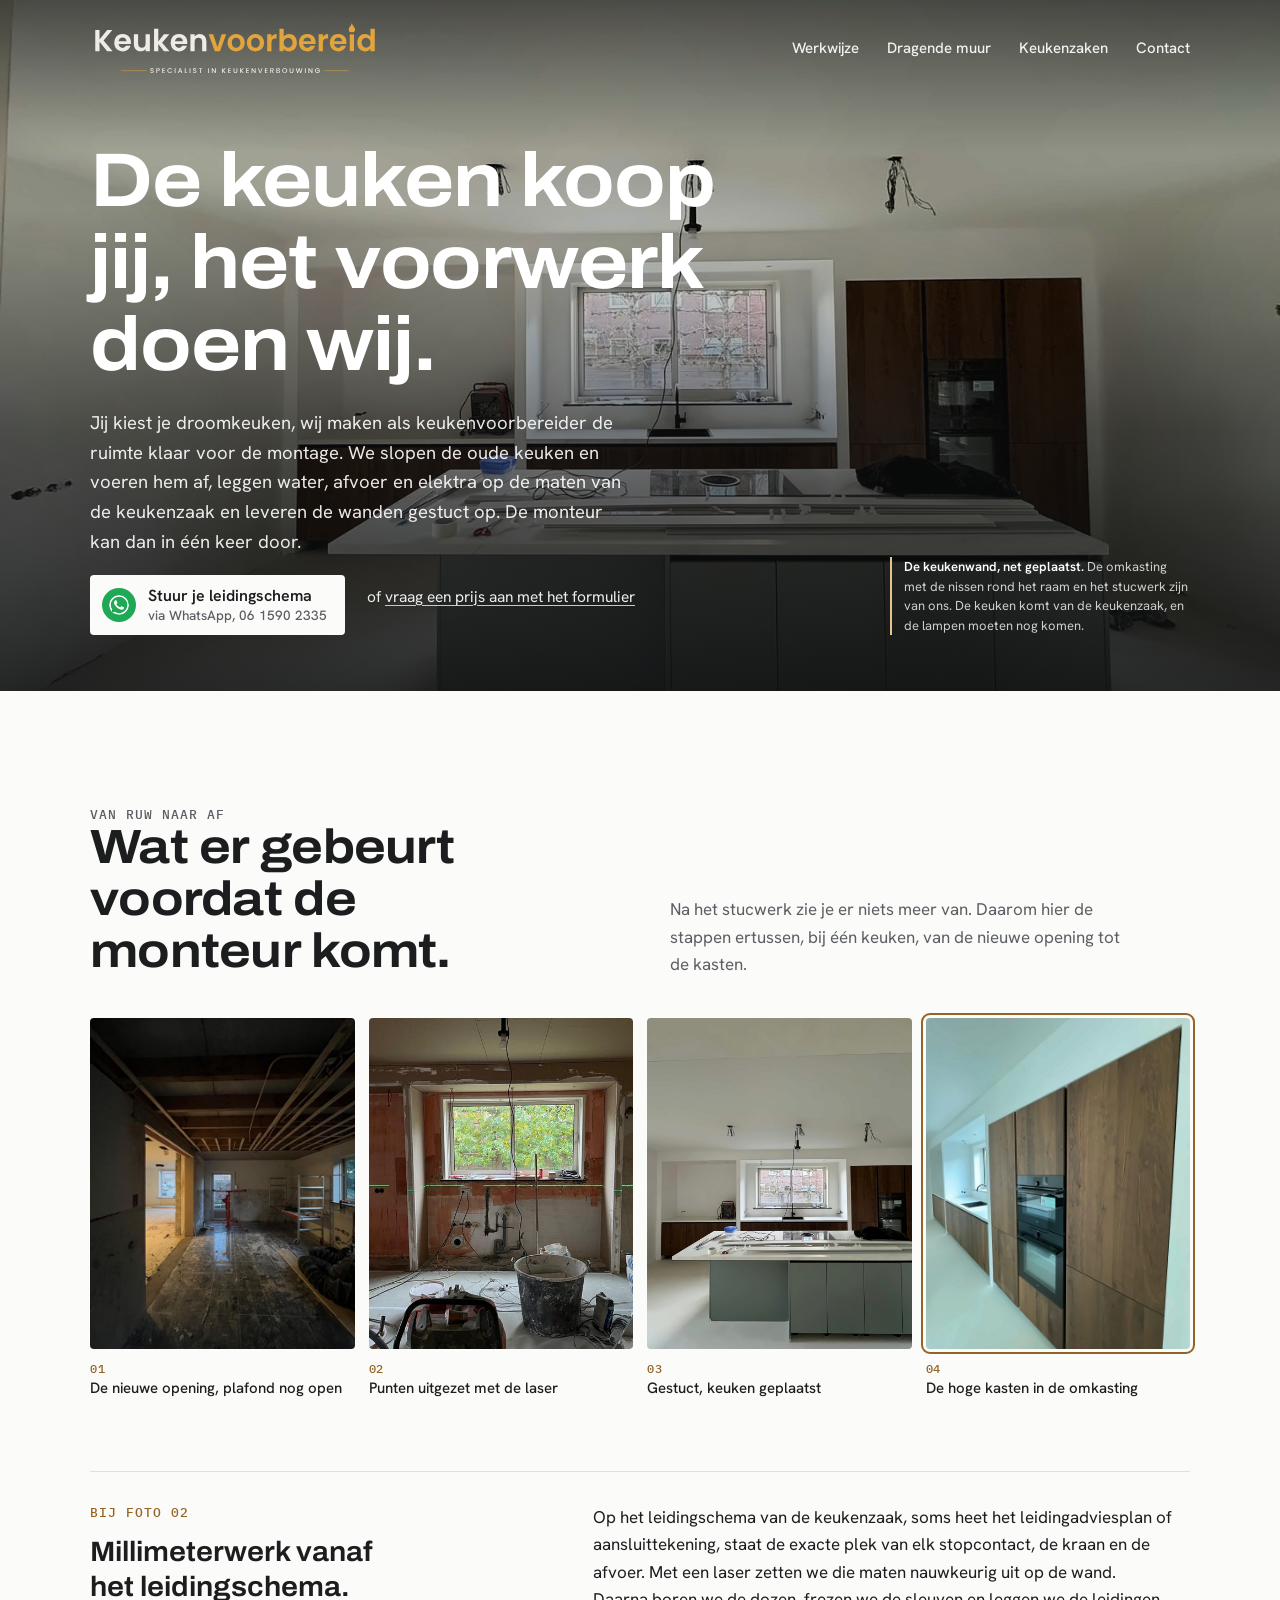
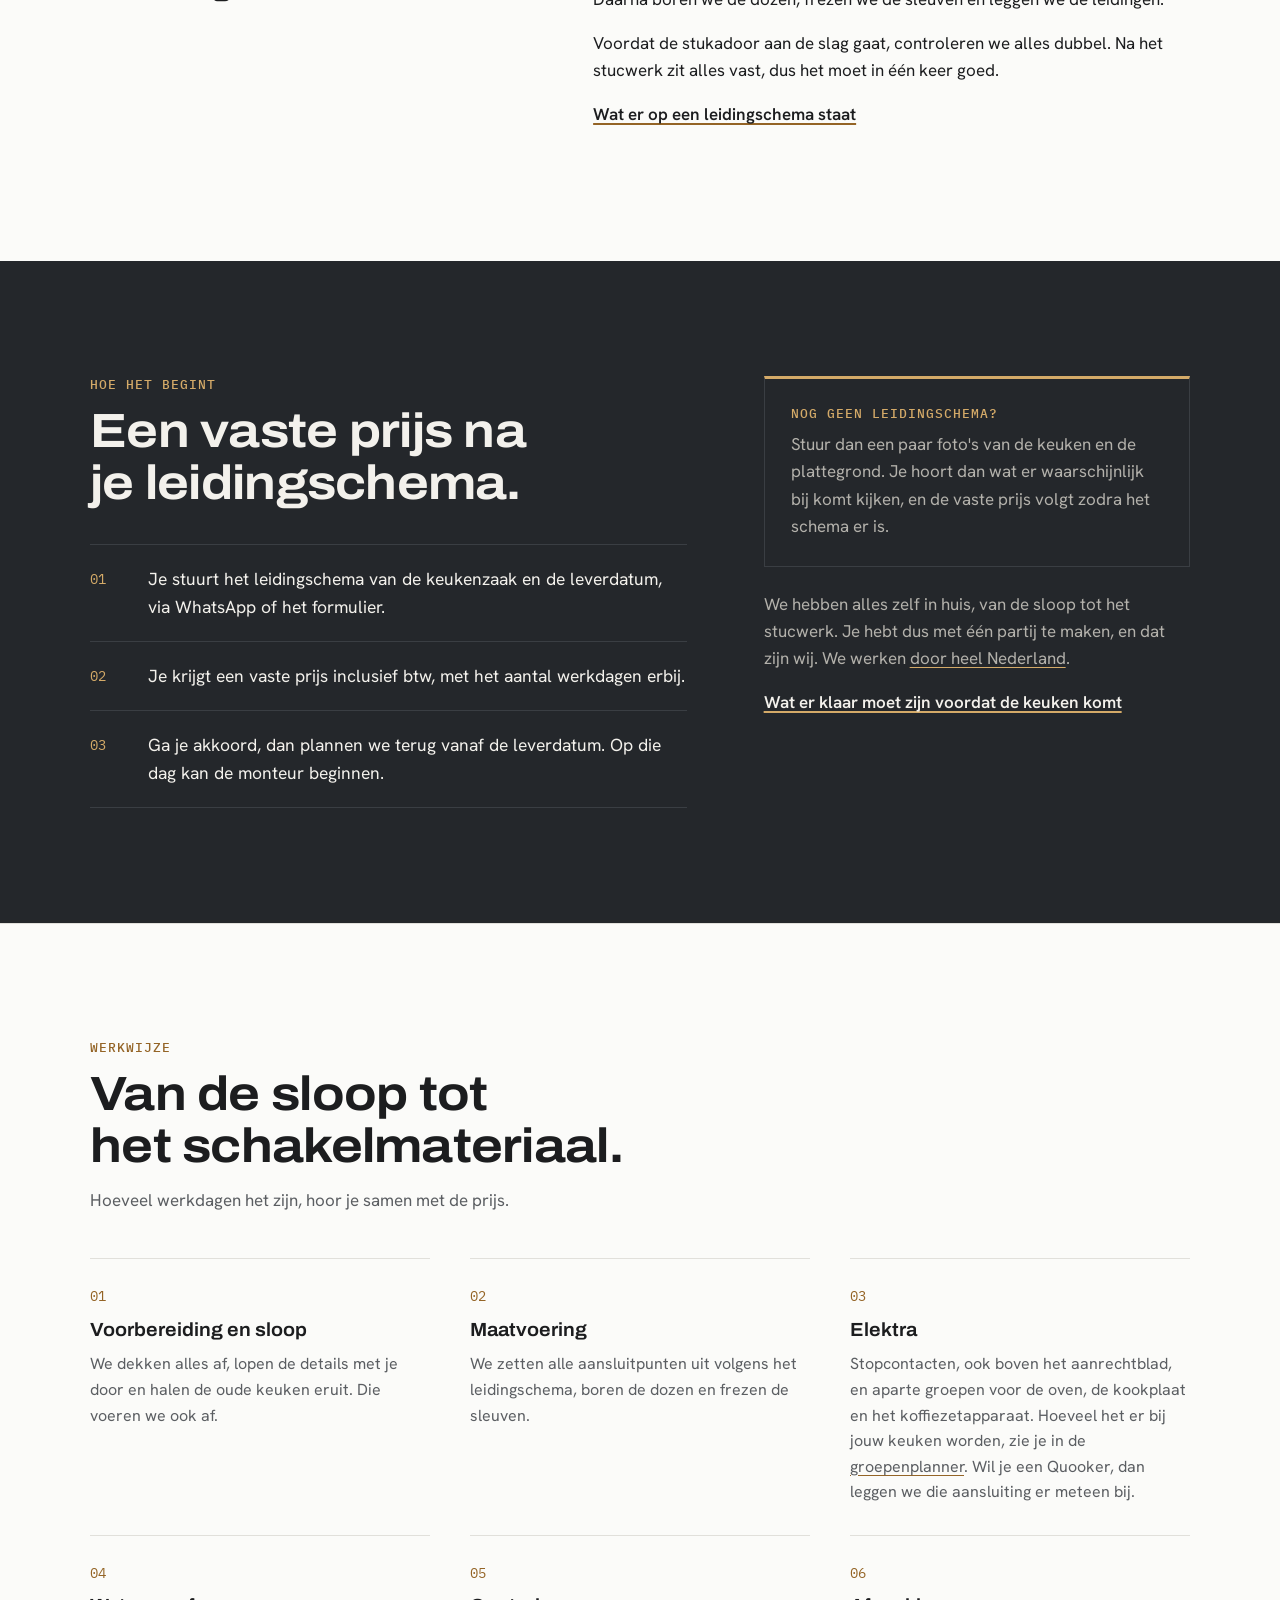
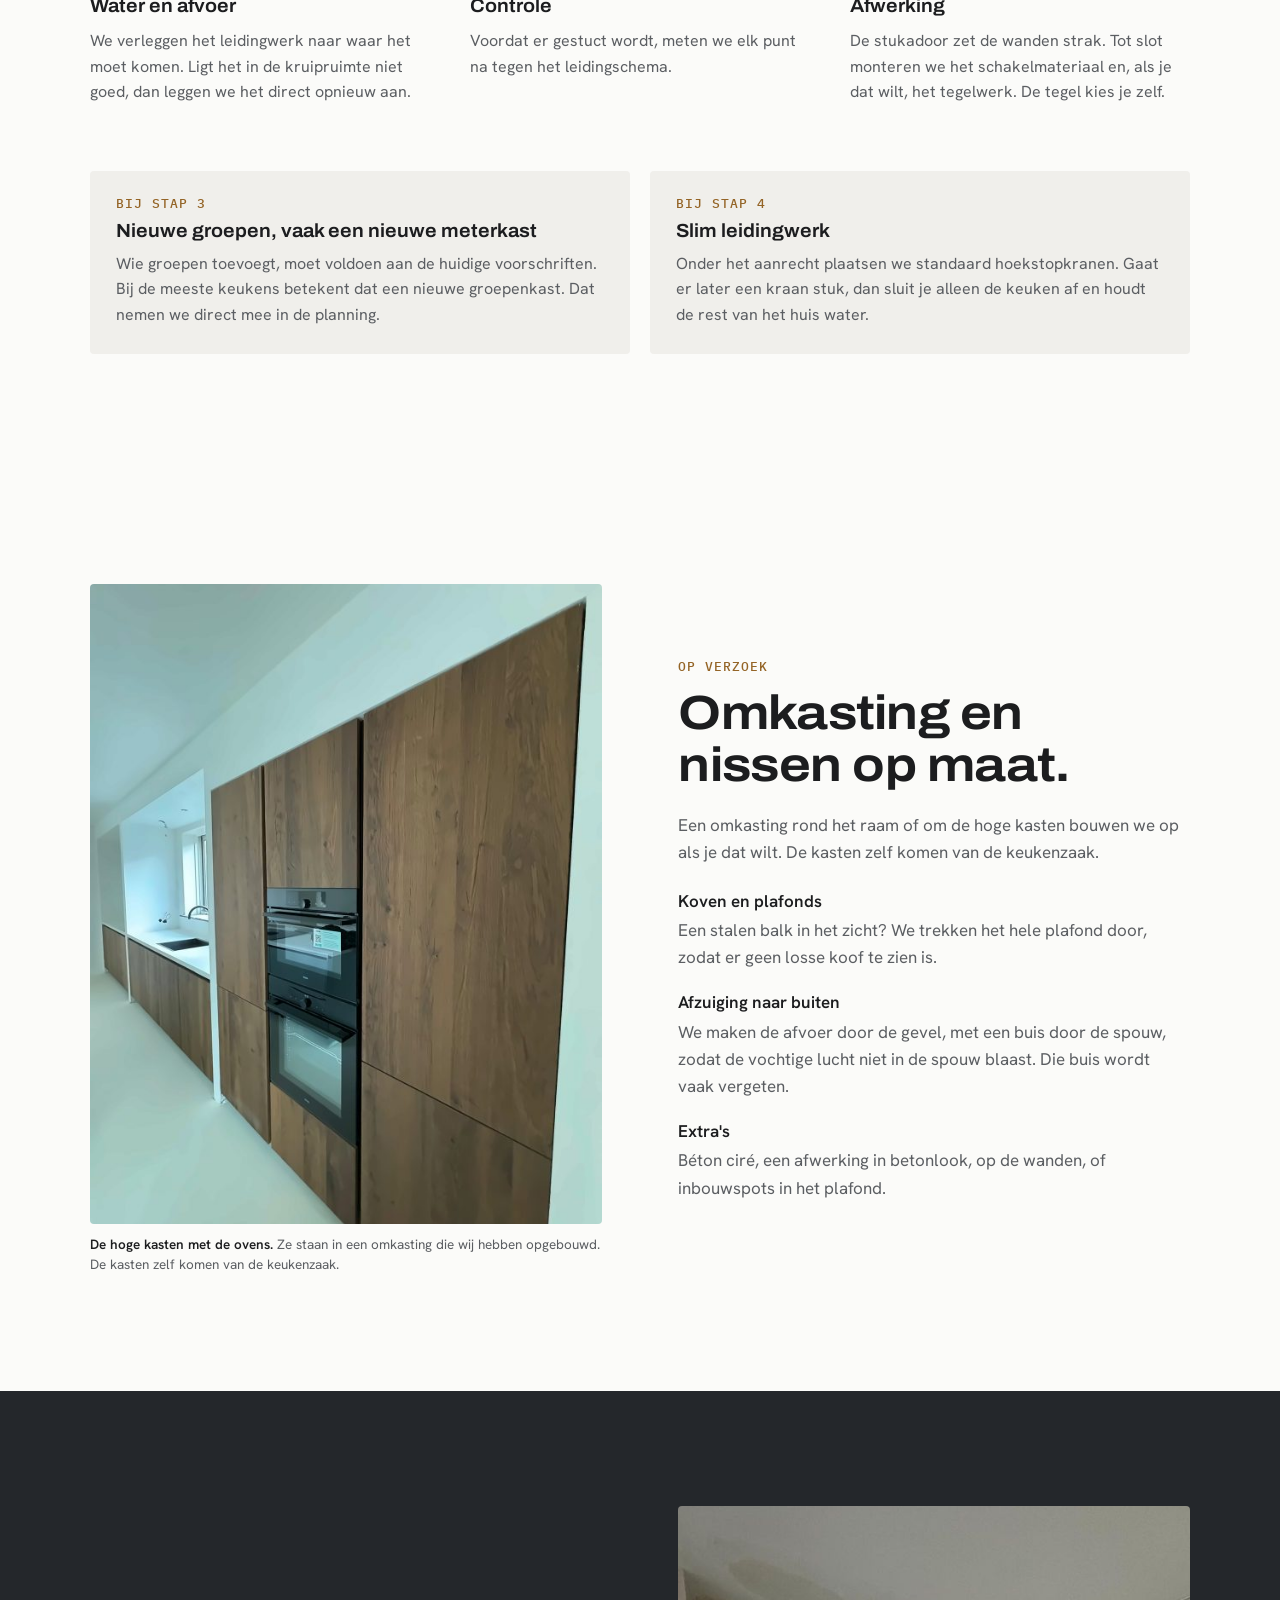
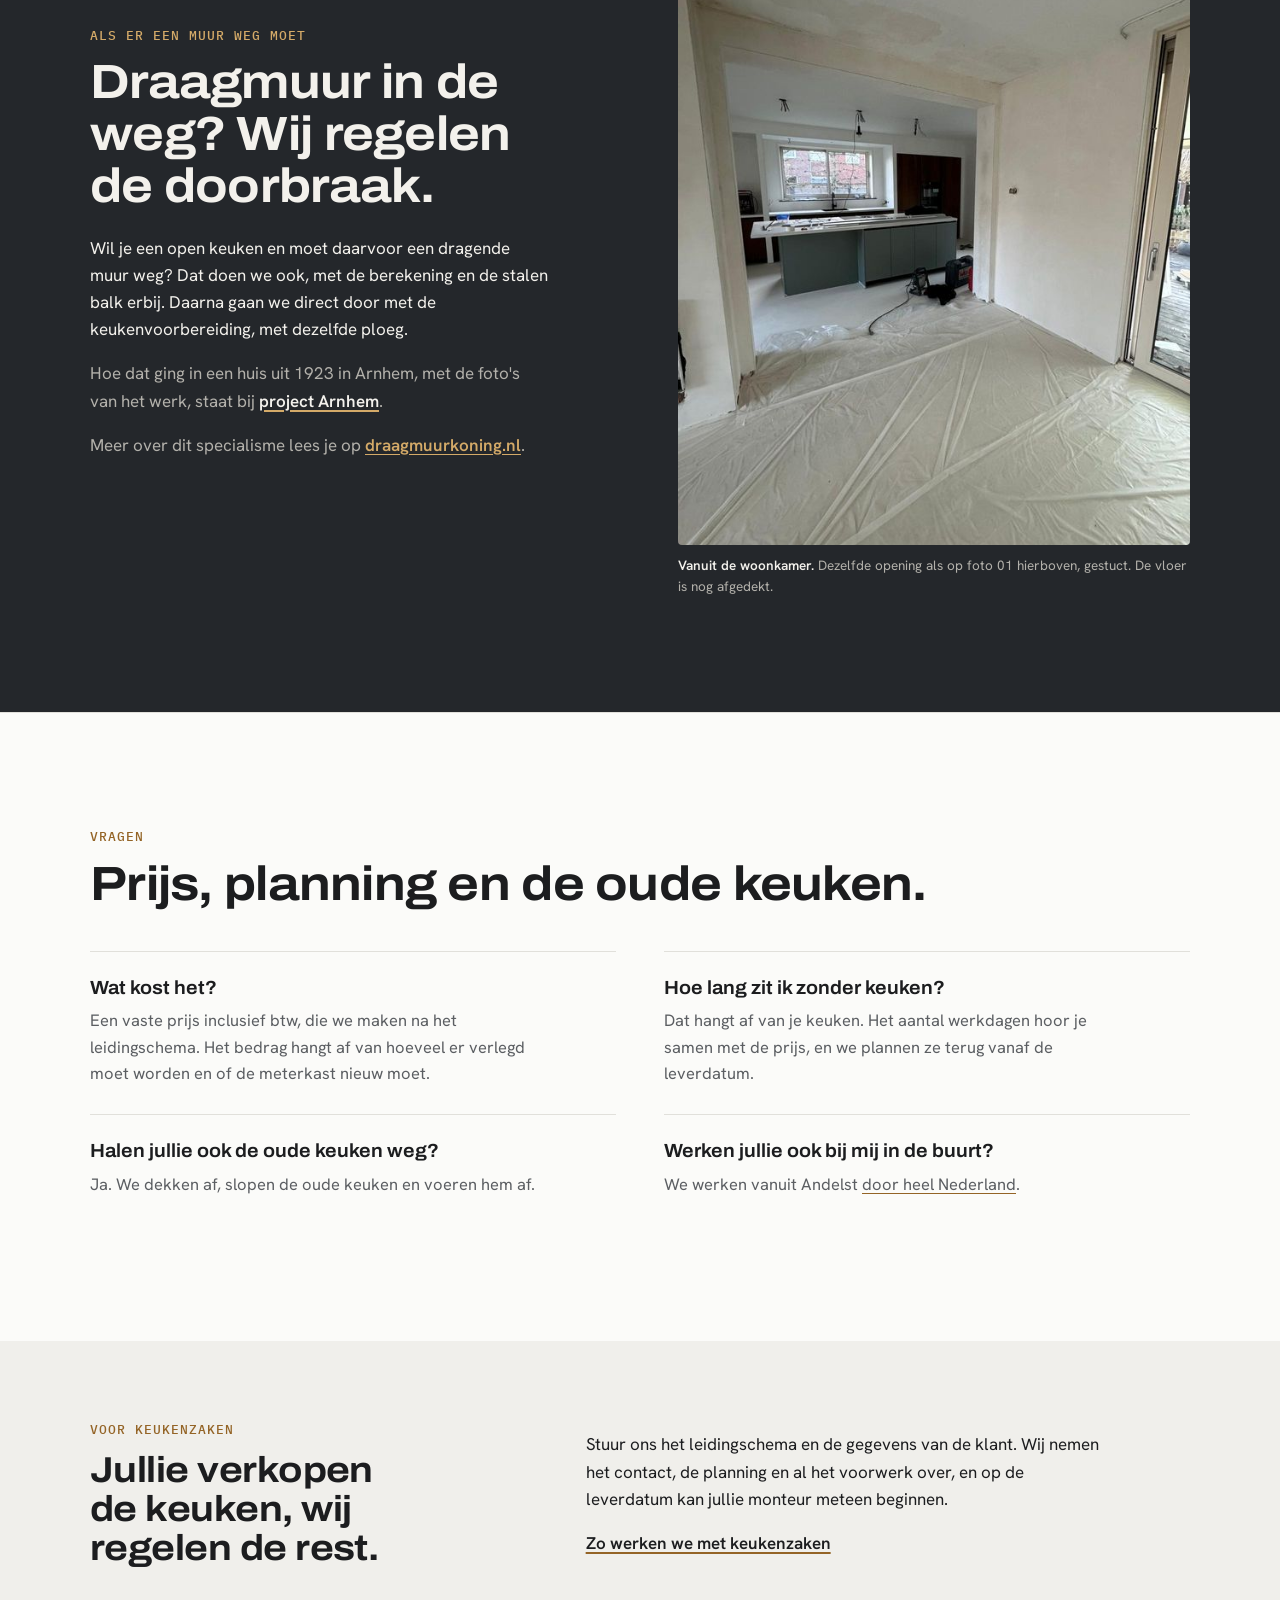
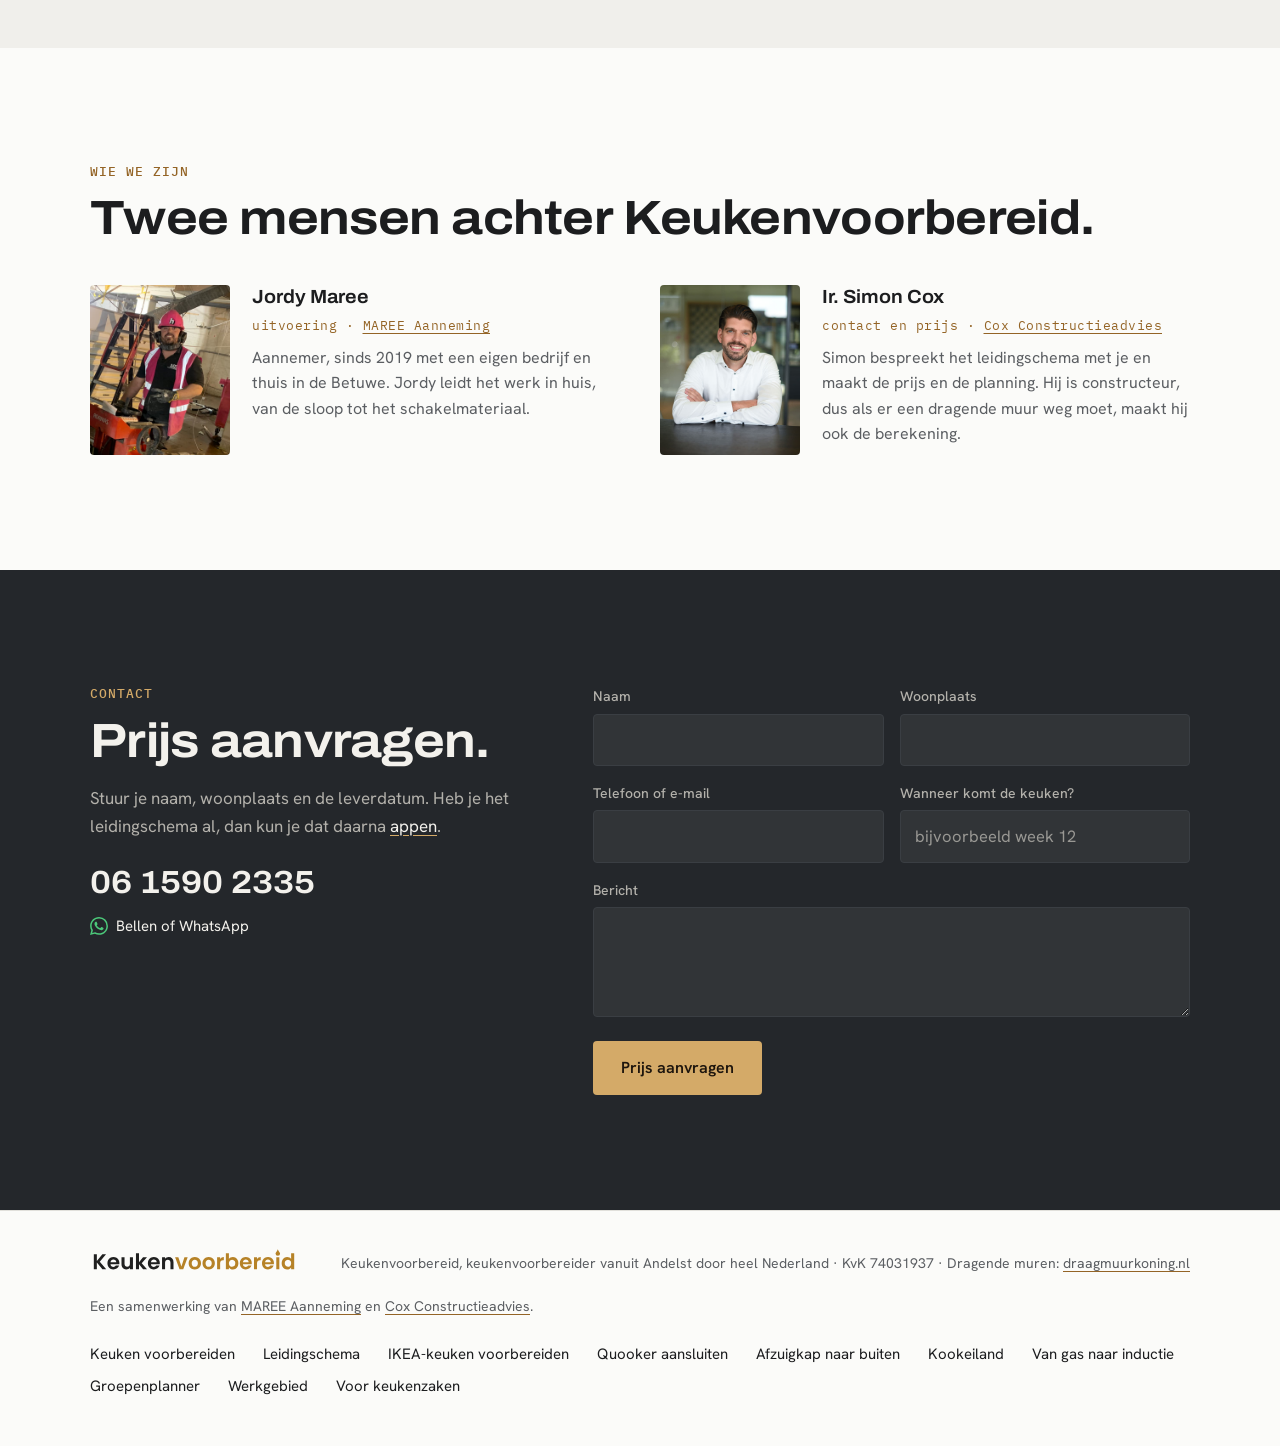
==== commit e2830b1a: "Homepage: video in de kop, van ruwe wand naar geplaatste keuken Alleen op brede schermen en zonder v" ====
--- a/index.html
+++ b/index.html
@@ -189,6 +189,21 @@
       <source media="(max-width: 860px)" srcset="/images/foto/4_hoge_kasten.jpg 1200w, /images/foto/groot/4_hoge_kasten.jpg 1800w" sizes="100vw" width="1200" height="1600">
       <img src="/images/foto/3_wand_klaar.jpg" srcset="/images/foto/klein/3_wand_klaar.jpg 800w, /images/foto/3_wand_klaar.jpg 1600w, /images/foto/groot/3_wand_klaar.jpg 2400w" sizes="100vw" alt="Een lichte, gestucte keukenruimte met donkere houten kasten tegen de achterwand, een spoelbak onder het raam in een witte omkasting met nissen, en een kookeiland op de voorgrond." width="1600" height="1200" fetchpriority="high">
     </picture>
+    <video class="kopvideo" muted loop playsinline preload="none" aria-hidden="true" tabindex="-1" data-src="/video/kop.mp4"></video>
+    <script>
+    (function () {
+      var v = document.querySelector('.kopvideo');
+      if (!v || !window.matchMedia) return;
+      if (!matchMedia('(min-width: 861px)').matches || matchMedia('(prefers-reduced-motion: reduce)').matches) return;
+      if (navigator.connection && navigator.connection.saveData) return;
+      window.addEventListener('load', function () {
+        v.addEventListener('playing', function () { v.classList.add('speelt'); }, { once: true });
+        v.src = v.getAttribute('data-src');
+        var p = v.play();
+        if (p && p.catch) p.catch(function () {});
+      });
+    })();
+    </script>
     <div class="binnen">
       <div class="tekst">
         <h1>De keuken koop jij, het voorwerk doen wij.</h1>
--- a/css/style.css
+++ b/css/style.css
@@ -117,6 +117,9 @@
   }
   .opening.foto picture, .opening.foto picture img { position: absolute; inset: 0; width: 100%; height: 100%; }
   .opening.foto picture img { object-fit: cover; object-position: 50% 55%; border-radius: 0; aspect-ratio: auto; }
+  .opening.foto .kopvideo { position: absolute; inset: 0; width: 100%; height: 100%; object-fit: cover; object-position: 50% 55%; opacity: 0; transition: opacity .8s ease; }
+  .opening.foto .kopvideo.speelt { opacity: 1; }
+  @media (max-width: 860px), (prefers-reduced-motion: reduce) { .opening.foto .kopvideo { display: none; } }
   .opening.foto::after { content: ""; position: absolute; inset: 0; background:
     linear-gradient(180deg, rgba(14,15,16,.55) 0%, rgba(14,15,16,0) 22%),
     linear-gradient(0deg, rgba(14,15,16,.86) 0%, rgba(14,15,16,.55) 38%, rgba(14,15,16,0) 70%); }
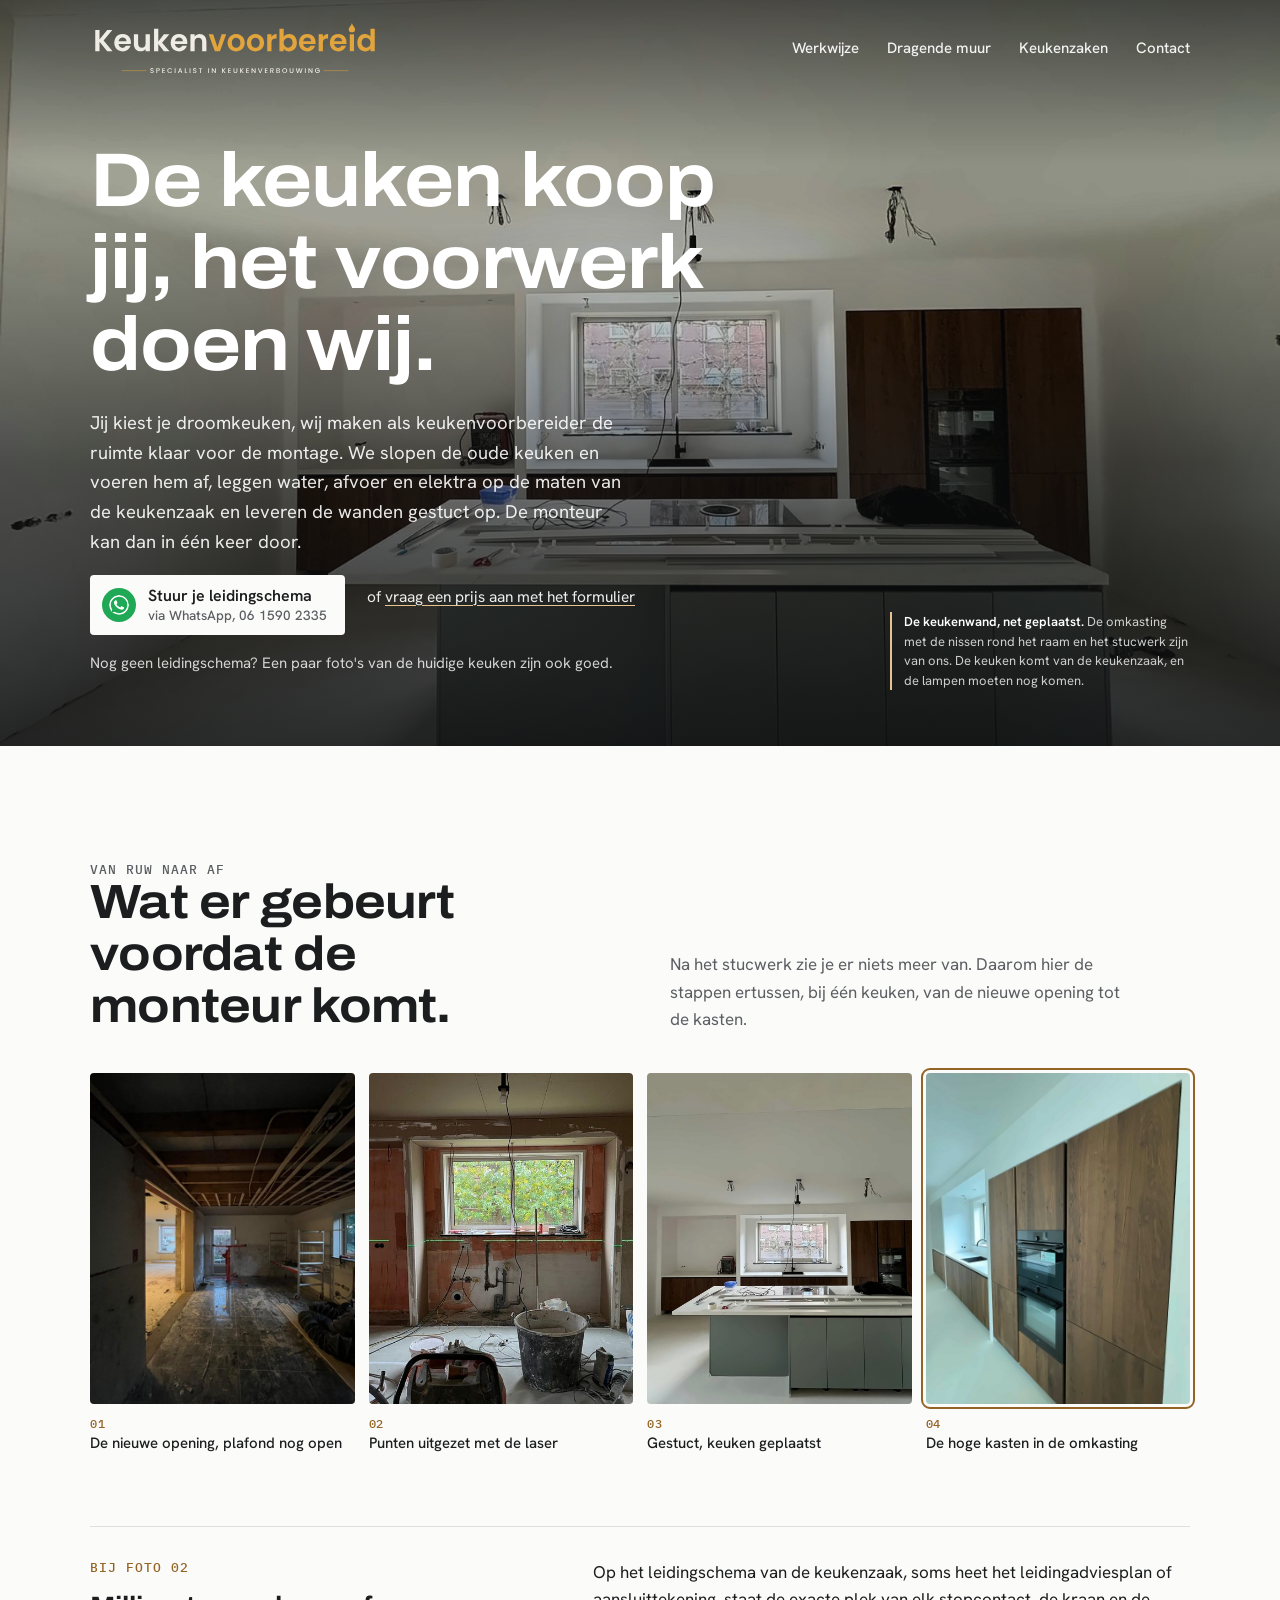
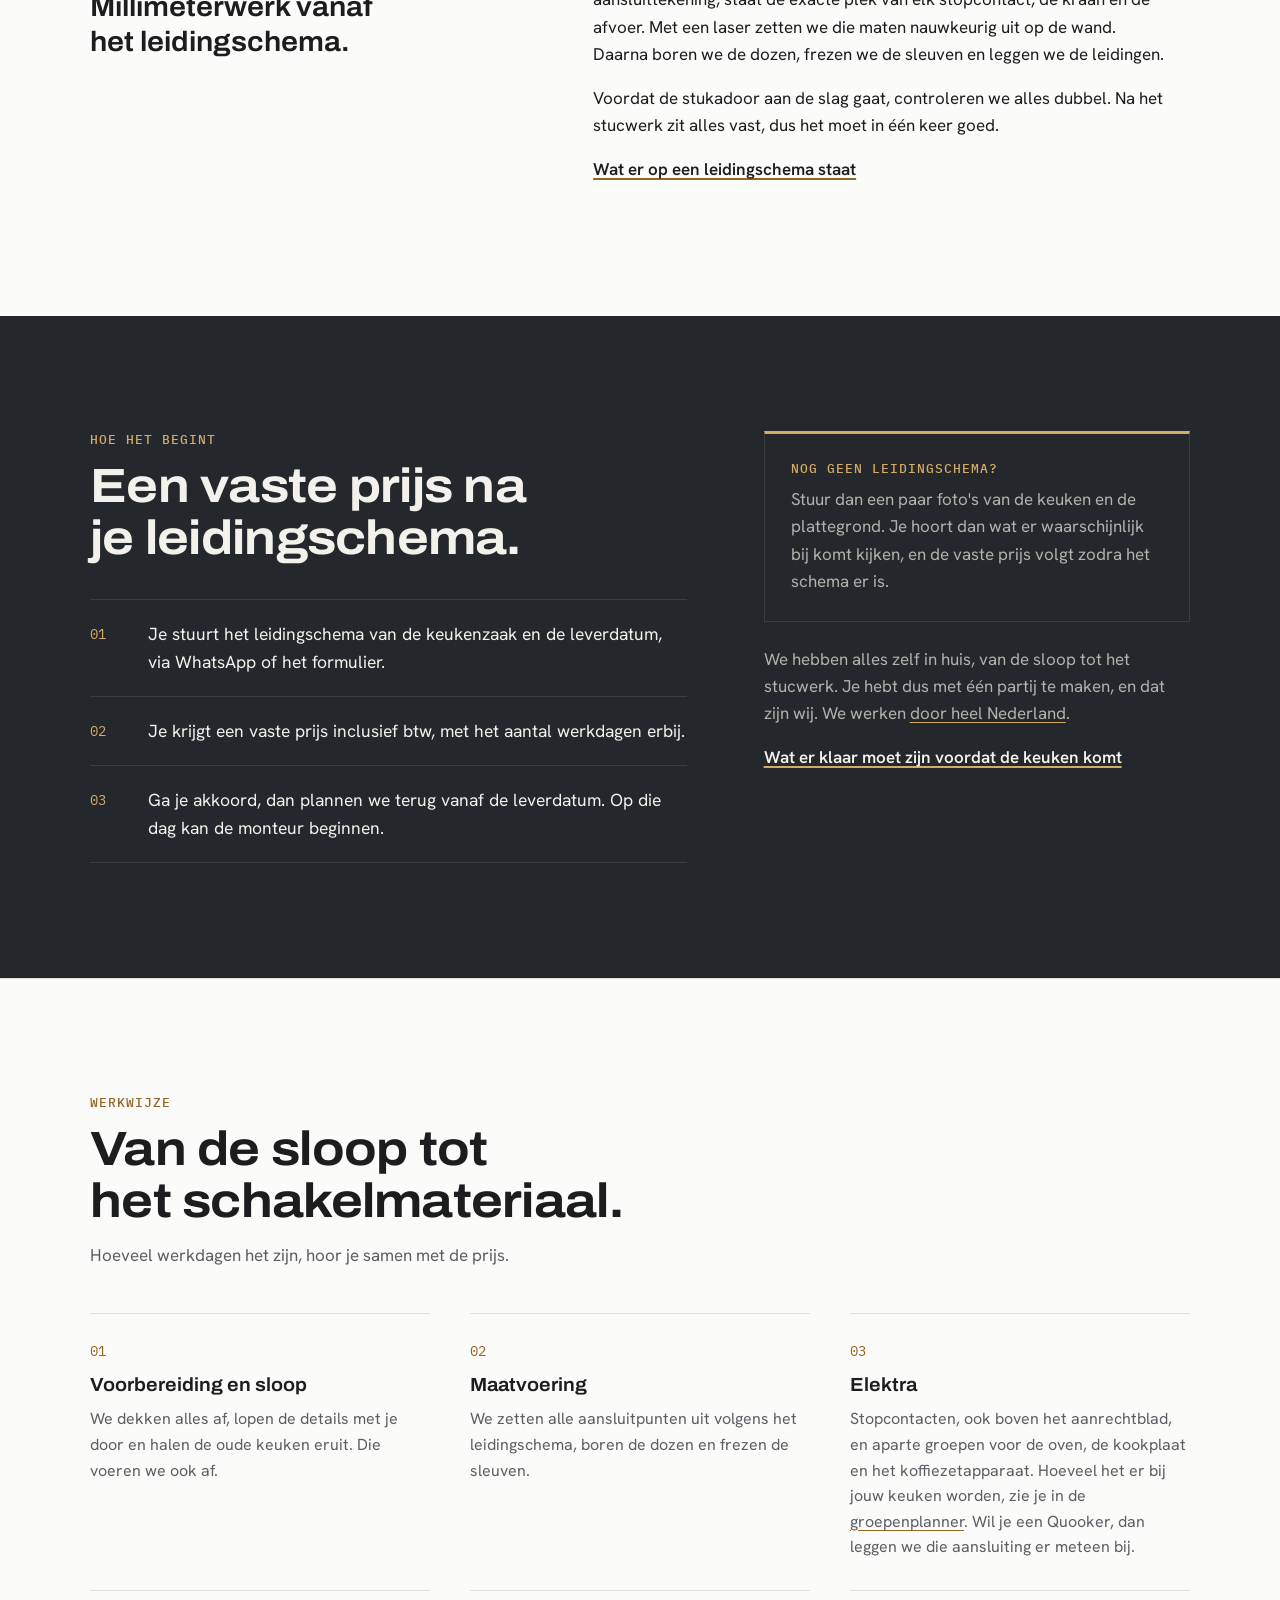
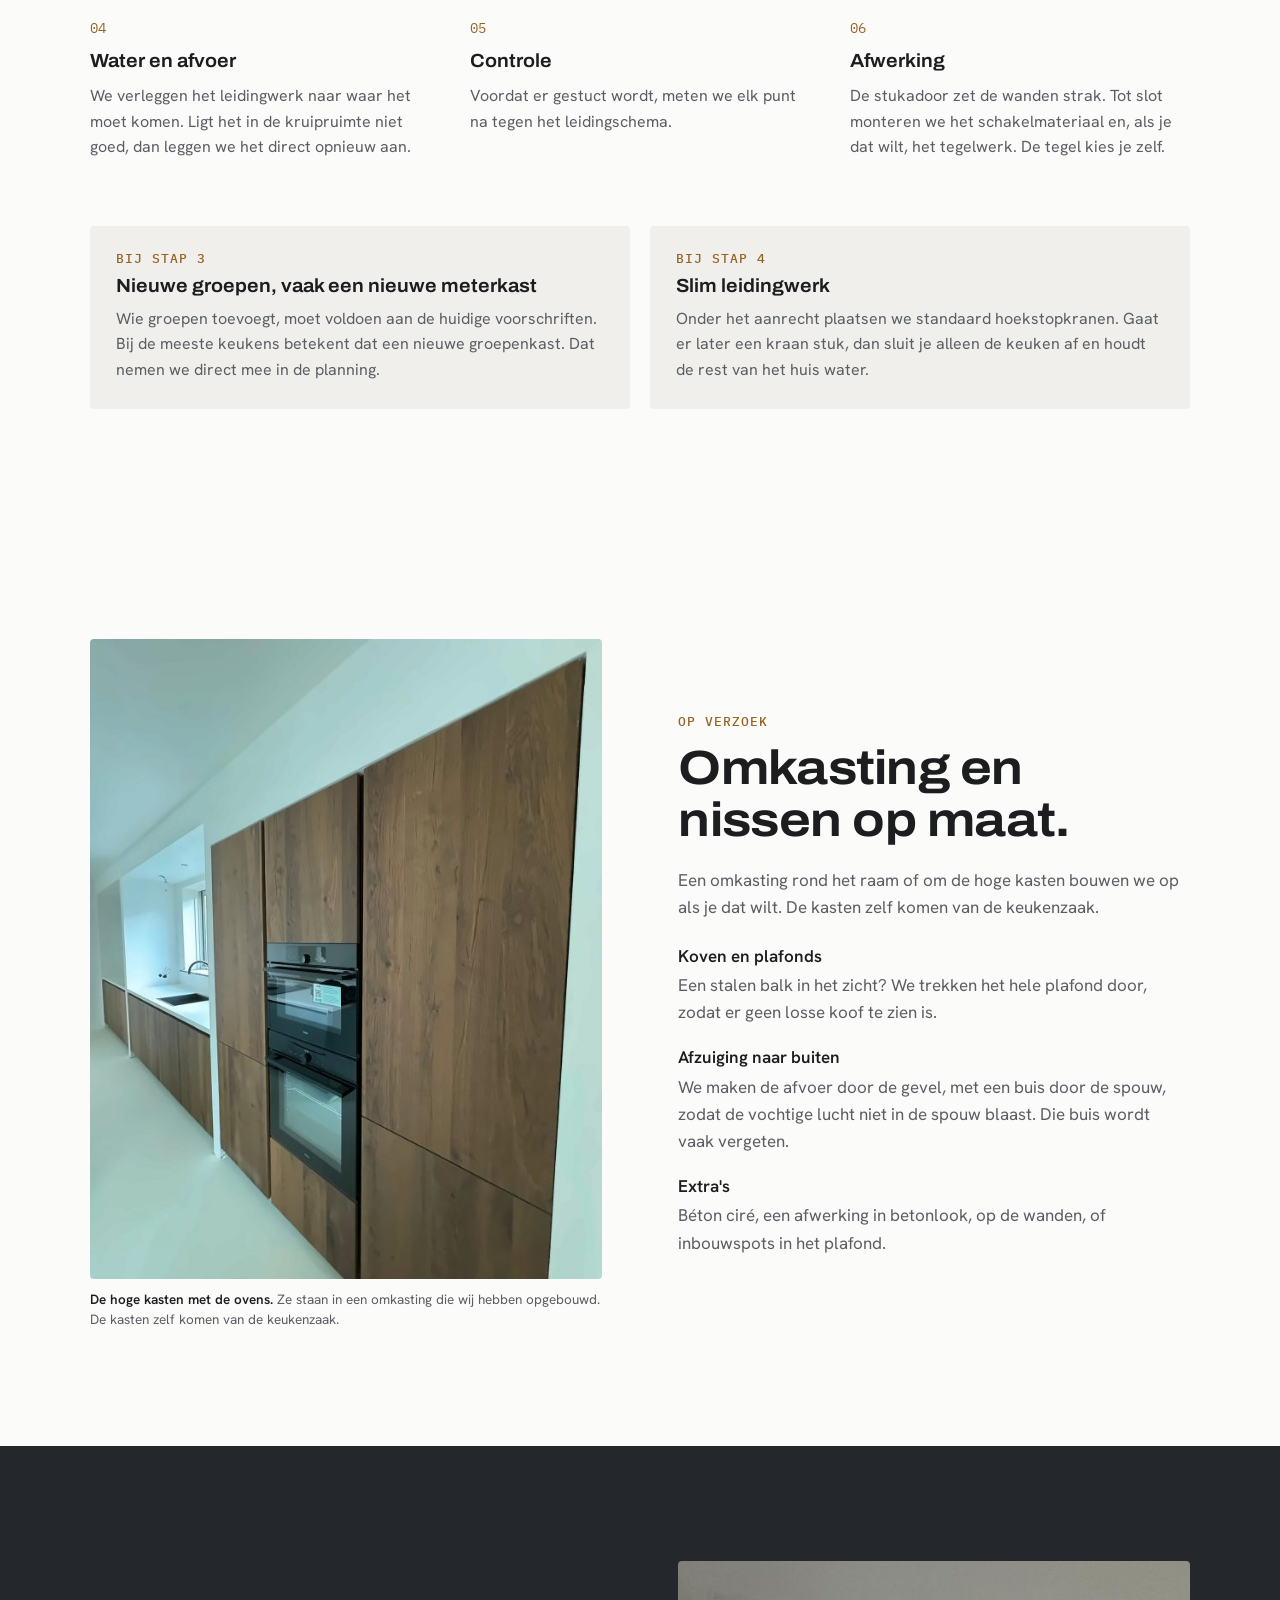
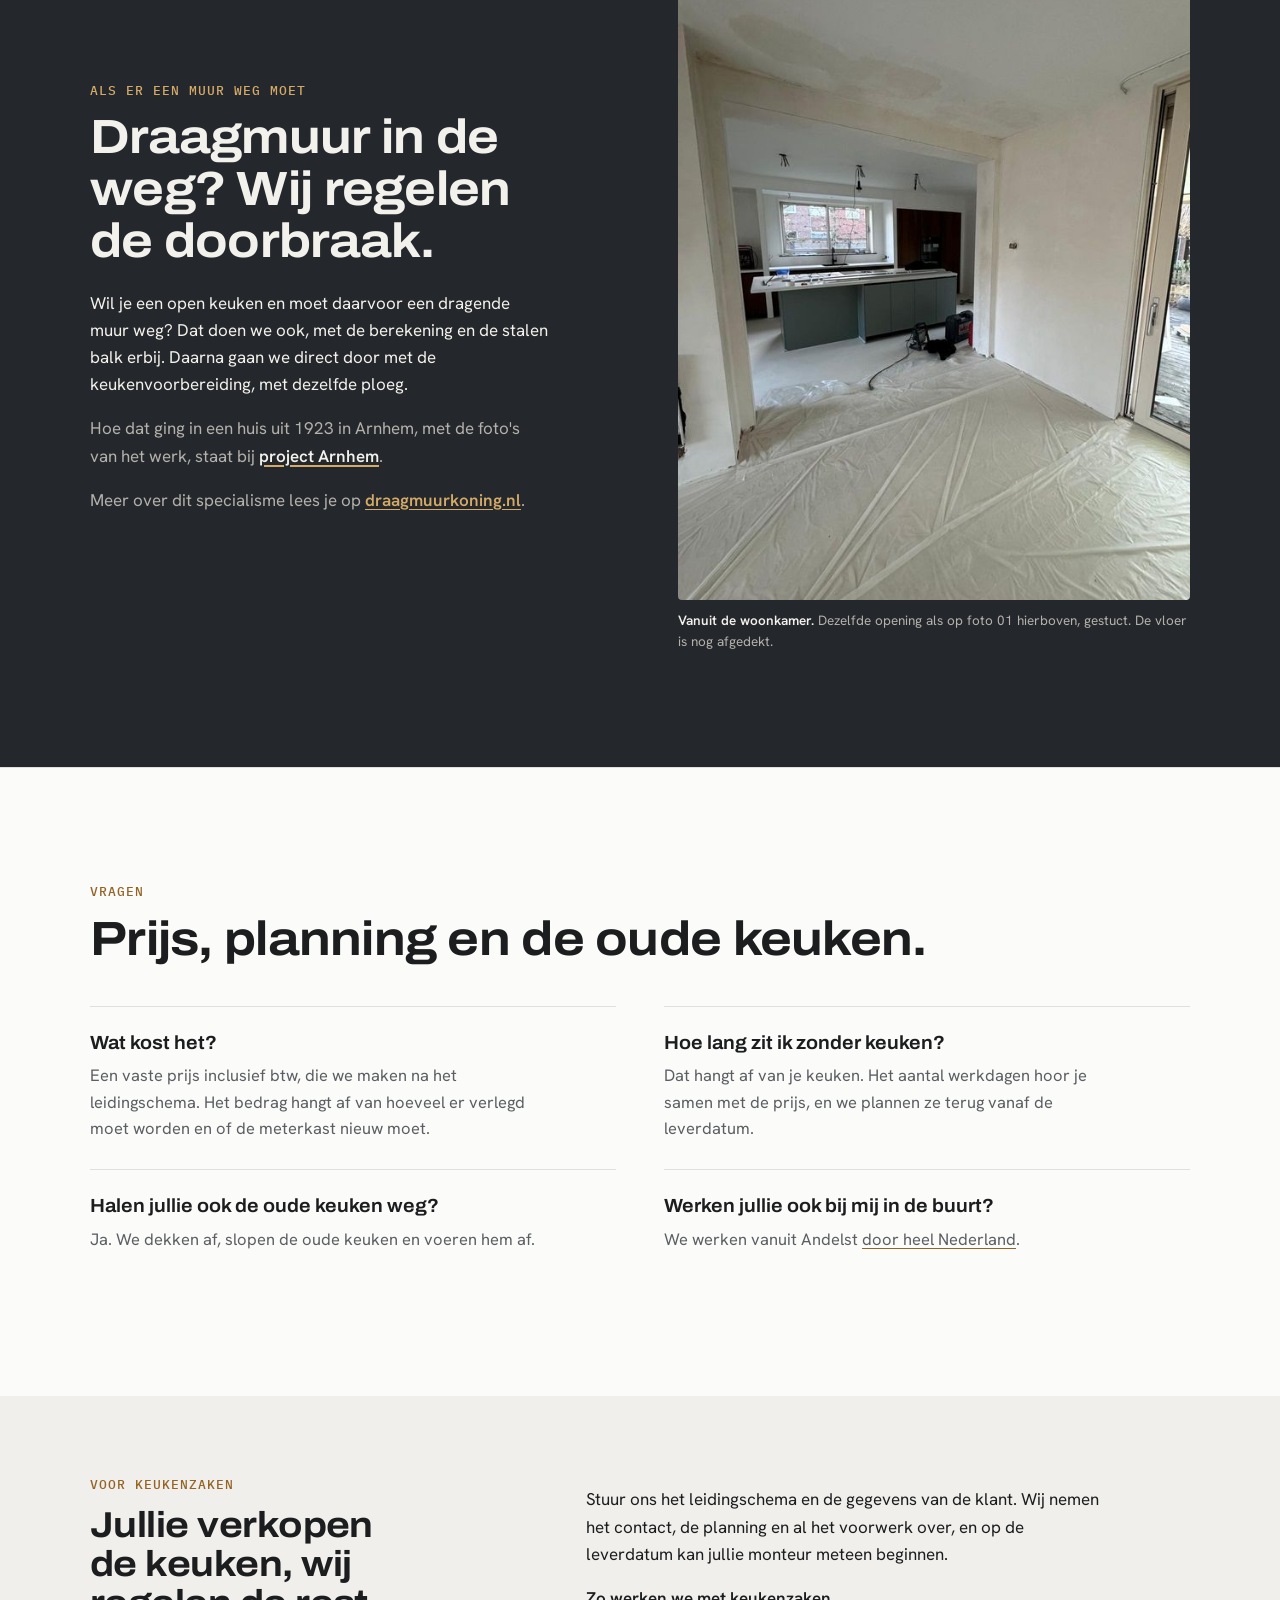
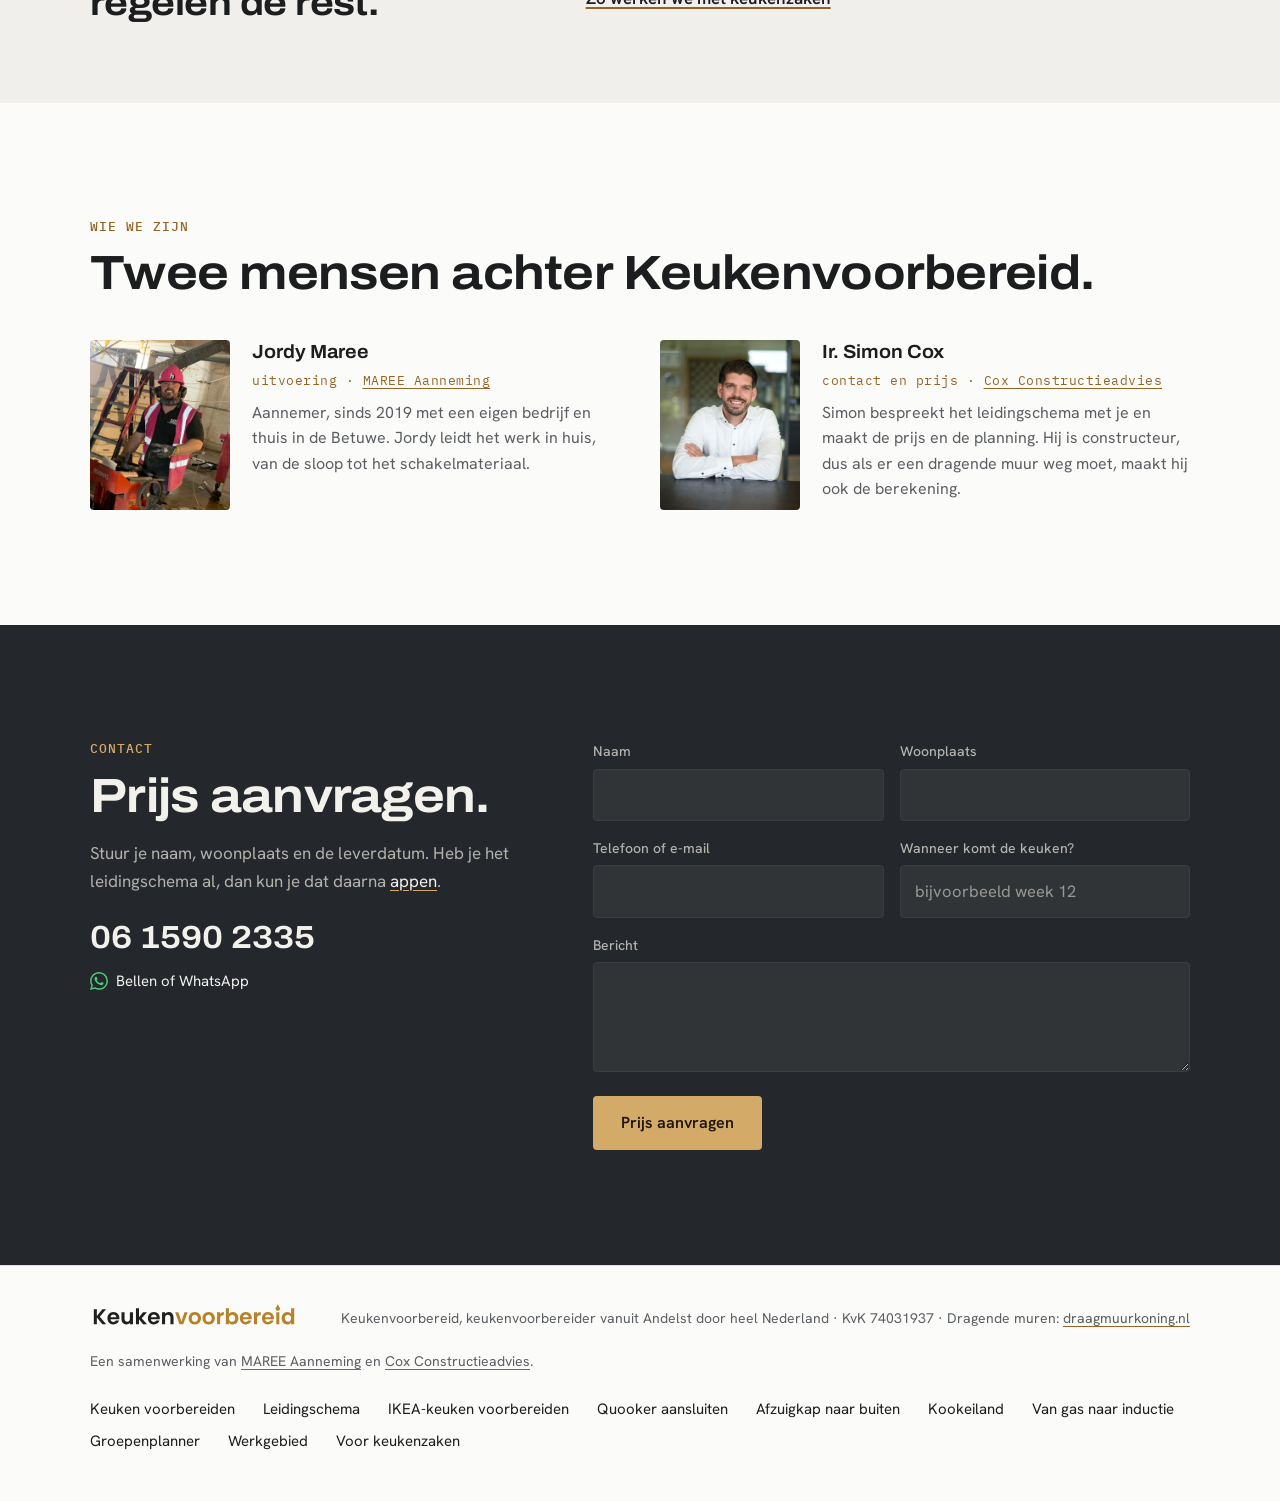
==== commit 938e0838: "Kortere titels, regel zonder leidingschema bij de knop, contactklikken tellen - Titels en beschrijvi" ====
--- a/index.html
+++ b/index.html
@@ -3,13 +3,13 @@
 <head>
 <meta charset="utf-8">
 <meta name="viewport" content="width=device-width, initial-scale=1">
-<title>Keuken laten voorbereiden door een keukenvoorbereider | Keukenvoorbereid</title>
-<meta name="description" content="Keukenvoorbereider vanuit Andelst, door heel Nederland. De keuken koop jij, het voorwerk doen wij: sloop en afvoer, elektra en meterkast, water en afvoer, stucwerk en tegels, op het leidingschema van de keukenzaak.">
+<title>Keuken laten voorbereiden door een keukenvoorbereider</title>
+<meta name="description" content="Keukenvoorbereider vanuit Andelst, door heel Nederland. De keuken koop jij, het voorwerk doen wij: sloop, elektra, water en afvoer, stucwerk en tegels.">
 <link rel="canonical" href="https://www.keukenvoorbereid.nl/">
 <meta property="og:type" content="website">
 <meta property="og:site_name" content="Keukenvoorbereid">
-<meta property="og:title" content="Keuken laten voorbereiden door een keukenvoorbereider | Keukenvoorbereid">
-<meta property="og:description" content="Keukenvoorbereider vanuit Andelst, door heel Nederland. De keuken koop jij, het voorwerk doen wij: sloop en afvoer, elektra en meterkast, water en afvoer, stucwerk en tegels, op het leidingschema van de keukenzaak.">
+<meta property="og:title" content="Keuken laten voorbereiden door een keukenvoorbereider">
+<meta property="og:description" content="Keukenvoorbereider vanuit Andelst, door heel Nederland. De keuken koop jij, het voorwerk doen wij: sloop, elektra, water en afvoer, stucwerk en tegels.">
 <meta property="og:locale" content="nl_NL">
 <meta property="og:url" content="https://www.keukenvoorbereid.nl/">
 <meta property="og:image" content="https://www.keukenvoorbereid.nl/images/og_keukenwand.jpg">
@@ -197,7 +197,7 @@
       if (!matchMedia('(min-width: 861px)').matches || matchMedia('(prefers-reduced-motion: reduce)').matches) return;
       if (navigator.connection && navigator.connection.saveData) return;
       window.addEventListener('load', function () {
-        v.addEventListener('playing', function () { v.classList.add('speelt'); }, { once: true });
+        v.addEventListener('playing', function () { v.classList.add('speelt'); v.parentNode.classList.add('video-speelt'); }, { once: true });
         v.src = v.getAttribute('data-src');
         var p = v.play();
         if (p && p.catch) p.catch(function () {});
@@ -210,8 +210,9 @@
         <p class="intro">Jij kiest je droomkeuken, wij maken als keukenvoorbereider de ruimte klaar voor de montage. We slopen de oude keuken en voeren hem af, leggen water, afvoer en elektra op de maten van de keukenzaak en leveren de wanden gestuct op. De monteur kan dan in één keer door.</p>
         <div class="knoppen">
           <a class="knop wa" data-goatcounter-click="wa-opening" href="https://wa.me/31615902335?text=Hallo%2C%20ik%20wil%20mijn%20keuken%20laten%20voorbereiden.%0A%0APlaats%3A%20%0ALeverdatum%20van%20de%20keuken%3A%20%0A%0AHet%20leidingschema%20stuur%20ik%20hierbij%20mee."><svg class="ico" viewBox="0 0 24 24" fill="currentColor" aria-hidden="true"><path d="M17.472 14.382c-.297-.149-1.758-.867-2.03-.967-.273-.099-.471-.148-.67.15-.197.297-.767.966-.94 1.164-.173.199-.347.223-.644.075-.297-.15-1.255-.463-2.39-1.475-.883-.788-1.48-1.761-1.653-2.059-.173-.297-.018-.458.13-.606.134-.133.298-.347.446-.52.149-.174.198-.298.298-.497.099-.198.05-.371-.025-.52-.075-.149-.669-1.612-.916-2.207-.242-.579-.487-.5-.669-.51a12.8 12.8 0 0 0-.57-.01c-.198 0-.52.074-.792.372-.272.297-1.04 1.016-1.04 2.479 0 1.462 1.065 2.875 1.213 3.074.149.198 2.096 3.2 5.077 4.487.709.306 1.262.489 1.694.625.712.227 1.36.195 1.871.118.571-.085 1.758-.719 2.006-1.413.248-.694.248-1.289.173-1.413-.074-.124-.272-.198-.57-.347m-5.421 7.403h-.004a9.87 9.87 0 0 1-5.031-1.378l-.361-.214-3.741.982.998-3.648-.235-.374a9.86 9.86 0 0 1-1.51-5.26c.001-5.45 4.436-9.884 9.888-9.884 2.64 0 5.122 1.03 6.988 2.898a9.825 9.825 0 0 1 2.893 6.994c-.003 5.45-4.437 9.884-9.885 9.884m8.413-18.297A11.815 11.815 0 0 0 12.05 0C5.495 0 .16 5.335.157 11.892c0 2.096.547 4.142 1.588 5.945L.057 24l6.305-1.654a11.882 11.882 0 0 0 5.683 1.448h.005c6.554 0 11.89-5.335 11.893-11.893a11.821 11.821 0 0 0-3.48-8.413Z"/></svg><span>Stuur je leidingschema<small>via WhatsApp, 06 1590 2335</small></span></a>
-          <p class="tweede">of <a href="#contact">vraag een prijs aan met het formulier</a></p>
-        </div>
+          <p class="tweede">of <a data-goatcounter-click="formulier-opening" href="#contact">vraag een prijs aan met het formulier</a></p>
+        </div>
+        <p class="zonder-schema">Nog geen leidingschema? Een paar foto's van de huidige keuken zijn ook goed.</p>
       </div>
       <p class="fotonoot alleen-breed"><b>De keukenwand, net geplaatst.</b> De omkasting met de nissen rond het raam en het stucwerk zijn van ons. De keuken komt van de keukenzaak, en de lampen moeten nog komen.</p>
       <p class="fotonoot alleen-smal"><b>De hoge kasten met de ovens.</b> De omkasting eromheen hebben wij opgebouwd, de kasten komen van de keukenzaak.</p>
@@ -449,5 +450,6 @@
 </footer>
 
 <script data-goatcounter="https://keukenvoorbereid.goatcounter.com/count" async src="https://gc.zgo.at/count.js"></script>
+  <script src="/js/klik.js" defer></script>
 </body>
 </html>
--- a/css/style.css
+++ b/css/style.css
@@ -119,6 +119,7 @@
   .opening.foto picture img { object-fit: cover; object-position: 50% 55%; border-radius: 0; aspect-ratio: auto; }
   .opening.foto .kopvideo { position: absolute; inset: 0; width: 100%; height: 100%; object-fit: cover; object-position: 50% 55%; opacity: 0; transition: opacity .8s ease; }
   .opening.foto .kopvideo.speelt { opacity: 1; }
+  .opening.foto.video-speelt .fotonoot { display: none; }
   @media (max-width: 860px), (prefers-reduced-motion: reduce) { .opening.foto .kopvideo { display: none; } }
   .opening.foto::after { content: ""; position: absolute; inset: 0; background:
     linear-gradient(180deg, rgba(14,15,16,.55) 0%, rgba(14,15,16,0) 22%),
@@ -134,6 +135,7 @@
   .knoppen .tweede { color: rgba(255,255,255,.92); font-size: 15.5px; }
   .knoppen .tweede a { text-decoration-color: var(--op-foto); }
   .knoppen .tweede a:hover { color: #fff; }
+  .zonder-schema { margin-top: 16px; font-size: 15px; color: rgba(255,255,255,.8); }
   .fotonoot { max-width: 300px; margin: 0; font-size: 13px; line-height: 1.5; color: rgba(255,255,255,.78); border-left: 2px solid var(--op-foto); padding-left: 12px; }
   .fotonoot b { color: #fff; font-weight: 600; }
   .alleen-smal { display: none; }
